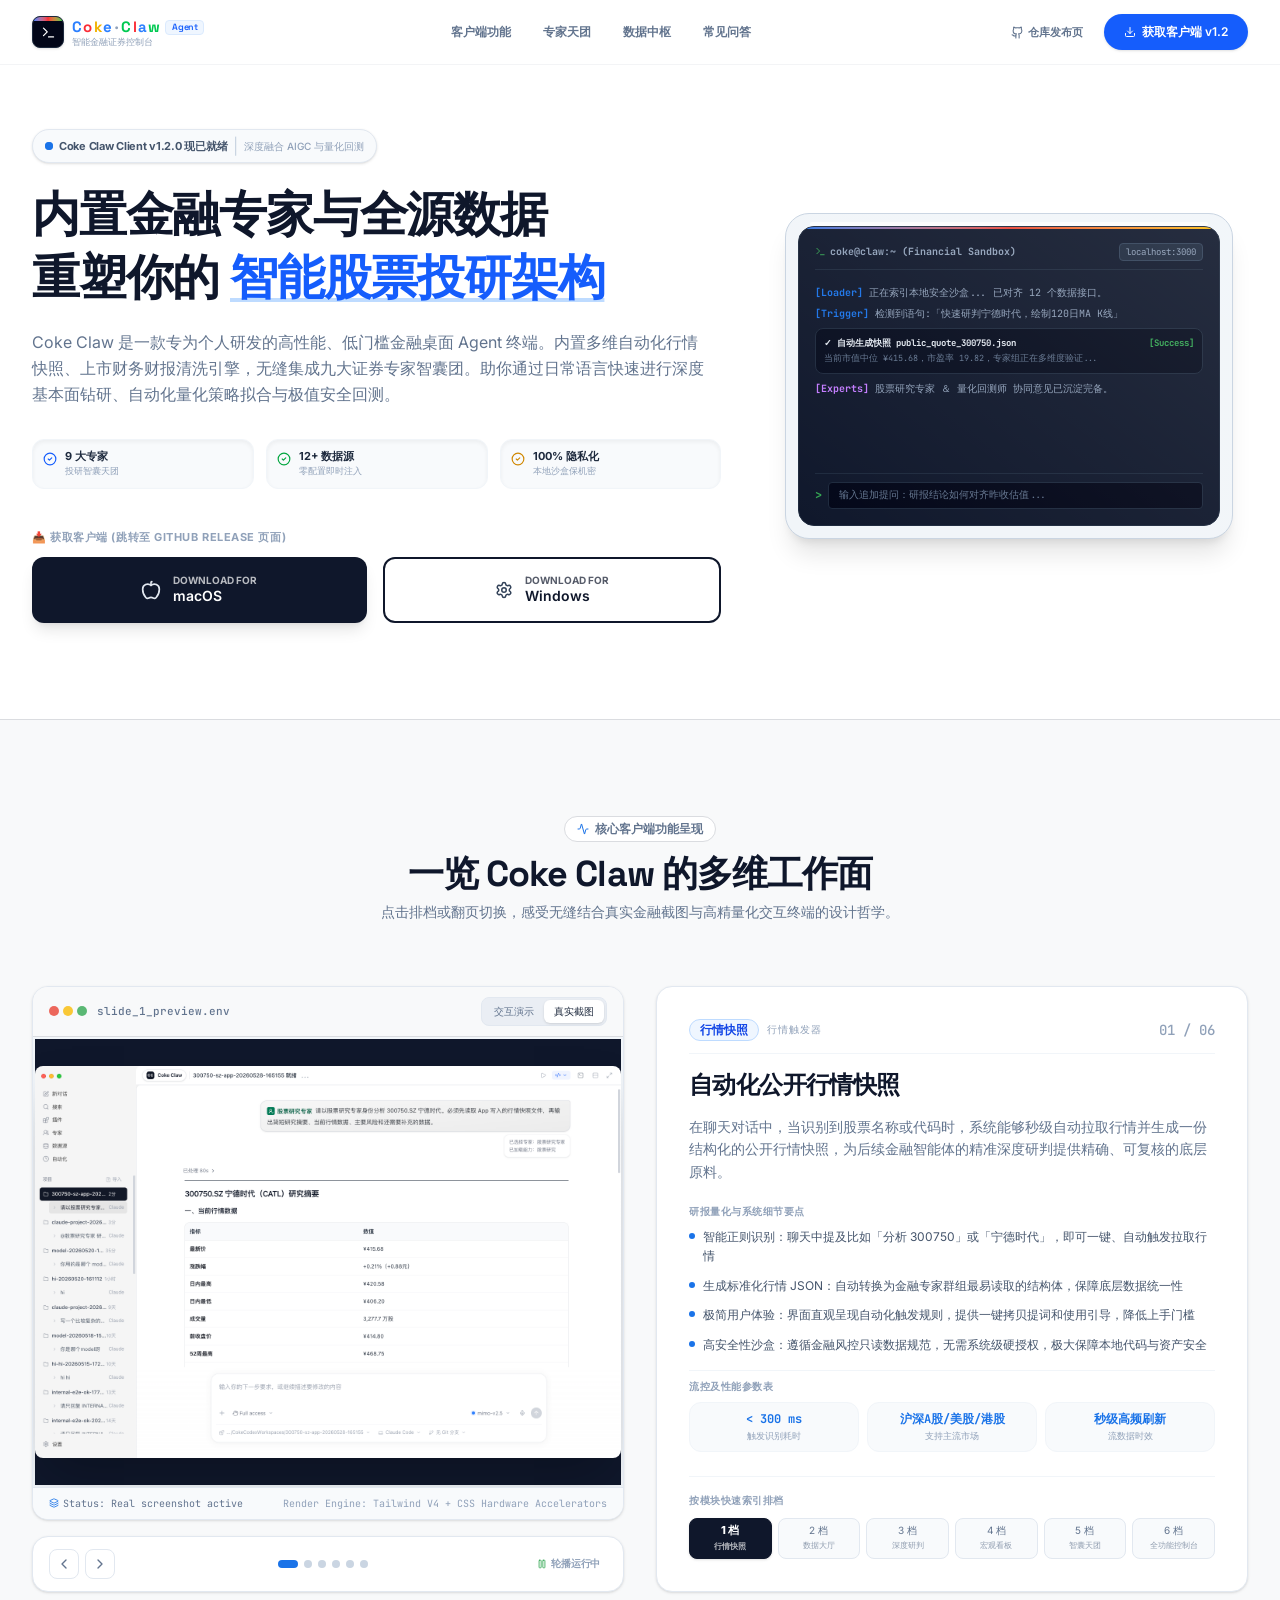
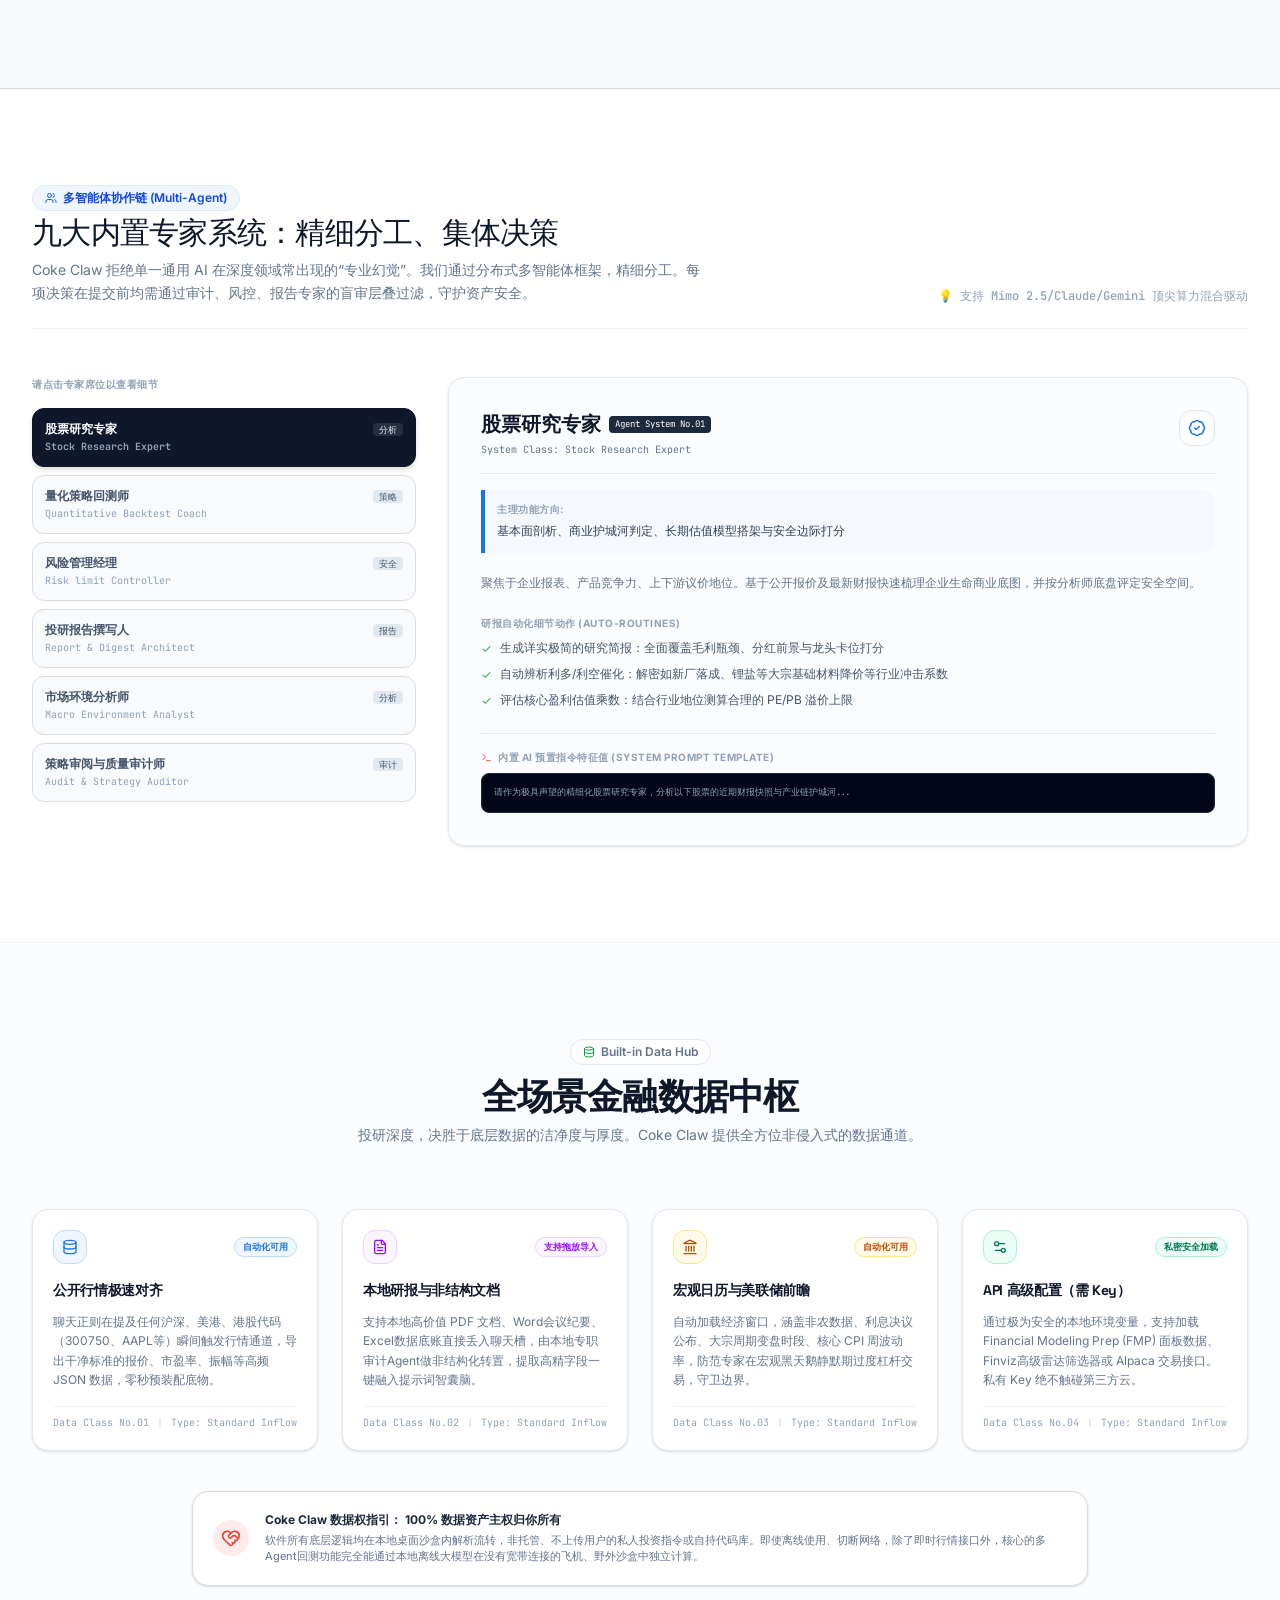
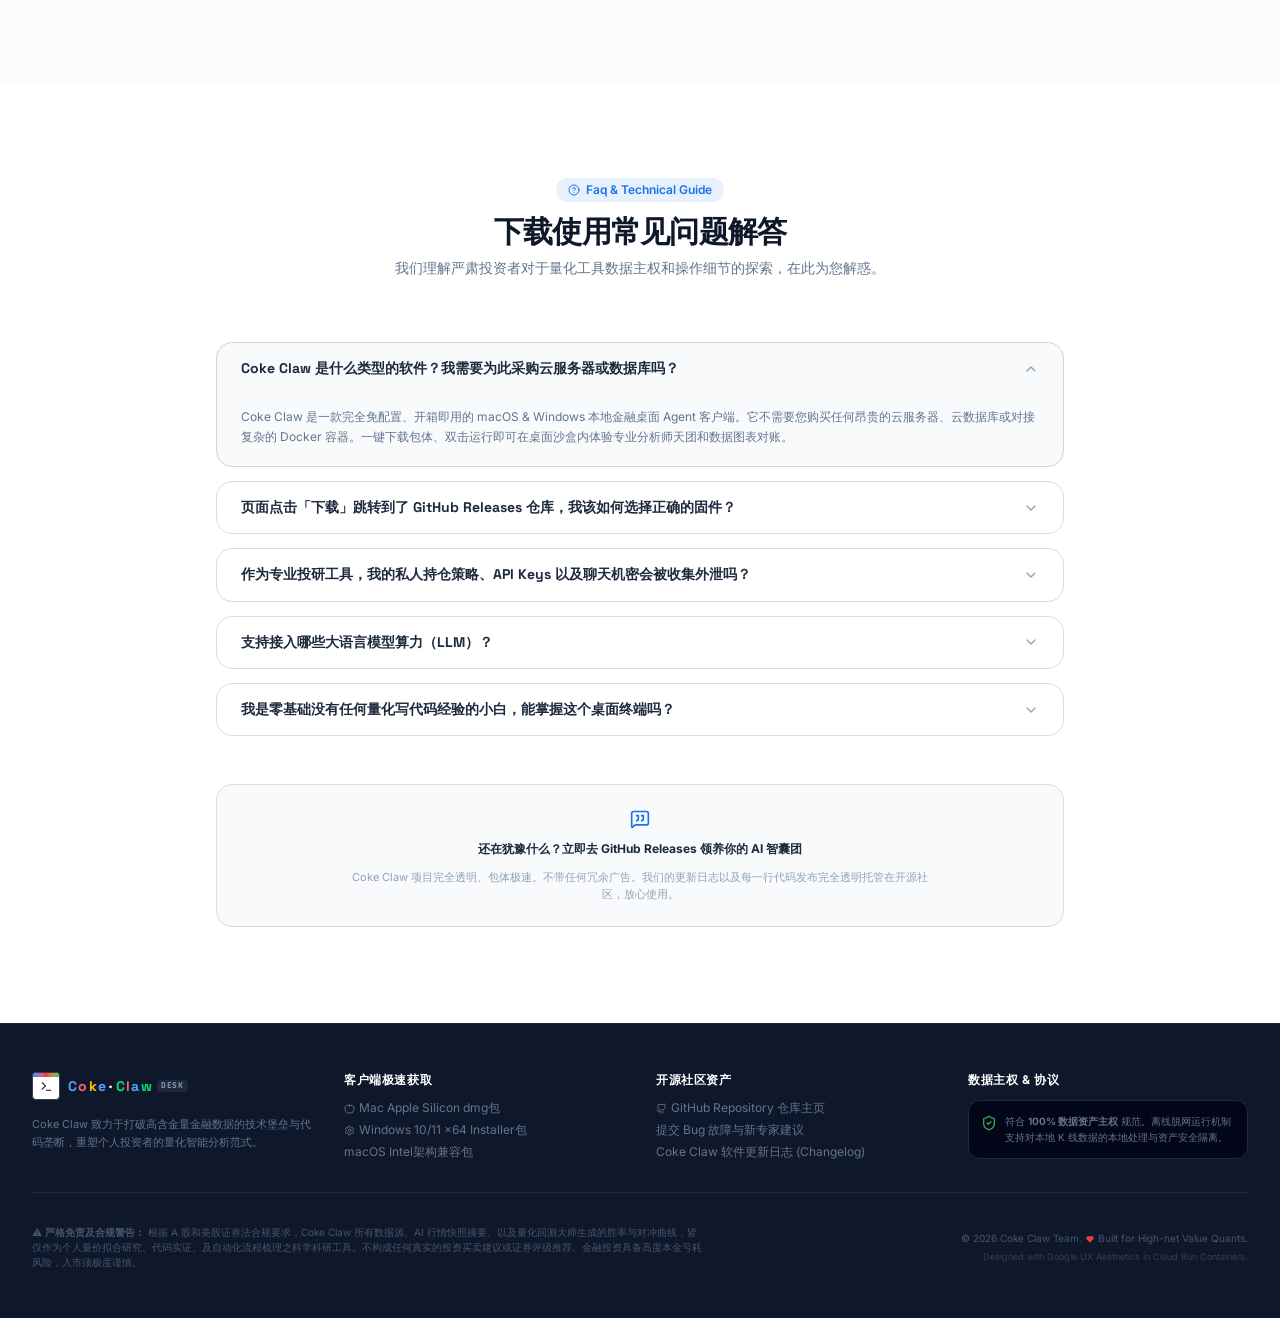
==== index.html @ 0fd4a798 "Publish Coke Claw landing page" ====
<!doctype html>
<html lang="en">
  <head>
    <meta charset="UTF-8" />
    <meta name="viewport" content="width=device-width, initial-scale=1.0" />
    <title>Coke Claw - 个人专属智能金融终端 | 多智能体协作与量化投研专家</title>
    <script type="module" crossorigin src="/assets/index-CXwKmKKw.js"></script>
    <link rel="stylesheet" crossorigin href="/assets/index-COq1GxIh.css">
  </head>
  <body>
    <div id="root"></div>
  </body>
</html>
---- assets/index-COq1GxIh.css ----
@import"https://fonts.googleapis.com/css2?family=Inter:wght@300;400;500;600;700&family=Space+Grotesk:wght@400;500;600;700&family=JetBrains+Mono:wght@400;500;600;700&display=swap";/*! tailwindcss v4.3.0 | MIT License | https://tailwindcss.com */@layer properties{@supports (((-webkit-hyphens:none)) and (not (margin-trim:inline))) or ((-moz-orient:inline) and (not (color:rgb(from red r g b)))){*,:before,:after,::backdrop{--tw-translate-x:0;--tw-translate-y:0;--tw-translate-z:0;--tw-space-y-reverse:0;--tw-border-style:solid;--tw-gradient-position:initial;--tw-gradient-from:#0000;--tw-gradient-via:#0000;--tw-gradient-to:#0000;--tw-gradient-stops:initial;--tw-gradient-via-stops:initial;--tw-gradient-from-position:0%;--tw-gradient-via-position:50%;--tw-gradient-to-position:100%;--tw-leading:initial;--tw-font-weight:initial;--tw-tracking:initial;--tw-shadow:0 0 #0000;--tw-shadow-color:initial;--tw-shadow-alpha:100%;--tw-inset-shadow:0 0 #0000;--tw-inset-shadow-color:initial;--tw-inset-shadow-alpha:100%;--tw-ring-color:initial;--tw-ring-shadow:0 0 #0000;--tw-inset-ring-color:initial;--tw-inset-ring-shadow:0 0 #0000;--tw-ring-inset:initial;--tw-ring-offset-width:0px;--tw-ring-offset-color:#fff;--tw-ring-offset-shadow:0 0 #0000;--tw-outline-style:solid;--tw-blur:initial;--tw-brightness:initial;--tw-contrast:initial;--tw-grayscale:initial;--tw-hue-rotate:initial;--tw-invert:initial;--tw-opacity:initial;--tw-saturate:initial;--tw-sepia:initial;--tw-drop-shadow:initial;--tw-drop-shadow-color:initial;--tw-drop-shadow-alpha:100%;--tw-drop-shadow-size:initial;--tw-backdrop-blur:initial;--tw-backdrop-brightness:initial;--tw-backdrop-contrast:initial;--tw-backdrop-grayscale:initial;--tw-backdrop-hue-rotate:initial;--tw-backdrop-invert:initial;--tw-backdrop-opacity:initial;--tw-backdrop-saturate:initial;--tw-backdrop-sepia:initial;--tw-duration:initial}}}@layer theme{:root,:host{--font-sans:"Inter", ui-sans-serif, system-ui, -apple-system, sans-serif;--font-mono:"JetBrains Mono", ui-monospace, SFMono-Regular, monospace;--color-red-50:oklch(97.1% .013 17.38);--color-red-100:oklch(93.6% .032 17.717);--color-red-200:oklch(88.5% .062 18.334);--color-red-400:oklch(70.4% .191 22.216);--color-red-500:oklch(63.7% .237 25.331);--color-red-700:oklch(50.5% .213 27.518);--color-orange-50:oklch(98% .016 73.684);--color-orange-100:oklch(95.4% .038 75.164);--color-orange-200:oklch(90.1% .076 70.697);--color-orange-500:oklch(70.5% .213 47.604);--color-orange-600:oklch(64.6% .222 41.116);--color-orange-700:oklch(55.3% .195 38.402);--color-amber-50:oklch(98.7% .022 95.277);--color-amber-100:oklch(96.2% .059 95.617);--color-amber-200:oklch(92.4% .12 95.746);--color-amber-400:oklch(82.8% .189 84.429);--color-amber-500:oklch(76.9% .188 70.08);--color-amber-600:oklch(66.6% .179 58.318);--color-amber-700:oklch(55.5% .163 48.998);--color-yellow-50:oklch(98.7% .026 102.212);--color-yellow-400:oklch(85.2% .199 91.936);--color-yellow-500:oklch(79.5% .184 86.047);--color-yellow-600:oklch(68.1% .162 75.834);--color-green-50:oklch(98.2% .018 155.826);--color-green-100:oklch(96.2% .044 156.743);--color-green-200:oklch(92.5% .084 155.995);--color-green-400:oklch(79.2% .209 151.711);--color-green-500:oklch(72.3% .219 149.579);--color-green-600:oklch(62.7% .194 149.214);--color-green-700:oklch(52.7% .154 150.069);--color-emerald-50:oklch(97.9% .021 166.113);--color-emerald-100:oklch(95% .052 163.051);--color-emerald-200:oklch(90.5% .093 164.15);--color-emerald-600:oklch(59.6% .145 163.225);--color-emerald-700:oklch(50.8% .118 165.612);--color-teal-50:oklch(98.4% .014 180.72);--color-teal-200:oklch(91% .096 180.426);--color-teal-700:oklch(51.1% .096 186.391);--color-cyan-50:oklch(98.4% .019 200.873);--color-cyan-100:oklch(95.6% .045 203.388);--color-cyan-600:oklch(60.9% .126 221.723);--color-sky-400:oklch(74.6% .16 232.661);--color-blue-50:oklch(97% .014 254.604);--color-blue-100:oklch(93.2% .032 255.585);--color-blue-200:oklch(88.2% .059 254.128);--color-blue-400:oklch(70.7% .165 254.624);--color-blue-500:oklch(62.3% .214 259.815);--color-blue-600:oklch(54.6% .245 262.881);--color-blue-700:oklch(48.8% .243 264.376);--color-indigo-50:oklch(96.2% .018 272.314);--color-indigo-100:oklch(93% .034 272.788);--color-indigo-600:oklch(51.1% .262 276.966);--color-purple-50:oklch(97.7% .014 308.299);--color-purple-100:oklch(94.6% .033 307.174);--color-purple-200:oklch(90.2% .063 306.703);--color-purple-300:oklch(82.7% .119 306.383);--color-purple-400:oklch(71.4% .203 305.504);--color-purple-500:oklch(62.7% .265 303.9);--color-purple-600:oklch(55.8% .288 302.321);--color-purple-700:oklch(49.6% .265 301.924);--color-purple-900:oklch(38.1% .176 304.987);--color-purple-950:oklch(29.1% .149 302.717);--color-rose-50:oklch(96.9% .015 12.422);--color-rose-100:oklch(94.1% .03 12.58);--color-rose-500:oklch(64.5% .246 16.439);--color-rose-600:oklch(58.6% .253 17.585);--color-slate-50:oklch(98.4% .003 247.858);--color-slate-100:oklch(96.8% .007 247.896);--color-slate-200:oklch(92.9% .013 255.508);--color-slate-300:oklch(86.9% .022 252.894);--color-slate-400:oklch(70.4% .04 256.788);--color-slate-500:oklch(55.4% .046 257.417);--color-slate-600:oklch(44.6% .043 257.281);--color-slate-700:oklch(37.2% .044 257.287);--color-slate-800:oklch(27.9% .041 260.031);--color-slate-900:oklch(20.8% .042 265.755);--color-slate-950:oklch(12.9% .042 264.695);--color-gray-100:oklch(96.7% .003 264.542);--color-gray-200:oklch(92.8% .006 264.531);--color-white:#fff;--spacing:.25rem;--container-sm:24rem;--container-md:28rem;--container-lg:32rem;--container-xl:36rem;--container-2xl:42rem;--container-3xl:48rem;--container-4xl:56rem;--container-7xl:80rem;--text-xs:.75rem;--text-xs--line-height:calc(1 / .75);--text-sm:.875rem;--text-sm--line-height:calc(1.25 / .875);--text-base:1rem;--text-base--line-height: 1.5 ;--text-lg:1.125rem;--text-lg--line-height:calc(1.75 / 1.125);--text-xl:1.25rem;--text-xl--line-height:calc(1.75 / 1.25);--text-2xl:1.5rem;--text-2xl--line-height:calc(2 / 1.5);--text-3xl:1.875rem;--text-3xl--line-height: 1.2 ;--text-4xl:2.25rem;--text-4xl--line-height:calc(2.5 / 2.25);--text-5xl:3rem;--text-5xl--line-height:1;--font-weight-medium:500;--font-weight-semibold:600;--font-weight-bold:700;--font-weight-extrabold:800;--tracking-tighter:-.05em;--tracking-tight:-.025em;--tracking-wider:.05em;--tracking-widest:.1em;--leading-tight:1.25;--leading-snug:1.375;--leading-normal:1.5;--leading-relaxed:1.625;--radius-sm:.25rem;--radius-md:.375rem;--radius-lg:.5rem;--radius-xl:.75rem;--radius-2xl:1rem;--radius-3xl:1.5rem;--animate-spin:spin 1s linear infinite;--animate-ping:ping 1s cubic-bezier(0, 0, .2, 1) infinite;--animate-pulse:pulse 2s cubic-bezier(.4, 0, .6, 1) infinite;--blur-md:12px;--blur-3xl:64px;--default-transition-duration:.15s;--default-transition-timing-function:cubic-bezier(.4, 0, .2, 1);--default-font-family:var(--font-sans);--default-mono-font-family:var(--font-mono);--font-display:"Space Grotesk", sans-serif;--color-google-blue:#1a73e8;--color-google-blue-hover:#1557b0;--color-google-red:#ea4335;--color-google-yellow:#fbbc05;--color-google-green:#34a853;--color-brand-bg-light:#f8f9fa;--color-brand-border:#dadce0}}@layer base{*,:after,:before,::backdrop{box-sizing:border-box;border:0 solid;margin:0;padding:0}::file-selector-button{box-sizing:border-box;border:0 solid;margin:0;padding:0}html,:host{-webkit-text-size-adjust:100%;-moz-tab-size:4;tab-size:4;line-height:1.5;font-family:var(--default-font-family,ui-sans-serif, system-ui, sans-serif, "Apple Color Emoji", "Segoe UI Emoji", "Segoe UI Symbol", "Noto Color Emoji");font-feature-settings:var(--default-font-feature-settings,normal);font-variation-settings:var(--default-font-variation-settings,normal);-webkit-tap-highlight-color:transparent}hr{height:0;color:inherit;border-top-width:1px}abbr:where([title]){-webkit-text-decoration:underline dotted;text-decoration:underline dotted}h1,h2,h3,h4,h5,h6{font-size:inherit;font-weight:inherit}a{color:inherit;-webkit-text-decoration:inherit;text-decoration:inherit}b,strong{font-weight:bolder}code,kbd,samp,pre{font-family:var(--default-mono-font-family,ui-monospace, SFMono-Regular, Menlo, Monaco, Consolas, "Liberation Mono", "Courier New", monospace);font-feature-settings:var(--default-mono-font-feature-settings,normal);font-variation-settings:var(--default-mono-font-variation-settings,normal);font-size:1em}small{font-size:80%}sub,sup{vertical-align:baseline;font-size:75%;line-height:0;position:relative}sub{bottom:-.25em}sup{top:-.5em}table{text-indent:0;border-color:inherit;border-collapse:collapse}:-moz-focusring{outline:auto}progress{vertical-align:baseline}summary{display:list-item}ol,ul,menu{list-style:none}img,svg,video,canvas,audio,iframe,embed,object{vertical-align:middle;display:block}img,video{max-width:100%;height:auto}button,input,select,optgroup,textarea{font:inherit;font-feature-settings:inherit;font-variation-settings:inherit;letter-spacing:inherit;color:inherit;opacity:1;background-color:#0000;border-radius:0}::file-selector-button{font:inherit;font-feature-settings:inherit;font-variation-settings:inherit;letter-spacing:inherit;color:inherit;opacity:1;background-color:#0000;border-radius:0}:where(select:is([multiple],[size])) optgroup{font-weight:bolder}:where(select:is([multiple],[size])) optgroup option{padding-inline-start:20px}::file-selector-button{margin-inline-end:4px}::placeholder{opacity:1}@supports (not ((-webkit-appearance:-apple-pay-button))) or (contain-intrinsic-size:1px){::placeholder{color:currentColor}@supports (color:color-mix(in lab,red,red)){::placeholder{color:color-mix(in oklab,currentcolor 50%,transparent)}}}textarea{resize:vertical}::-webkit-search-decoration{-webkit-appearance:none}::-webkit-date-and-time-value{min-height:1lh;text-align:inherit}::-webkit-datetime-edit{display:inline-flex}::-webkit-datetime-edit-fields-wrapper{padding:0}::-webkit-datetime-edit{padding-block:0}::-webkit-datetime-edit-year-field{padding-block:0}::-webkit-datetime-edit-month-field{padding-block:0}::-webkit-datetime-edit-day-field{padding-block:0}::-webkit-datetime-edit-hour-field{padding-block:0}::-webkit-datetime-edit-minute-field{padding-block:0}::-webkit-datetime-edit-second-field{padding-block:0}::-webkit-datetime-edit-millisecond-field{padding-block:0}::-webkit-datetime-edit-meridiem-field{padding-block:0}::-webkit-calendar-picker-indicator{line-height:1}:-moz-ui-invalid{box-shadow:none}button,input:where([type=button],[type=reset],[type=submit]){-webkit-appearance:button;-moz-appearance:button;appearance:button}::file-selector-button{-webkit-appearance:button;-moz-appearance:button;appearance:button}::-webkit-inner-spin-button{height:auto}::-webkit-outer-spin-button{height:auto}[hidden]:where(:not([hidden=until-found])){display:none!important}}@layer components;@layer utilities{.pointer-events-none{pointer-events:none}.absolute{position:absolute}.fixed{position:fixed}.relative{position:relative}.sticky{position:sticky}.inset-0{inset:calc(var(--spacing) * 0)}.top-0{top:calc(var(--spacing) * 0)}.top-2{top:calc(var(--spacing) * 2)}.top-2\.5{top:calc(var(--spacing) * 2.5)}.top-4{top:calc(var(--spacing) * 4)}.top-10{top:calc(var(--spacing) * 10)}.top-20{top:calc(var(--spacing) * 20)}.right-0{right:calc(var(--spacing) * 0)}.right-1\/4{right:25%}.right-4{right:calc(var(--spacing) * 4)}.right-6{right:calc(var(--spacing) * 6)}.bottom-4{bottom:calc(var(--spacing) * 4)}.bottom-10{bottom:calc(var(--spacing) * 10)}.left-0{left:calc(var(--spacing) * 0)}.left-1\/2{left:50%}.left-1\/3{left:33.3333%}.left-1\/4{left:25%}.left-2{left:calc(var(--spacing) * 2)}.left-6{left:calc(var(--spacing) * 6)}.-z-10{z-index:-10}.z-10{z-index:10}.z-50{z-index:50}.container{width:100%}@media(min-width:40rem){.container{max-width:40rem}}@media(min-width:48rem){.container{max-width:48rem}}@media(min-width:64rem){.container{max-width:64rem}}@media(min-width:80rem){.container{max-width:80rem}}@media(min-width:96rem){.container{max-width:96rem}}.mx-0\.5{margin-inline:calc(var(--spacing) * .5)}.mx-auto{margin-inline:auto}.my-3{margin-block:calc(var(--spacing) * 3)}.my-8{margin-block:calc(var(--spacing) * 8)}.-mt-1{margin-top:calc(var(--spacing) * -1)}.mt-0\.5{margin-top:calc(var(--spacing) * .5)}.mt-1{margin-top:calc(var(--spacing) * 1)}.mt-1\.5{margin-top:calc(var(--spacing) * 1.5)}.mt-2{margin-top:calc(var(--spacing) * 2)}.mt-2\.5{margin-top:calc(var(--spacing) * 2.5)}.mt-3{margin-top:calc(var(--spacing) * 3)}.mt-4{margin-top:calc(var(--spacing) * 4)}.mt-6{margin-top:calc(var(--spacing) * 6)}.mt-10{margin-top:calc(var(--spacing) * 10)}.mt-12{margin-top:calc(var(--spacing) * 12)}.mb-1{margin-bottom:calc(var(--spacing) * 1)}.mb-1\.5{margin-bottom:calc(var(--spacing) * 1.5)}.mb-2{margin-bottom:calc(var(--spacing) * 2)}.mb-2\.5{margin-bottom:calc(var(--spacing) * 2.5)}.mb-3{margin-bottom:calc(var(--spacing) * 3)}.mb-6{margin-bottom:calc(var(--spacing) * 6)}.mb-12{margin-bottom:calc(var(--spacing) * 12)}.mb-16{margin-bottom:calc(var(--spacing) * 16)}.ml-1{margin-left:calc(var(--spacing) * 1)}.ml-1\.5{margin-left:calc(var(--spacing) * 1.5)}.line-clamp-2{-webkit-line-clamp:2;-webkit-box-orient:vertical;display:-webkit-box;overflow:hidden}.block{display:block}.contents{display:contents}.flex{display:flex}.grid{display:grid}.hidden{display:none}.inline-flex{display:inline-flex}.h-0\.5{height:calc(var(--spacing) * .5)}.h-1{height:calc(var(--spacing) * 1)}.h-1\.5{height:calc(var(--spacing) * 1.5)}.h-2{height:calc(var(--spacing) * 2)}.h-2\.5{height:calc(var(--spacing) * 2.5)}.h-3{height:calc(var(--spacing) * 3)}.h-4{height:calc(var(--spacing) * 4)}.h-5{height:calc(var(--spacing) * 5)}.h-6{height:calc(var(--spacing) * 6)}.h-7{height:calc(var(--spacing) * 7)}.h-8{height:calc(var(--spacing) * 8)}.h-10{height:calc(var(--spacing) * 10)}.h-12{height:calc(var(--spacing) * 12)}.h-14{height:calc(var(--spacing) * 14)}.h-16{height:calc(var(--spacing) * 16)}.h-40{height:calc(var(--spacing) * 40)}.h-72{height:calc(var(--spacing) * 72)}.h-80{height:calc(var(--spacing) * 80)}.h-\[1\.5px\]{height:1.5px}.h-\[120\%\]{height:120%}.h-\[300px\]{height:300px}.h-\[320px\]{height:320px}.h-\[600px\]{height:600px}.h-full{height:100%}.max-h-full{max-height:100%}.min-h-screen{min-height:100vh}.w-1\.5{width:calc(var(--spacing) * 1.5)}.w-2{width:calc(var(--spacing) * 2)}.w-2\.5{width:calc(var(--spacing) * 2.5)}.w-4{width:calc(var(--spacing) * 4)}.w-5{width:calc(var(--spacing) * 5)}.w-7{width:calc(var(--spacing) * 7)}.w-8{width:calc(var(--spacing) * 8)}.w-28{width:calc(var(--spacing) * 28)}.w-32{width:calc(var(--spacing) * 32)}.w-40{width:calc(var(--spacing) * 40)}.w-72{width:calc(var(--spacing) * 72)}.w-80{width:calc(var(--spacing) * 80)}.w-\[1\.5px\]{width:1.5px}.w-\[120\%\]{width:120%}.w-full{width:100%}.max-w-2xl{max-width:var(--container-2xl)}.max-w-3xl{max-width:var(--container-3xl)}.max-w-4xl{max-width:var(--container-4xl)}.max-w-7xl{max-width:var(--container-7xl)}.max-w-\[65px\]{max-width:65px}.max-w-\[200px\]{max-width:200px}.max-w-full{max-width:100%}.max-w-lg{max-width:var(--container-lg)}.max-w-md{max-width:var(--container-md)}.max-w-sm{max-width:var(--container-sm)}.max-w-xl{max-width:var(--container-xl)}.flex-1{flex:1}.shrink-0{flex-shrink:0}.-translate-x-1\/2{--tw-translate-x: -50% ;translate:var(--tw-translate-x) var(--tw-translate-y)}.translate-x-20{--tw-translate-x:calc(var(--spacing) * 20);translate:var(--tw-translate-x) var(--tw-translate-y)}.animate-ping{animation:var(--animate-ping)}.animate-pulse{animation:var(--animate-pulse)}.animate-spin{animation:var(--animate-spin)}.cursor-default{cursor:default}.cursor-not-allowed{cursor:not-allowed}.cursor-pointer{cursor:pointer}.list-disc{list-style-type:disc}.grid-cols-1{grid-template-columns:repeat(1,minmax(0,1fr))}.grid-cols-2{grid-template-columns:repeat(2,minmax(0,1fr))}.grid-cols-3{grid-template-columns:repeat(3,minmax(0,1fr))}.flex-col{flex-direction:column}.flex-wrap{flex-wrap:wrap}.items-center{align-items:center}.items-end{align-items:flex-end}.items-start{align-items:flex-start}.items-stretch{align-items:stretch}.justify-between{justify-content:space-between}.justify-center{justify-content:center}.justify-end{justify-content:flex-end}.justify-start{justify-content:flex-start}.gap-0\.5{gap:calc(var(--spacing) * .5)}.gap-1{gap:calc(var(--spacing) * 1)}.gap-1\.5{gap:calc(var(--spacing) * 1.5)}.gap-2{gap:calc(var(--spacing) * 2)}.gap-2\.5{gap:calc(var(--spacing) * 2.5)}.gap-3{gap:calc(var(--spacing) * 3)}.gap-4{gap:calc(var(--spacing) * 4)}.gap-6{gap:calc(var(--spacing) * 6)}.gap-8{gap:calc(var(--spacing) * 8)}.gap-12{gap:calc(var(--spacing) * 12)}:where(.space-y-1>:not(:last-child)){--tw-space-y-reverse:0;margin-block-start:calc(calc(var(--spacing) * 1) * var(--tw-space-y-reverse));margin-block-end:calc(calc(var(--spacing) * 1) * calc(1 - var(--tw-space-y-reverse)))}:where(.space-y-1\.5>:not(:last-child)){--tw-space-y-reverse:0;margin-block-start:calc(calc(var(--spacing) * 1.5) * var(--tw-space-y-reverse));margin-block-end:calc(calc(var(--spacing) * 1.5) * calc(1 - var(--tw-space-y-reverse)))}:where(.space-y-2>:not(:last-child)){--tw-space-y-reverse:0;margin-block-start:calc(calc(var(--spacing) * 2) * var(--tw-space-y-reverse));margin-block-end:calc(calc(var(--spacing) * 2) * calc(1 - var(--tw-space-y-reverse)))}:where(.space-y-3>:not(:last-child)){--tw-space-y-reverse:0;margin-block-start:calc(calc(var(--spacing) * 3) * var(--tw-space-y-reverse));margin-block-end:calc(calc(var(--spacing) * 3) * calc(1 - var(--tw-space-y-reverse)))}:where(.space-y-3\.5>:not(:last-child)){--tw-space-y-reverse:0;margin-block-start:calc(calc(var(--spacing) * 3.5) * var(--tw-space-y-reverse));margin-block-end:calc(calc(var(--spacing) * 3.5) * calc(1 - var(--tw-space-y-reverse)))}:where(.space-y-4>:not(:last-child)){--tw-space-y-reverse:0;margin-block-start:calc(calc(var(--spacing) * 4) * var(--tw-space-y-reverse));margin-block-end:calc(calc(var(--spacing) * 4) * calc(1 - var(--tw-space-y-reverse)))}:where(.space-y-6>:not(:last-child)){--tw-space-y-reverse:0;margin-block-start:calc(calc(var(--spacing) * 6) * var(--tw-space-y-reverse));margin-block-end:calc(calc(var(--spacing) * 6) * calc(1 - var(--tw-space-y-reverse)))}.self-center{align-self:center}.truncate{text-overflow:ellipsis;white-space:nowrap;overflow:hidden}.overflow-hidden{overflow:hidden}.overflow-x-auto{overflow-x:auto}.overflow-y-auto{overflow-y:auto}.overflow-y-hidden{overflow-y:hidden}.rounded{border-radius:.25rem}.rounded-2xl{border-radius:var(--radius-2xl)}.rounded-3xl{border-radius:var(--radius-3xl)}.rounded-full{border-radius:3.40282e38px}.rounded-lg{border-radius:var(--radius-lg)}.rounded-md{border-radius:var(--radius-md)}.rounded-sm{border-radius:var(--radius-sm)}.rounded-xl{border-radius:var(--radius-xl)}.rounded-t-sm{border-top-left-radius:var(--radius-sm);border-top-right-radius:var(--radius-sm)}.rounded-r-xl{border-top-right-radius:var(--radius-xl);border-bottom-right-radius:var(--radius-xl)}.border{border-style:var(--tw-border-style);border-width:1px}.border-2{border-style:var(--tw-border-style);border-width:2px}.border-y{border-block-style:var(--tw-border-style);border-block-width:1px}.border-t{border-top-style:var(--tw-border-style);border-top-width:1px}.border-r{border-right-style:var(--tw-border-style);border-right-width:1px}.border-b{border-bottom-style:var(--tw-border-style);border-bottom-width:1px}.border-l-4{border-left-style:var(--tw-border-style);border-left-width:4px}.border-dashed{--tw-border-style:dashed;border-style:dashed}.border-amber-100{border-color:var(--color-amber-100)}.border-amber-200{border-color:var(--color-amber-200)}.border-blue-100{border-color:var(--color-blue-100)}.border-blue-200{border-color:var(--color-blue-200)}.border-brand-border{border-color:var(--color-brand-border)}.border-cyan-100{border-color:var(--color-cyan-100)}.border-emerald-100{border-color:var(--color-emerald-100)}.border-emerald-200{border-color:var(--color-emerald-200)}.border-google-blue{border-color:var(--color-google-blue)}.border-google-blue\/30{border-color:#1a73e84d}@supports (color:color-mix(in lab,red,red)){.border-google-blue\/30{border-color:color-mix(in oklab,var(--color-google-blue) 30%,transparent)}}.border-google-green{border-color:var(--color-google-green)}.border-google-green\/30{border-color:#34a8534d}@supports (color:color-mix(in lab,red,red)){.border-google-green\/30{border-color:color-mix(in oklab,var(--color-google-green) 30%,transparent)}}.border-google-red{border-color:var(--color-google-red)}.border-google-red\/30{border-color:#ea43354d}@supports (color:color-mix(in lab,red,red)){.border-google-red\/30{border-color:color-mix(in oklab,var(--color-google-red) 30%,transparent)}}.border-google-yellow{border-color:var(--color-google-yellow)}.border-gray-100{border-color:var(--color-gray-100)}.border-gray-200{border-color:var(--color-gray-200)}.border-green-200{border-color:var(--color-green-200)}.border-indigo-100{border-color:var(--color-indigo-100)}.border-indigo-600{border-color:var(--color-indigo-600)}.border-indigo-600\/30{border-color:#4f39f64d}@supports (color:color-mix(in lab,red,red)){.border-indigo-600\/30{border-color:color-mix(in oklab,var(--color-indigo-600) 30%,transparent)}}.border-orange-100{border-color:var(--color-orange-100)}.border-orange-200{border-color:var(--color-orange-200)}.border-orange-500{border-color:var(--color-orange-500)}.border-orange-500\/30{border-color:#fe6e004d}@supports (color:color-mix(in lab,red,red)){.border-orange-500\/30{border-color:color-mix(in oklab,var(--color-orange-500) 30%,transparent)}}.border-purple-100{border-color:var(--color-purple-100)}.border-purple-200{border-color:var(--color-purple-200)}.border-purple-600{border-color:var(--color-purple-600)}.border-purple-600\/30{border-color:#9810fa4d}@supports (color:color-mix(in lab,red,red)){.border-purple-600\/30{border-color:color-mix(in oklab,var(--color-purple-600) 30%,transparent)}}.border-purple-900\/30{border-color:#59168b4d}@supports (color:color-mix(in lab,red,red)){.border-purple-900\/30{border-color:color-mix(in oklab,var(--color-purple-900) 30%,transparent)}}.border-red-100{border-color:var(--color-red-100)}.border-red-200{border-color:var(--color-red-200)}.border-rose-100{border-color:var(--color-rose-100)}.border-slate-100{border-color:var(--color-slate-100)}.border-slate-200{border-color:var(--color-slate-200)}.border-slate-300{border-color:var(--color-slate-300)}.border-slate-700{border-color:var(--color-slate-700)}.border-slate-800{border-color:var(--color-slate-800)}.border-slate-900{border-color:var(--color-slate-900)}.border-teal-200{border-color:var(--color-teal-200)}.border-transparent{border-color:#0000}.border-l-cyan-600{border-left-color:var(--color-cyan-600)}.border-l-google-blue{border-left-color:var(--color-google-blue)}.border-l-google-green{border-left-color:var(--color-google-green)}.border-l-google-red{border-left-color:var(--color-google-red)}.border-l-orange-500{border-left-color:var(--color-orange-500)}.border-l-purple-600{border-left-color:var(--color-purple-600)}.bg-amber-50{background-color:var(--color-amber-50)}.bg-blue-50{background-color:var(--color-blue-50)}.bg-blue-50\/50{background-color:#eff6ff80}@supports (color:color-mix(in lab,red,red)){.bg-blue-50\/50{background-color:color-mix(in oklab,var(--color-blue-50) 50%,transparent)}}.bg-blue-600{background-color:var(--color-blue-600)}.bg-brand-bg-light{background-color:var(--color-brand-bg-light)}.bg-cyan-50{background-color:var(--color-cyan-50)}.bg-cyan-50\/30{background-color:#ecfeff4d}@supports (color:color-mix(in lab,red,red)){.bg-cyan-50\/30{background-color:color-mix(in oklab,var(--color-cyan-50) 30%,transparent)}}.bg-emerald-50{background-color:var(--color-emerald-50)}.bg-google-blue{background-color:var(--color-google-blue)}.bg-google-blue\/5{background-color:#1a73e80d}@supports (color:color-mix(in lab,red,red)){.bg-google-blue\/5{background-color:color-mix(in oklab,var(--color-google-blue) 5%,transparent)}}.bg-google-blue\/10{background-color:#1a73e81a}@supports (color:color-mix(in lab,red,red)){.bg-google-blue\/10{background-color:color-mix(in oklab,var(--color-google-blue) 10%,transparent)}}.bg-google-green{background-color:var(--color-google-green)}.bg-google-green\/5{background-color:#34a8530d}@supports (color:color-mix(in lab,red,red)){.bg-google-green\/5{background-color:color-mix(in oklab,var(--color-google-green) 5%,transparent)}}.bg-google-green\/10{background-color:#34a8531a}@supports (color:color-mix(in lab,red,red)){.bg-google-green\/10{background-color:color-mix(in oklab,var(--color-google-green) 10%,transparent)}}.bg-google-green\/40{background-color:#34a85366}@supports (color:color-mix(in lab,red,red)){.bg-google-green\/40{background-color:color-mix(in oklab,var(--color-google-green) 40%,transparent)}}.bg-google-green\/80{background-color:#34a853cc}@supports (color:color-mix(in lab,red,red)){.bg-google-green\/80{background-color:color-mix(in oklab,var(--color-google-green) 80%,transparent)}}.bg-google-red{background-color:var(--color-google-red)}.bg-google-red\/10{background-color:#ea43351a}@supports (color:color-mix(in lab,red,red)){.bg-google-red\/10{background-color:color-mix(in oklab,var(--color-google-red) 10%,transparent)}}.bg-google-red\/40{background-color:#ea433566}@supports (color:color-mix(in lab,red,red)){.bg-google-red\/40{background-color:color-mix(in oklab,var(--color-google-red) 40%,transparent)}}.bg-google-red\/80{background-color:#ea4335cc}@supports (color:color-mix(in lab,red,red)){.bg-google-red\/80{background-color:color-mix(in oklab,var(--color-google-red) 80%,transparent)}}.bg-google-yellow{background-color:var(--color-google-yellow)}.bg-google-yellow\/80{background-color:#fbbc05cc}@supports (color:color-mix(in lab,red,red)){.bg-google-yellow\/80{background-color:color-mix(in oklab,var(--color-google-yellow) 80%,transparent)}}.bg-green-50{background-color:var(--color-green-50)}.bg-green-50\/20{background-color:#f0fdf433}@supports (color:color-mix(in lab,red,red)){.bg-green-50\/20{background-color:color-mix(in oklab,var(--color-green-50) 20%,transparent)}}.bg-green-100{background-color:var(--color-green-100)}.bg-green-500{background-color:var(--color-green-500)}.bg-indigo-50{background-color:var(--color-indigo-50)}.bg-indigo-600{background-color:var(--color-indigo-600)}.bg-indigo-600\/10{background-color:#4f39f61a}@supports (color:color-mix(in lab,red,red)){.bg-indigo-600\/10{background-color:color-mix(in oklab,var(--color-indigo-600) 10%,transparent)}}.bg-orange-50{background-color:var(--color-orange-50)}.bg-orange-50\/30{background-color:#fff7ed4d}@supports (color:color-mix(in lab,red,red)){.bg-orange-50\/30{background-color:color-mix(in oklab,var(--color-orange-50) 30%,transparent)}}.bg-orange-50\/50{background-color:#fff7ed80}@supports (color:color-mix(in lab,red,red)){.bg-orange-50\/50{background-color:color-mix(in oklab,var(--color-orange-50) 50%,transparent)}}.bg-orange-500{background-color:var(--color-orange-500)}.bg-orange-500\/10{background-color:#fe6e001a}@supports (color:color-mix(in lab,red,red)){.bg-orange-500\/10{background-color:color-mix(in oklab,var(--color-orange-500) 10%,transparent)}}.bg-purple-50{background-color:var(--color-purple-50)}.bg-purple-50\/30{background-color:#faf5ff4d}@supports (color:color-mix(in lab,red,red)){.bg-purple-50\/30{background-color:color-mix(in oklab,var(--color-purple-50) 30%,transparent)}}.bg-purple-500{background-color:var(--color-purple-500)}.bg-purple-500\/5{background-color:#ac4bff0d}@supports (color:color-mix(in lab,red,red)){.bg-purple-500\/5{background-color:color-mix(in oklab,var(--color-purple-500) 5%,transparent)}}.bg-purple-600{background-color:var(--color-purple-600)}.bg-purple-600\/10{background-color:#9810fa1a}@supports (color:color-mix(in lab,red,red)){.bg-purple-600\/10{background-color:color-mix(in oklab,var(--color-purple-600) 10%,transparent)}}.bg-purple-950\/20{background-color:#3c036633}@supports (color:color-mix(in lab,red,red)){.bg-purple-950\/20{background-color:color-mix(in oklab,var(--color-purple-950) 20%,transparent)}}.bg-red-50{background-color:var(--color-red-50)}.bg-red-100{background-color:var(--color-red-100)}.bg-rose-50{background-color:var(--color-rose-50)}.bg-rose-50\/30{background-color:#fff1f24d}@supports (color:color-mix(in lab,red,red)){.bg-rose-50\/30{background-color:color-mix(in oklab,var(--color-rose-50) 30%,transparent)}}.bg-rose-500{background-color:var(--color-rose-500)}.bg-sky-400\/40{background-color:#00bcfe66}@supports (color:color-mix(in lab,red,red)){.bg-sky-400\/40{background-color:color-mix(in oklab,var(--color-sky-400) 40%,transparent)}}.bg-slate-50{background-color:var(--color-slate-50)}.bg-slate-50\/50{background-color:#f8fafc80}@supports (color:color-mix(in lab,red,red)){.bg-slate-50\/50{background-color:color-mix(in oklab,var(--color-slate-50) 50%,transparent)}}.bg-slate-100{background-color:var(--color-slate-100)}.bg-slate-200{background-color:var(--color-slate-200)}.bg-slate-200\/60{background-color:#e2e8f099}@supports (color:color-mix(in lab,red,red)){.bg-slate-200\/60{background-color:color-mix(in oklab,var(--color-slate-200) 60%,transparent)}}.bg-slate-300{background-color:var(--color-slate-300)}.bg-slate-700{background-color:var(--color-slate-700)}.bg-slate-800{background-color:var(--color-slate-800)}.bg-slate-900{background-color:var(--color-slate-900)}.bg-slate-900\/5{background-color:#0f172b0d}@supports (color:color-mix(in lab,red,red)){.bg-slate-900\/5{background-color:color-mix(in oklab,var(--color-slate-900) 5%,transparent)}}.bg-slate-900\/50{background-color:#0f172b80}@supports (color:color-mix(in lab,red,red)){.bg-slate-900\/50{background-color:color-mix(in oklab,var(--color-slate-900) 50%,transparent)}}.bg-slate-950{background-color:var(--color-slate-950)}.bg-slate-950\/70{background-color:#020618b3}@supports (color:color-mix(in lab,red,red)){.bg-slate-950\/70{background-color:color-mix(in oklab,var(--color-slate-950) 70%,transparent)}}.bg-teal-50{background-color:var(--color-teal-50)}.bg-white{background-color:var(--color-white)}.bg-white\/10{background-color:#ffffff1a}@supports (color:color-mix(in lab,red,red)){.bg-white\/10{background-color:color-mix(in oklab,var(--color-white) 10%,transparent)}}.bg-white\/70{background-color:#ffffffb3}@supports (color:color-mix(in lab,red,red)){.bg-white\/70{background-color:color-mix(in oklab,var(--color-white) 70%,transparent)}}.bg-white\/90{background-color:#ffffffe6}@supports (color:color-mix(in lab,red,red)){.bg-white\/90{background-color:color-mix(in oklab,var(--color-white) 90%,transparent)}}.bg-yellow-50{background-color:var(--color-yellow-50)}.bg-yellow-500{background-color:var(--color-yellow-500)}.bg-gradient-to-r{--tw-gradient-position:to right in oklab;background-image:linear-gradient(var(--tw-gradient-stops))}.bg-gradient-to-tr{--tw-gradient-position:to top right in oklab;background-image:linear-gradient(var(--tw-gradient-stops))}.from-blue-500{--tw-gradient-from:var(--color-blue-500);--tw-gradient-stops:var(--tw-gradient-via-stops,var(--tw-gradient-position), var(--tw-gradient-from) var(--tw-gradient-from-position), var(--tw-gradient-to) var(--tw-gradient-to-position))}.from-google-blue{--tw-gradient-from:var(--color-google-blue);--tw-gradient-stops:var(--tw-gradient-via-stops,var(--tw-gradient-position), var(--tw-gradient-from) var(--tw-gradient-from-position), var(--tw-gradient-to) var(--tw-gradient-to-position))}.from-orange-50{--tw-gradient-from:var(--color-orange-50);--tw-gradient-stops:var(--tw-gradient-via-stops,var(--tw-gradient-position), var(--tw-gradient-from) var(--tw-gradient-from-position), var(--tw-gradient-to) var(--tw-gradient-to-position))}.from-slate-200\/50{--tw-gradient-from:#e2e8f080}@supports (color:color-mix(in lab,red,red)){.from-slate-200\/50{--tw-gradient-from:color-mix(in oklab, var(--color-slate-200) 50%, transparent)}}.from-slate-200\/50{--tw-gradient-stops:var(--tw-gradient-via-stops,var(--tw-gradient-position), var(--tw-gradient-from) var(--tw-gradient-from-position), var(--tw-gradient-to) var(--tw-gradient-to-position))}.from-white\/0{--tw-gradient-from:#0000}@supports (color:color-mix(in lab,red,red)){.from-white\/0{--tw-gradient-from:color-mix(in oklab, var(--color-white) 0%, transparent)}}.from-white\/0{--tw-gradient-stops:var(--tw-gradient-via-stops,var(--tw-gradient-position), var(--tw-gradient-from) var(--tw-gradient-from-position), var(--tw-gradient-to) var(--tw-gradient-to-position))}.via-google-red{--tw-gradient-via:var(--color-google-red);--tw-gradient-via-stops:var(--tw-gradient-position), var(--tw-gradient-from) var(--tw-gradient-from-position), var(--tw-gradient-via) var(--tw-gradient-via-position), var(--tw-gradient-to) var(--tw-gradient-to-position);--tw-gradient-stops:var(--tw-gradient-via-stops)}.via-red-500{--tw-gradient-via:var(--color-red-500);--tw-gradient-via-stops:var(--tw-gradient-position), var(--tw-gradient-from) var(--tw-gradient-from-position), var(--tw-gradient-via) var(--tw-gradient-via-position), var(--tw-gradient-to) var(--tw-gradient-to-position);--tw-gradient-stops:var(--tw-gradient-via-stops)}.via-white\/5{--tw-gradient-via:#ffffff0d}@supports (color:color-mix(in lab,red,red)){.via-white\/5{--tw-gradient-via:color-mix(in oklab, var(--color-white) 5%, transparent)}}.via-white\/5{--tw-gradient-via-stops:var(--tw-gradient-position), var(--tw-gradient-from) var(--tw-gradient-from-position), var(--tw-gradient-via) var(--tw-gradient-via-position), var(--tw-gradient-to) var(--tw-gradient-to-position);--tw-gradient-stops:var(--tw-gradient-via-stops)}.to-amber-50\/20{--tw-gradient-to:#fffbeb33}@supports (color:color-mix(in lab,red,red)){.to-amber-50\/20{--tw-gradient-to:color-mix(in oklab, var(--color-amber-50) 20%, transparent)}}.to-amber-50\/20{--tw-gradient-stops:var(--tw-gradient-via-stops,var(--tw-gradient-position), var(--tw-gradient-from) var(--tw-gradient-from-position), var(--tw-gradient-to) var(--tw-gradient-to-position))}.to-google-yellow{--tw-gradient-to:var(--color-google-yellow);--tw-gradient-stops:var(--tw-gradient-via-stops,var(--tw-gradient-position), var(--tw-gradient-from) var(--tw-gradient-from-position), var(--tw-gradient-to) var(--tw-gradient-to-position))}.to-green-500{--tw-gradient-to:var(--color-green-500);--tw-gradient-stops:var(--tw-gradient-via-stops,var(--tw-gradient-position), var(--tw-gradient-from) var(--tw-gradient-from-position), var(--tw-gradient-to) var(--tw-gradient-to-position))}.to-transparent{--tw-gradient-to:transparent;--tw-gradient-stops:var(--tw-gradient-via-stops,var(--tw-gradient-position), var(--tw-gradient-from) var(--tw-gradient-from-position), var(--tw-gradient-to) var(--tw-gradient-to-position))}.to-white\/10{--tw-gradient-to:#ffffff1a}@supports (color:color-mix(in lab,red,red)){.to-white\/10{--tw-gradient-to:color-mix(in oklab, var(--color-white) 10%, transparent)}}.to-white\/10{--tw-gradient-stops:var(--tw-gradient-via-stops,var(--tw-gradient-position), var(--tw-gradient-from) var(--tw-gradient-from-position), var(--tw-gradient-to) var(--tw-gradient-to-position))}.\[mask-image\:radial-gradient\(100\%_100\%_at_top_center\,white\,transparent\)\]{-webkit-mask-image:radial-gradient(100% 100% at top,#fff,#0000);mask-image:radial-gradient(100% 100% at top,#fff,#0000)}.fill-current{fill:currentColor}.object-contain{object-fit:contain}.p-0\.5{padding:calc(var(--spacing) * .5)}.p-1{padding:calc(var(--spacing) * 1)}.p-1\.5{padding:calc(var(--spacing) * 1.5)}.p-2{padding:calc(var(--spacing) * 2)}.p-2\.5{padding:calc(var(--spacing) * 2.5)}.p-3{padding:calc(var(--spacing) * 3)}.p-4{padding:calc(var(--spacing) * 4)}.p-5{padding:calc(var(--spacing) * 5)}.p-6{padding:calc(var(--spacing) * 6)}.p-8{padding:calc(var(--spacing) * 8)}.px-1{padding-inline:calc(var(--spacing) * 1)}.px-1\.5{padding-inline:calc(var(--spacing) * 1.5)}.px-2{padding-inline:calc(var(--spacing) * 2)}.px-2\.5{padding-inline:calc(var(--spacing) * 2.5)}.px-3{padding-inline:calc(var(--spacing) * 3)}.px-3\.5{padding-inline:calc(var(--spacing) * 3.5)}.px-4{padding-inline:calc(var(--spacing) * 4)}.px-5{padding-inline:calc(var(--spacing) * 5)}.px-6{padding-inline:calc(var(--spacing) * 6)}.py-0\.5{padding-block:calc(var(--spacing) * .5)}.py-1{padding-block:calc(var(--spacing) * 1)}.py-1\.5{padding-block:calc(var(--spacing) * 1.5)}.py-2{padding-block:calc(var(--spacing) * 2)}.py-2\.5{padding-block:calc(var(--spacing) * 2.5)}.py-3{padding-block:calc(var(--spacing) * 3)}.py-4{padding-block:calc(var(--spacing) * 4)}.py-12{padding-block:calc(var(--spacing) * 12)}.py-16{padding-block:calc(var(--spacing) * 16)}.pt-1{padding-top:calc(var(--spacing) * 1)}.pt-1\.5{padding-top:calc(var(--spacing) * 1.5)}.pt-2{padding-top:calc(var(--spacing) * 2)}.pt-3{padding-top:calc(var(--spacing) * 3)}.pt-4{padding-top:calc(var(--spacing) * 4)}.pt-10{padding-top:calc(var(--spacing) * 10)}.pr-1{padding-right:calc(var(--spacing) * 1)}.pr-2{padding-right:calc(var(--spacing) * 2)}.pb-2{padding-bottom:calc(var(--spacing) * 2)}.pb-3{padding-bottom:calc(var(--spacing) * 3)}.pb-4{padding-bottom:calc(var(--spacing) * 4)}.pb-5{padding-bottom:calc(var(--spacing) * 5)}.pb-6{padding-bottom:calc(var(--spacing) * 6)}.pb-16{padding-bottom:calc(var(--spacing) * 16)}.pl-1{padding-left:calc(var(--spacing) * 1)}.pl-3{padding-left:calc(var(--spacing) * 3)}.pl-4{padding-left:calc(var(--spacing) * 4)}.pl-6{padding-left:calc(var(--spacing) * 6)}.text-center{text-align:center}.text-left{text-align:left}.text-right{text-align:right}.font-display{font-family:var(--font-display)}.font-mono{font-family:var(--font-mono)}.font-sans{font-family:var(--font-sans)}.text-2xl{font-size:var(--text-2xl);line-height:var(--tw-leading,var(--text-2xl--line-height))}.text-3xl{font-size:var(--text-3xl);line-height:var(--tw-leading,var(--text-3xl--line-height))}.text-lg{font-size:var(--text-lg);line-height:var(--tw-leading,var(--text-lg--line-height))}.text-sm{font-size:var(--text-sm);line-height:var(--tw-leading,var(--text-sm--line-height))}.text-xl{font-size:var(--text-xl);line-height:var(--tw-leading,var(--text-xl--line-height))}.text-xs{font-size:var(--text-xs);line-height:var(--tw-leading,var(--text-xs--line-height))}.text-\[8\.5px\]{font-size:8.5px}.text-\[8px\]{font-size:8px}.text-\[9\.5px\]{font-size:9.5px}.text-\[9px\]{font-size:9px}.text-\[10px\]{font-size:10px}.text-\[11px\]{font-size:11px}.text-\[13px\]{font-size:13px}.text-\[15px\]{font-size:15px}.leading-\[1\.15\]{--tw-leading:1.15;line-height:1.15}.leading-none{--tw-leading:1;line-height:1}.leading-normal{--tw-leading:var(--leading-normal);line-height:var(--leading-normal)}.leading-relaxed{--tw-leading:var(--leading-relaxed);line-height:var(--leading-relaxed)}.leading-snug{--tw-leading:var(--leading-snug);line-height:var(--leading-snug)}.leading-tight{--tw-leading:var(--leading-tight);line-height:var(--leading-tight)}.font-bold{--tw-font-weight:var(--font-weight-bold);font-weight:var(--font-weight-bold)}.font-extrabold{--tw-font-weight:var(--font-weight-extrabold);font-weight:var(--font-weight-extrabold)}.font-medium{--tw-font-weight:var(--font-weight-medium);font-weight:var(--font-weight-medium)}.font-semibold{--tw-font-weight:var(--font-weight-semibold);font-weight:var(--font-weight-semibold)}.tracking-tight{--tw-tracking:var(--tracking-tight);letter-spacing:var(--tracking-tight)}.tracking-tighter{--tw-tracking:var(--tracking-tighter);letter-spacing:var(--tracking-tighter)}.tracking-wider{--tw-tracking:var(--tracking-wider);letter-spacing:var(--tracking-wider)}.tracking-widest{--tw-tracking:var(--tracking-widest);letter-spacing:var(--tracking-widest)}.text-amber-400{color:var(--color-amber-400)}.text-amber-500{color:var(--color-amber-500)}.text-amber-600{color:var(--color-amber-600)}.text-amber-700{color:var(--color-amber-700)}.text-blue-400{color:var(--color-blue-400)}.text-blue-500{color:var(--color-blue-500)}.text-blue-600{color:var(--color-blue-600)}.text-blue-700{color:var(--color-blue-700)}.text-cyan-600{color:var(--color-cyan-600)}.text-emerald-600{color:var(--color-emerald-600)}.text-emerald-700{color:var(--color-emerald-700)}.text-google-blue{color:var(--color-google-blue)}.text-google-green{color:var(--color-google-green)}.text-google-red{color:var(--color-google-red)}.text-google-yellow{color:var(--color-google-yellow)}.text-green-400{color:var(--color-green-400)}.text-green-500{color:var(--color-green-500)}.text-green-600{color:var(--color-green-600)}.text-green-700{color:var(--color-green-700)}.text-indigo-600{color:var(--color-indigo-600)}.text-orange-500{color:var(--color-orange-500)}.text-orange-600{color:var(--color-orange-600)}.text-orange-700{color:var(--color-orange-700)}.text-purple-300{color:var(--color-purple-300)}.text-purple-400{color:var(--color-purple-400)}.text-purple-600{color:var(--color-purple-600)}.text-purple-700{color:var(--color-purple-700)}.text-red-400{color:var(--color-red-400)}.text-red-500{color:var(--color-red-500)}.text-red-700{color:var(--color-red-700)}.text-rose-600{color:var(--color-rose-600)}.text-sky-400{color:var(--color-sky-400)}.text-slate-100{color:var(--color-slate-100)}.text-slate-200{color:var(--color-slate-200)}.text-slate-300{color:var(--color-slate-300)}.text-slate-400{color:var(--color-slate-400)}.text-slate-500{color:var(--color-slate-500)}.text-slate-600{color:var(--color-slate-600)}.text-slate-700{color:var(--color-slate-700)}.text-slate-800{color:var(--color-slate-800)}.text-slate-900{color:var(--color-slate-900)}.text-teal-700{color:var(--color-teal-700)}.text-white{color:var(--color-white)}.text-yellow-400{color:var(--color-yellow-400)}.text-yellow-500{color:var(--color-yellow-500)}.text-yellow-600{color:var(--color-yellow-600)}.uppercase{text-transform:uppercase}.underline{text-decoration-line:underline}.decoration-blue-200{-webkit-text-decoration-color:var(--color-blue-200);text-decoration-color:var(--color-blue-200)}.decoration-4{text-decoration-thickness:4px}.underline-offset-4{text-underline-offset:4px}.opacity-40{opacity:.4}.opacity-70{opacity:.7}.opacity-75{opacity:.75}.shadow-2xl{--tw-shadow:0 25px 50px -12px var(--tw-shadow-color,#00000040);box-shadow:var(--tw-inset-shadow),var(--tw-inset-ring-shadow),var(--tw-ring-offset-shadow),var(--tw-ring-shadow),var(--tw-shadow)}.shadow-inner{--tw-shadow:inset 0 2px 4px 0 var(--tw-shadow-color,#0000000d);box-shadow:var(--tw-inset-shadow),var(--tw-inset-ring-shadow),var(--tw-ring-offset-shadow),var(--tw-ring-shadow),var(--tw-shadow)}.shadow-lg{--tw-shadow:0 10px 15px -3px var(--tw-shadow-color,#0000001a), 0 4px 6px -4px var(--tw-shadow-color,#0000001a);box-shadow:var(--tw-inset-shadow),var(--tw-inset-ring-shadow),var(--tw-ring-offset-shadow),var(--tw-ring-shadow),var(--tw-shadow)}.shadow-md{--tw-shadow:0 4px 6px -1px var(--tw-shadow-color,#0000001a), 0 2px 4px -2px var(--tw-shadow-color,#0000001a);box-shadow:var(--tw-inset-shadow),var(--tw-inset-ring-shadow),var(--tw-ring-offset-shadow),var(--tw-ring-shadow),var(--tw-shadow)}.shadow-sm{--tw-shadow:0 1px 3px 0 var(--tw-shadow-color,#0000001a), 0 1px 2px -1px var(--tw-shadow-color,#0000001a);box-shadow:var(--tw-inset-shadow),var(--tw-inset-ring-shadow),var(--tw-ring-offset-shadow),var(--tw-ring-shadow),var(--tw-shadow)}.shadow-xl{--tw-shadow:0 20px 25px -5px var(--tw-shadow-color,#0000001a), 0 8px 10px -6px var(--tw-shadow-color,#0000001a);box-shadow:var(--tw-inset-shadow),var(--tw-inset-ring-shadow),var(--tw-ring-offset-shadow),var(--tw-ring-shadow),var(--tw-shadow)}.ring-google-blue\/30{--tw-ring-color:#1a73e84d}@supports (color:color-mix(in lab,red,red)){.ring-google-blue\/30{--tw-ring-color:color-mix(in oklab, var(--color-google-blue) 30%, transparent)}}.ring-google-green\/30{--tw-ring-color:#34a8534d}@supports (color:color-mix(in lab,red,red)){.ring-google-green\/30{--tw-ring-color:color-mix(in oklab, var(--color-google-green) 30%, transparent)}}.ring-google-red\/30{--tw-ring-color:#ea43354d}@supports (color:color-mix(in lab,red,red)){.ring-google-red\/30{--tw-ring-color:color-mix(in oklab, var(--color-google-red) 30%, transparent)}}.ring-indigo-600\/30{--tw-ring-color:#4f39f64d}@supports (color:color-mix(in lab,red,red)){.ring-indigo-600\/30{--tw-ring-color:color-mix(in oklab, var(--color-indigo-600) 30%, transparent)}}.ring-orange-500\/30{--tw-ring-color:#fe6e004d}@supports (color:color-mix(in lab,red,red)){.ring-orange-500\/30{--tw-ring-color:color-mix(in oklab, var(--color-orange-500) 30%, transparent)}}.ring-purple-600\/30{--tw-ring-color:#9810fa4d}@supports (color:color-mix(in lab,red,red)){.ring-purple-600\/30{--tw-ring-color:color-mix(in oklab, var(--color-purple-600) 30%, transparent)}}.ring-slate-300{--tw-ring-color:var(--color-slate-300)}.outline{outline-style:var(--tw-outline-style);outline-width:1px}.blur-3xl{--tw-blur:blur(var(--blur-3xl));filter:var(--tw-blur,) var(--tw-brightness,) var(--tw-contrast,) var(--tw-grayscale,) var(--tw-hue-rotate,) var(--tw-invert,) var(--tw-saturate,) var(--tw-sepia,) var(--tw-drop-shadow,)}.backdrop-blur-\[1px\]{--tw-backdrop-blur:blur(1px);-webkit-backdrop-filter:var(--tw-backdrop-blur,) var(--tw-backdrop-brightness,) var(--tw-backdrop-contrast,) var(--tw-backdrop-grayscale,) var(--tw-backdrop-hue-rotate,) var(--tw-backdrop-invert,) var(--tw-backdrop-opacity,) var(--tw-backdrop-saturate,) var(--tw-backdrop-sepia,);backdrop-filter:var(--tw-backdrop-blur,) var(--tw-backdrop-brightness,) var(--tw-backdrop-contrast,) var(--tw-backdrop-grayscale,) var(--tw-backdrop-hue-rotate,) var(--tw-backdrop-invert,) var(--tw-backdrop-opacity,) var(--tw-backdrop-saturate,) var(--tw-backdrop-sepia,)}.backdrop-blur-md{--tw-backdrop-blur:blur(var(--blur-md));-webkit-backdrop-filter:var(--tw-backdrop-blur,) var(--tw-backdrop-brightness,) var(--tw-backdrop-contrast,) var(--tw-backdrop-grayscale,) var(--tw-backdrop-hue-rotate,) var(--tw-backdrop-invert,) var(--tw-backdrop-opacity,) var(--tw-backdrop-saturate,) var(--tw-backdrop-sepia,);backdrop-filter:var(--tw-backdrop-blur,) var(--tw-backdrop-brightness,) var(--tw-backdrop-contrast,) var(--tw-backdrop-grayscale,) var(--tw-backdrop-hue-rotate,) var(--tw-backdrop-invert,) var(--tw-backdrop-opacity,) var(--tw-backdrop-saturate,) var(--tw-backdrop-sepia,)}.transition{transition-property:color,background-color,border-color,outline-color,text-decoration-color,fill,stroke,--tw-gradient-from,--tw-gradient-via,--tw-gradient-to,opacity,box-shadow,transform,translate,scale,rotate,filter,-webkit-backdrop-filter,backdrop-filter,display,content-visibility,overlay,pointer-events;transition-timing-function:var(--tw-ease,var(--default-transition-timing-function));transition-duration:var(--tw-duration,var(--default-transition-duration))}.transition-all{transition-property:all;transition-timing-function:var(--tw-ease,var(--default-transition-timing-function));transition-duration:var(--tw-duration,var(--default-transition-duration))}.transition-colors{transition-property:color,background-color,border-color,outline-color,text-decoration-color,fill,stroke,--tw-gradient-from,--tw-gradient-via,--tw-gradient-to;transition-timing-function:var(--tw-ease,var(--default-transition-timing-function));transition-duration:var(--tw-duration,var(--default-transition-duration))}.transition-opacity{transition-property:opacity;transition-timing-function:var(--tw-ease,var(--default-transition-timing-function));transition-duration:var(--tw-duration,var(--default-transition-duration))}.transition-shadow{transition-property:box-shadow;transition-timing-function:var(--tw-ease,var(--default-transition-timing-function));transition-duration:var(--tw-duration,var(--default-transition-duration))}.transition-transform{transition-property:transform,translate,scale,rotate;transition-timing-function:var(--tw-ease,var(--default-transition-timing-function));transition-duration:var(--tw-duration,var(--default-transition-duration))}.duration-300{--tw-duration:.3s;transition-duration:.3s}.duration-3000{--tw-duration:3s;transition-duration:3s}.outline-none{--tw-outline-style:none;outline-style:none}.select-all{-webkit-user-select:all;user-select:all}.select-none{-webkit-user-select:none;user-select:none}@media(hover:hover){.group-hover\:text-slate-600:is(:where(.group):hover *){color:var(--color-slate-600)}}.last\:border-r-0:last-child{border-right-style:var(--tw-border-style);border-right-width:0}@media(hover:hover){.hover\:line-clamp-none:hover{-webkit-line-clamp:unset;-webkit-box-orient:horizontal;display:block;overflow:visible}.hover\:rotate-45:hover{rotate:45deg}.hover\:border-slate-100:hover{border-color:var(--color-slate-100)}.hover\:border-slate-200:hover{border-color:var(--color-slate-200)}.hover\:border-slate-300:hover{border-color:var(--color-slate-300)}.hover\:bg-blue-700:hover{background-color:var(--color-blue-700)}.hover\:bg-google-blue-hover:hover{background-color:var(--color-google-blue-hover)}.hover\:bg-purple-700:hover{background-color:var(--color-purple-700)}.hover\:bg-slate-50:hover{background-color:var(--color-slate-50)}.hover\:bg-slate-100:hover{background-color:var(--color-slate-100)}.hover\:bg-slate-100\/50:hover{background-color:#f1f5f980}@supports (color:color-mix(in lab,red,red)){.hover\:bg-slate-100\/50:hover{background-color:color-mix(in oklab,var(--color-slate-100) 50%,transparent)}}.hover\:bg-slate-100\/70:hover{background-color:#f1f5f9b3}@supports (color:color-mix(in lab,red,red)){.hover\:bg-slate-100\/70:hover{background-color:color-mix(in oklab,var(--color-slate-100) 70%,transparent)}}.hover\:bg-slate-400:hover{background-color:var(--color-slate-400)}.hover\:bg-slate-700:hover{background-color:var(--color-slate-700)}.hover\:bg-slate-800:hover{background-color:var(--color-slate-800)}.hover\:text-blue-600:hover{color:var(--color-blue-600)}.hover\:text-google-blue:hover{color:var(--color-google-blue)}.hover\:text-slate-600:hover{color:var(--color-slate-600)}.hover\:text-slate-700:hover{color:var(--color-slate-700)}.hover\:text-slate-800:hover{color:var(--color-slate-800)}.hover\:text-slate-900:hover{color:var(--color-slate-900)}.hover\:text-white:hover{color:var(--color-white)}.hover\:shadow-md:hover{--tw-shadow:0 4px 6px -1px var(--tw-shadow-color,#0000001a), 0 2px 4px -2px var(--tw-shadow-color,#0000001a);box-shadow:var(--tw-inset-shadow),var(--tw-inset-ring-shadow),var(--tw-ring-offset-shadow),var(--tw-ring-shadow),var(--tw-shadow)}}.focus\:border-google-blue:focus{border-color:var(--color-google-blue)}.focus\:bg-white:focus{background-color:var(--color-white)}@media(min-width:40rem){.sm\:h-\[400px\]{height:400px}.sm\:max-w-md{max-width:var(--container-md)}.sm\:grid-cols-6{grid-template-columns:repeat(6,minmax(0,1fr))}.sm\:flex-row{flex-direction:row}.sm\:p-8{padding:calc(var(--spacing) * 8)}.sm\:px-6{padding-inline:calc(var(--spacing) * 6)}.sm\:text-2xl{font-size:var(--text-2xl);line-height:var(--tw-leading,var(--text-2xl--line-height))}.sm\:text-3xl{font-size:var(--text-3xl);line-height:var(--tw-leading,var(--text-3xl--line-height))}.sm\:text-4xl{font-size:var(--text-4xl);line-height:var(--tw-leading,var(--text-4xl--line-height))}.sm\:text-base{font-size:var(--text-base);line-height:var(--tw-leading,var(--text-base--line-height))}.sm\:text-sm{font-size:var(--text-sm);line-height:var(--tw-leading,var(--text-sm--line-height))}.sm\:text-xl{font-size:var(--text-xl);line-height:var(--tw-leading,var(--text-xl--line-height))}.sm\:text-xs{font-size:var(--text-xs);line-height:var(--tw-leading,var(--text-xs--line-height))}.sm\:font-bold{--tw-font-weight:var(--font-weight-bold);font-weight:var(--font-weight-bold)}}@media(min-width:48rem){.md\:mt-0{margin-top:calc(var(--spacing) * 0)}.md\:mb-16{margin-bottom:calc(var(--spacing) * 16)}.md\:flex{display:flex}.md\:hidden{display:none}.md\:grid-cols-2{grid-template-columns:repeat(2,minmax(0,1fr))}.md\:grid-cols-4{grid-template-columns:repeat(4,minmax(0,1fr))}.md\:flex-row{flex-direction:row}.md\:items-center{align-items:center}.md\:items-end{align-items:flex-end}.md\:justify-end{justify-content:flex-end}:where(.md\:space-y-0>:not(:last-child)){--tw-space-y-reverse:0;margin-block-start:calc(calc(var(--spacing) * 0) * var(--tw-space-y-reverse));margin-block-end:calc(calc(var(--spacing) * 0) * calc(1 - var(--tw-space-y-reverse)))}.md\:py-24{padding-block:calc(var(--spacing) * 24)}.md\:pt-16{padding-top:calc(var(--spacing) * 16)}.md\:pb-24{padding-bottom:calc(var(--spacing) * 24)}.md\:text-right{text-align:right}}@media(min-width:64rem){.lg\:col-span-4{grid-column:span 4/span 4}.lg\:col-span-5{grid-column:span 5/span 5}.lg\:col-span-6{grid-column:span 6/span 6}.lg\:col-span-7{grid-column:span 7/span 7}.lg\:col-span-8{grid-column:span 8/span 8}.lg\:grid-cols-4{grid-template-columns:repeat(4,minmax(0,1fr))}.lg\:grid-cols-12{grid-template-columns:repeat(12,minmax(0,1fr))}.lg\:px-8{padding-inline:calc(var(--spacing) * 8)}.lg\:text-4xl{font-size:var(--text-4xl);line-height:var(--tw-leading,var(--text-4xl--line-height))}.lg\:text-5xl{font-size:var(--text-5xl);line-height:var(--tw-leading,var(--text-5xl--line-height))}}}::-webkit-scrollbar{width:6px;height:6px}::-webkit-scrollbar-track{background:0 0}::-webkit-scrollbar-thumb{background:#0000001f;border-radius:4px}::-webkit-scrollbar-thumb:hover{background:#0000003d}.google-shadow-sm{box-shadow:0 1px 2px #3c40434d,0 1px 3px 1px #3c404326}.google-shadow-md{box-shadow:0 1px 3px #3c40434d,0 4px 8px 3px #3c404326}.google-shadow-lg{box-shadow:0 4px 5px #00000024,0 1px 10px #0000001f,0 2px 4px -1px #0003}@property --tw-translate-x{syntax:"*";inherits:false;initial-value:0}@property --tw-translate-y{syntax:"*";inherits:false;initial-value:0}@property --tw-translate-z{syntax:"*";inherits:false;initial-value:0}@property --tw-space-y-reverse{syntax:"*";inherits:false;initial-value:0}@property --tw-border-style{syntax:"*";inherits:false;initial-value:solid}@property --tw-gradient-position{syntax:"*";inherits:false}@property --tw-gradient-from{syntax:"<color>";inherits:false;initial-value:#0000}@property --tw-gradient-via{syntax:"<color>";inherits:false;initial-value:#0000}@property --tw-gradient-to{syntax:"<color>";inherits:false;initial-value:#0000}@property --tw-gradient-stops{syntax:"*";inherits:false}@property --tw-gradient-via-stops{syntax:"*";inherits:false}@property --tw-gradient-from-position{syntax:"<length-percentage>";inherits:false;initial-value:0%}@property --tw-gradient-via-position{syntax:"<length-percentage>";inherits:false;initial-value:50%}@property --tw-gradient-to-position{syntax:"<length-percentage>";inherits:false;initial-value:100%}@property --tw-leading{syntax:"*";inherits:false}@property --tw-font-weight{syntax:"*";inherits:false}@property --tw-tracking{syntax:"*";inherits:false}@property --tw-shadow{syntax:"*";inherits:false;initial-value:0 0 #0000}@property --tw-shadow-color{syntax:"*";inherits:false}@property --tw-shadow-alpha{syntax:"<percentage>";inherits:false;initial-value:100%}@property --tw-inset-shadow{syntax:"*";inherits:false;initial-value:0 0 #0000}@property --tw-inset-shadow-color{syntax:"*";inherits:false}@property --tw-inset-shadow-alpha{syntax:"<percentage>";inherits:false;initial-value:100%}@property --tw-ring-color{syntax:"*";inherits:false}@property --tw-ring-shadow{syntax:"*";inherits:false;initial-value:0 0 #0000}@property --tw-inset-ring-color{syntax:"*";inherits:false}@property --tw-inset-ring-shadow{syntax:"*";inherits:false;initial-value:0 0 #0000}@property --tw-ring-inset{syntax:"*";inherits:false}@property --tw-ring-offset-width{syntax:"<length>";inherits:false;initial-value:0}@property --tw-ring-offset-color{syntax:"*";inherits:false;initial-value:#fff}@property --tw-ring-offset-shadow{syntax:"*";inherits:false;initial-value:0 0 #0000}@property --tw-outline-style{syntax:"*";inherits:false;initial-value:solid}@property --tw-blur{syntax:"*";inherits:false}@property --tw-brightness{syntax:"*";inherits:false}@property --tw-contrast{syntax:"*";inherits:false}@property --tw-grayscale{syntax:"*";inherits:false}@property --tw-hue-rotate{syntax:"*";inherits:false}@property --tw-invert{syntax:"*";inherits:false}@property --tw-opacity{syntax:"*";inherits:false}@property --tw-saturate{syntax:"*";inherits:false}@property --tw-sepia{syntax:"*";inherits:false}@property --tw-drop-shadow{syntax:"*";inherits:false}@property --tw-drop-shadow-color{syntax:"*";inherits:false}@property --tw-drop-shadow-alpha{syntax:"<percentage>";inherits:false;initial-value:100%}@property --tw-drop-shadow-size{syntax:"*";inherits:false}@property --tw-backdrop-blur{syntax:"*";inherits:false}@property --tw-backdrop-brightness{syntax:"*";inherits:false}@property --tw-backdrop-contrast{syntax:"*";inherits:false}@property --tw-backdrop-grayscale{syntax:"*";inherits:false}@property --tw-backdrop-hue-rotate{syntax:"*";inherits:false}@property --tw-backdrop-invert{syntax:"*";inherits:false}@property --tw-backdrop-opacity{syntax:"*";inherits:false}@property --tw-backdrop-saturate{syntax:"*";inherits:false}@property --tw-backdrop-sepia{syntax:"*";inherits:false}@property --tw-duration{syntax:"*";inherits:false}@keyframes spin{to{transform:rotate(360deg)}}@keyframes ping{75%,to{opacity:0;transform:scale(2)}}@keyframes pulse{50%{opacity:.5}}
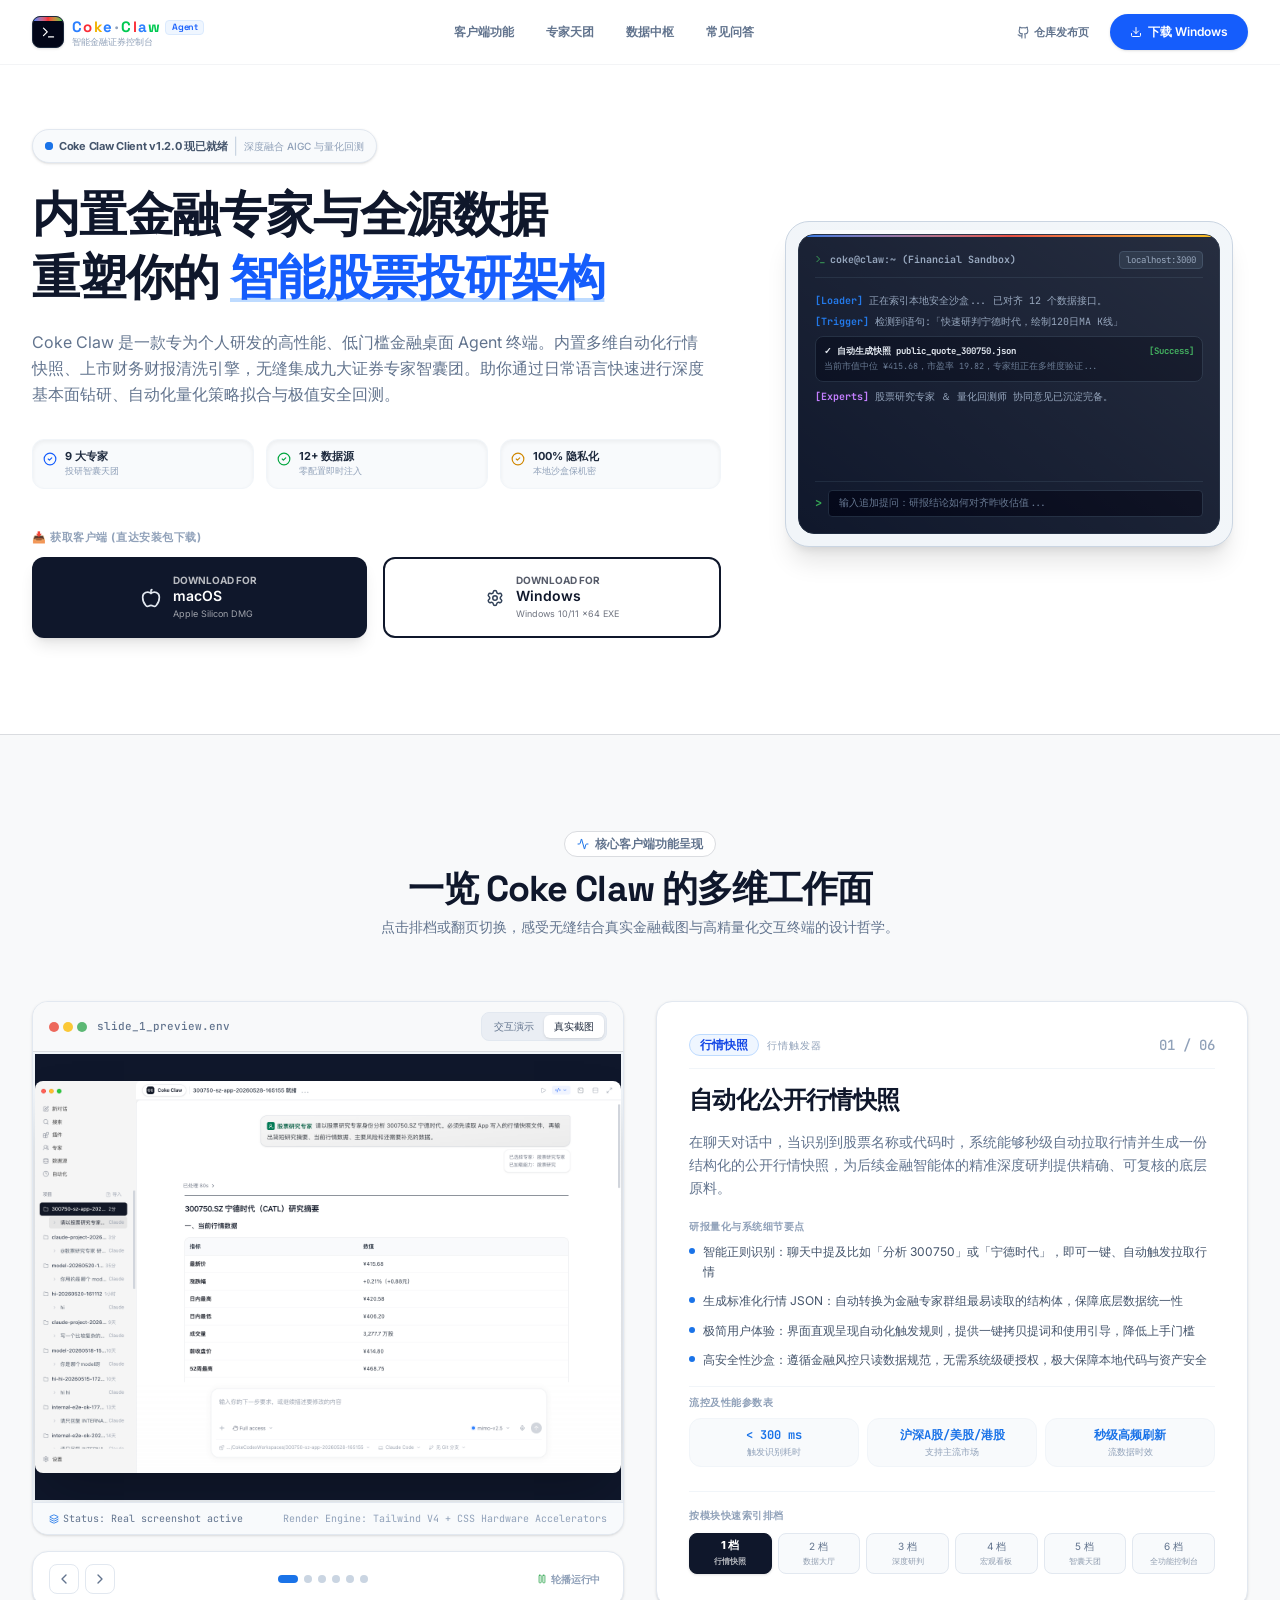
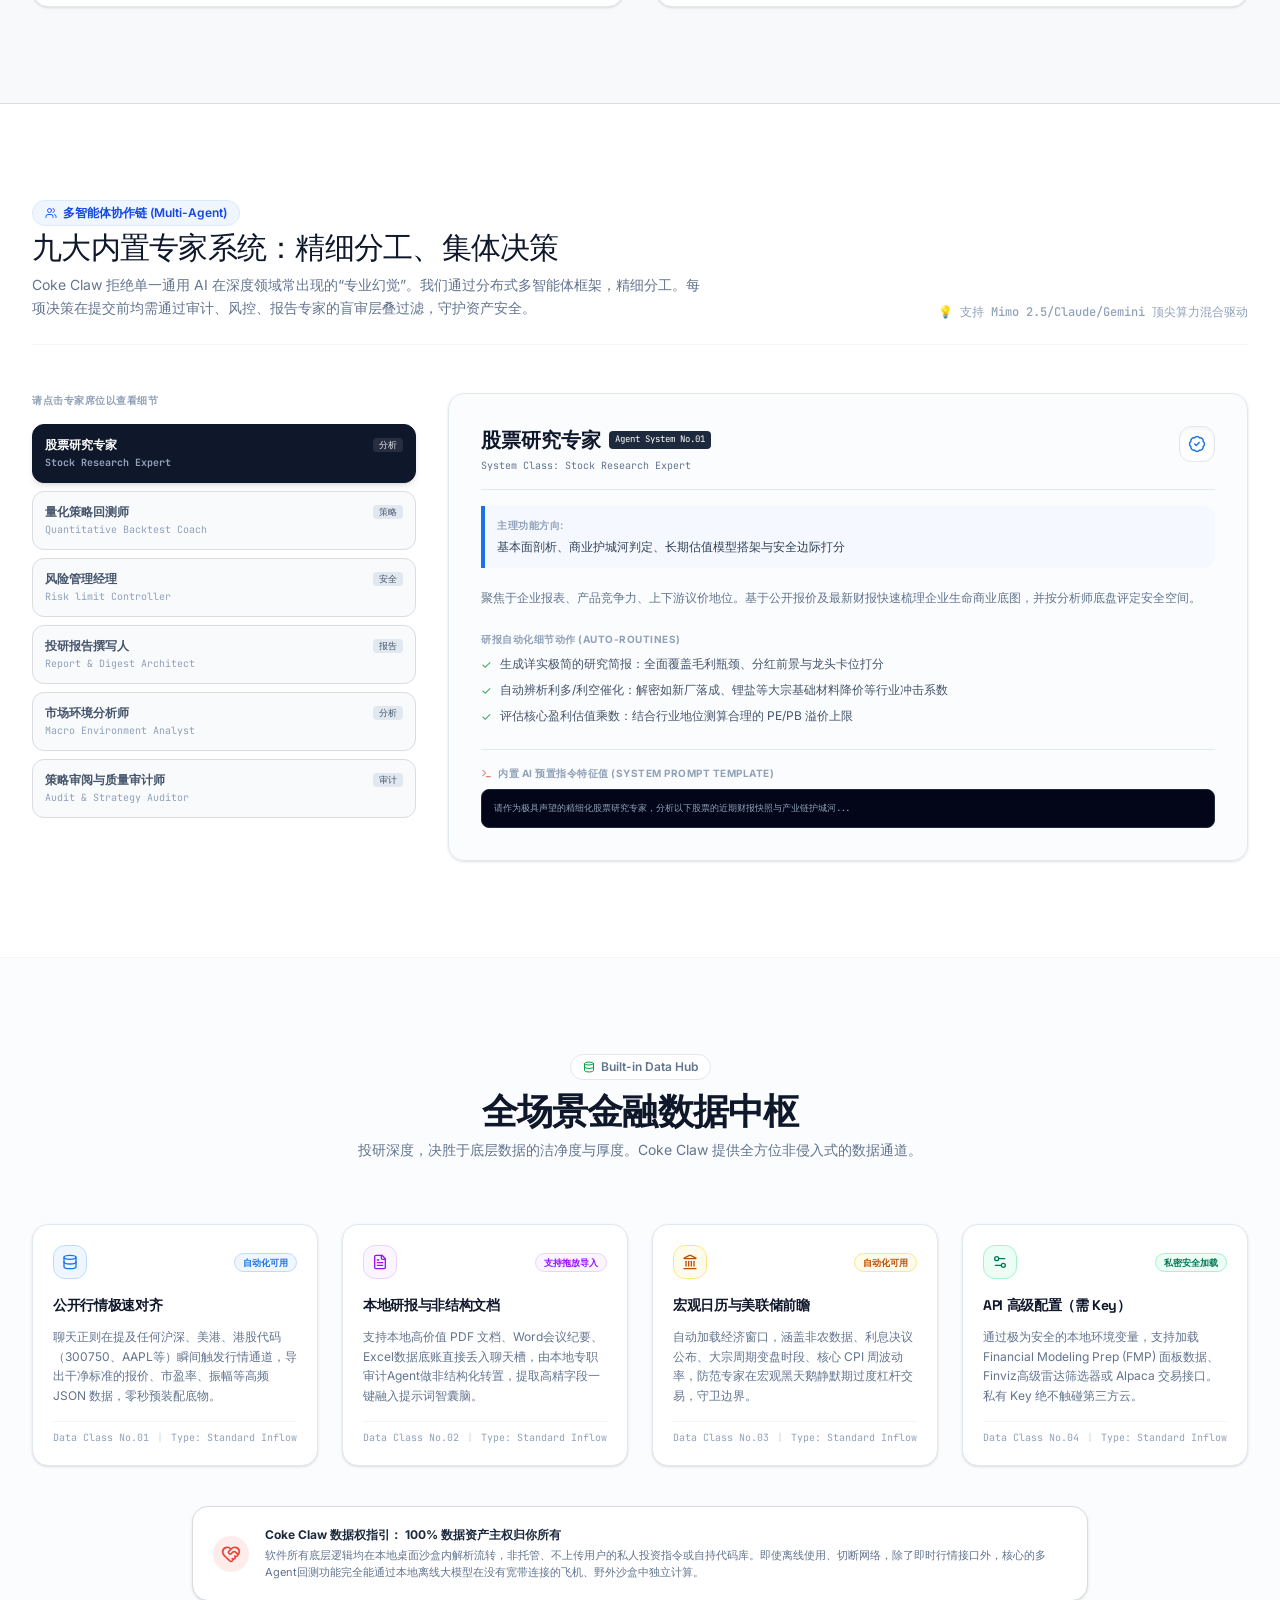
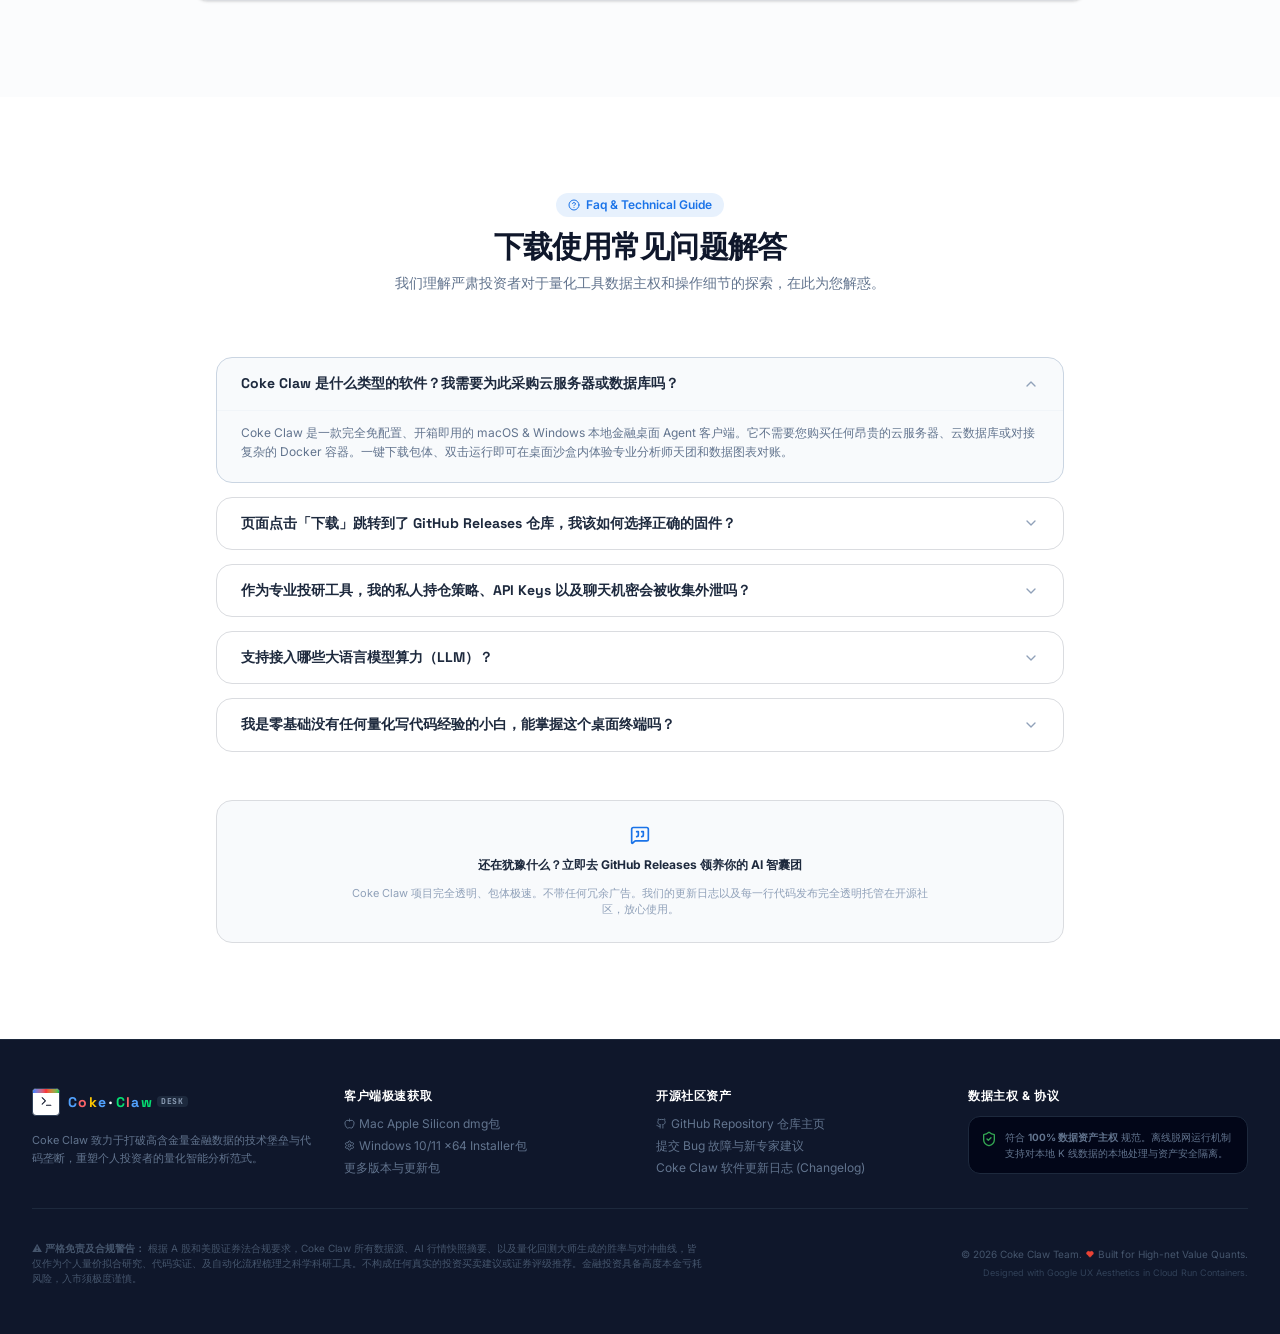
==== commit 0b7786d9: "Update landing page download links" ====
--- a/index.html
+++ b/index.html
@@ -4,8 +4,8 @@
     <meta charset="UTF-8" />
     <meta name="viewport" content="width=device-width, initial-scale=1.0" />
     <title>Coke Claw - 个人专属智能金融终端 | 多智能体协作与量化投研专家</title>
-    <script type="module" crossorigin src="/assets/index-CXwKmKKw.js"></script>
-    <link rel="stylesheet" crossorigin href="/assets/index-COq1GxIh.css">
+    <script type="module" crossorigin src="/assets/index-BEM02UpK.js"></script>
+    <link rel="stylesheet" crossorigin href="/assets/index-6BJjorQR.css">
   </head>
   <body>
     <div id="root"></div>
--- a/assets/index-6BJjorQR.css
+++ b/assets/index-6BJjorQR.css
@@ -0,0 +1 @@
+@import"https://fonts.googleapis.com/css2?family=Inter:wght@300;400;500;600;700&family=Space+Grotesk:wght@400;500;600;700&family=JetBrains+Mono:wght@400;500;600;700&display=swap";/*! tailwindcss v4.3.0 | MIT License | https://tailwindcss.com */@layer properties{@supports (((-webkit-hyphens:none)) and (not (margin-trim:inline))) or ((-moz-orient:inline) and (not (color:rgb(from red r g b)))){*,:before,:after,::backdrop{--tw-translate-x:0;--tw-translate-y:0;--tw-translate-z:0;--tw-space-y-reverse:0;--tw-border-style:solid;--tw-gradient-position:initial;--tw-gradient-from:#0000;--tw-gradient-via:#0000;--tw-gradient-to:#0000;--tw-gradient-stops:initial;--tw-gradient-via-stops:initial;--tw-gradient-from-position:0%;--tw-gradient-via-position:50%;--tw-gradient-to-position:100%;--tw-leading:initial;--tw-font-weight:initial;--tw-tracking:initial;--tw-shadow:0 0 #0000;--tw-shadow-color:initial;--tw-shadow-alpha:100%;--tw-inset-shadow:0 0 #0000;--tw-inset-shadow-color:initial;--tw-inset-shadow-alpha:100%;--tw-ring-color:initial;--tw-ring-shadow:0 0 #0000;--tw-inset-ring-color:initial;--tw-inset-ring-shadow:0 0 #0000;--tw-ring-inset:initial;--tw-ring-offset-width:0px;--tw-ring-offset-color:#fff;--tw-ring-offset-shadow:0 0 #0000;--tw-outline-style:solid;--tw-blur:initial;--tw-brightness:initial;--tw-contrast:initial;--tw-grayscale:initial;--tw-hue-rotate:initial;--tw-invert:initial;--tw-opacity:initial;--tw-saturate:initial;--tw-sepia:initial;--tw-drop-shadow:initial;--tw-drop-shadow-color:initial;--tw-drop-shadow-alpha:100%;--tw-drop-shadow-size:initial;--tw-backdrop-blur:initial;--tw-backdrop-brightness:initial;--tw-backdrop-contrast:initial;--tw-backdrop-grayscale:initial;--tw-backdrop-hue-rotate:initial;--tw-backdrop-invert:initial;--tw-backdrop-opacity:initial;--tw-backdrop-saturate:initial;--tw-backdrop-sepia:initial;--tw-duration:initial}}}@layer theme{:root,:host{--font-sans:"Inter", ui-sans-serif, system-ui, -apple-system, sans-serif;--font-mono:"JetBrains Mono", ui-monospace, SFMono-Regular, monospace;--color-red-50:oklch(97.1% .013 17.38);--color-red-100:oklch(93.6% .032 17.717);--color-red-200:oklch(88.5% .062 18.334);--color-red-400:oklch(70.4% .191 22.216);--color-red-500:oklch(63.7% .237 25.331);--color-red-700:oklch(50.5% .213 27.518);--color-orange-50:oklch(98% .016 73.684);--color-orange-100:oklch(95.4% .038 75.164);--color-orange-200:oklch(90.1% .076 70.697);--color-orange-500:oklch(70.5% .213 47.604);--color-orange-600:oklch(64.6% .222 41.116);--color-orange-700:oklch(55.3% .195 38.402);--color-amber-50:oklch(98.7% .022 95.277);--color-amber-100:oklch(96.2% .059 95.617);--color-amber-200:oklch(92.4% .12 95.746);--color-amber-400:oklch(82.8% .189 84.429);--color-amber-500:oklch(76.9% .188 70.08);--color-amber-600:oklch(66.6% .179 58.318);--color-amber-700:oklch(55.5% .163 48.998);--color-yellow-50:oklch(98.7% .026 102.212);--color-yellow-400:oklch(85.2% .199 91.936);--color-yellow-500:oklch(79.5% .184 86.047);--color-yellow-600:oklch(68.1% .162 75.834);--color-green-50:oklch(98.2% .018 155.826);--color-green-100:oklch(96.2% .044 156.743);--color-green-200:oklch(92.5% .084 155.995);--color-green-400:oklch(79.2% .209 151.711);--color-green-500:oklch(72.3% .219 149.579);--color-green-600:oklch(62.7% .194 149.214);--color-green-700:oklch(52.7% .154 150.069);--color-emerald-50:oklch(97.9% .021 166.113);--color-emerald-100:oklch(95% .052 163.051);--color-emerald-200:oklch(90.5% .093 164.15);--color-emerald-600:oklch(59.6% .145 163.225);--color-emerald-700:oklch(50.8% .118 165.612);--color-teal-50:oklch(98.4% .014 180.72);--color-teal-200:oklch(91% .096 180.426);--color-teal-700:oklch(51.1% .096 186.391);--color-cyan-50:oklch(98.4% .019 200.873);--color-cyan-100:oklch(95.6% .045 203.388);--color-cyan-600:oklch(60.9% .126 221.723);--color-sky-400:oklch(74.6% .16 232.661);--color-blue-50:oklch(97% .014 254.604);--color-blue-100:oklch(93.2% .032 255.585);--color-blue-200:oklch(88.2% .059 254.128);--color-blue-400:oklch(70.7% .165 254.624);--color-blue-500:oklch(62.3% .214 259.815);--color-blue-600:oklch(54.6% .245 262.881);--color-blue-700:oklch(48.8% .243 264.376);--color-indigo-50:oklch(96.2% .018 272.314);--color-indigo-100:oklch(93% .034 272.788);--color-indigo-600:oklch(51.1% .262 276.966);--color-purple-50:oklch(97.7% .014 308.299);--color-purple-100:oklch(94.6% .033 307.174);--color-purple-200:oklch(90.2% .063 306.703);--color-purple-300:oklch(82.7% .119 306.383);--color-purple-400:oklch(71.4% .203 305.504);--color-purple-500:oklch(62.7% .265 303.9);--color-purple-600:oklch(55.8% .288 302.321);--color-purple-700:oklch(49.6% .265 301.924);--color-purple-900:oklch(38.1% .176 304.987);--color-purple-950:oklch(29.1% .149 302.717);--color-rose-50:oklch(96.9% .015 12.422);--color-rose-100:oklch(94.1% .03 12.58);--color-rose-500:oklch(64.5% .246 16.439);--color-rose-600:oklch(58.6% .253 17.585);--color-slate-50:oklch(98.4% .003 247.858);--color-slate-100:oklch(96.8% .007 247.896);--color-slate-200:oklch(92.9% .013 255.508);--color-slate-300:oklch(86.9% .022 252.894);--color-slate-400:oklch(70.4% .04 256.788);--color-slate-500:oklch(55.4% .046 257.417);--color-slate-600:oklch(44.6% .043 257.281);--color-slate-700:oklch(37.2% .044 257.287);--color-slate-800:oklch(27.9% .041 260.031);--color-slate-900:oklch(20.8% .042 265.755);--color-slate-950:oklch(12.9% .042 264.695);--color-gray-100:oklch(96.7% .003 264.542);--color-gray-200:oklch(92.8% .006 264.531);--color-white:#fff;--spacing:.25rem;--container-sm:24rem;--container-md:28rem;--container-lg:32rem;--container-xl:36rem;--container-2xl:42rem;--container-3xl:48rem;--container-4xl:56rem;--container-7xl:80rem;--text-xs:.75rem;--text-xs--line-height:calc(1 / .75);--text-sm:.875rem;--text-sm--line-height:calc(1.25 / .875);--text-base:1rem;--text-base--line-height: 1.5 ;--text-lg:1.125rem;--text-lg--line-height:calc(1.75 / 1.125);--text-xl:1.25rem;--text-xl--line-height:calc(1.75 / 1.25);--text-2xl:1.5rem;--text-2xl--line-height:calc(2 / 1.5);--text-3xl:1.875rem;--text-3xl--line-height: 1.2 ;--text-4xl:2.25rem;--text-4xl--line-height:calc(2.5 / 2.25);--text-5xl:3rem;--text-5xl--line-height:1;--font-weight-medium:500;--font-weight-semibold:600;--font-weight-bold:700;--font-weight-extrabold:800;--tracking-tighter:-.05em;--tracking-tight:-.025em;--tracking-wider:.05em;--tracking-widest:.1em;--leading-tight:1.25;--leading-snug:1.375;--leading-normal:1.5;--leading-relaxed:1.625;--radius-sm:.25rem;--radius-md:.375rem;--radius-lg:.5rem;--radius-xl:.75rem;--radius-2xl:1rem;--radius-3xl:1.5rem;--animate-ping:ping 1s cubic-bezier(0, 0, .2, 1) infinite;--animate-pulse:pulse 2s cubic-bezier(.4, 0, .6, 1) infinite;--blur-md:12px;--blur-3xl:64px;--default-transition-duration:.15s;--default-transition-timing-function:cubic-bezier(.4, 0, .2, 1);--default-font-family:var(--font-sans);--default-mono-font-family:var(--font-mono);--font-display:"Space Grotesk", sans-serif;--color-google-blue:#1a73e8;--color-google-blue-hover:#1557b0;--color-google-red:#ea4335;--color-google-yellow:#fbbc05;--color-google-green:#34a853;--color-brand-bg-light:#f8f9fa;--color-brand-border:#dadce0}}@layer base{*,:after,:before,::backdrop{box-sizing:border-box;border:0 solid;margin:0;padding:0}::file-selector-button{box-sizing:border-box;border:0 solid;margin:0;padding:0}html,:host{-webkit-text-size-adjust:100%;-moz-tab-size:4;tab-size:4;line-height:1.5;font-family:var(--default-font-family,ui-sans-serif, system-ui, sans-serif, "Apple Color Emoji", "Segoe UI Emoji", "Segoe UI Symbol", "Noto Color Emoji");font-feature-settings:var(--default-font-feature-settings,normal);font-variation-settings:var(--default-font-variation-settings,normal);-webkit-tap-highlight-color:transparent}hr{height:0;color:inherit;border-top-width:1px}abbr:where([title]){-webkit-text-decoration:underline dotted;text-decoration:underline dotted}h1,h2,h3,h4,h5,h6{font-size:inherit;font-weight:inherit}a{color:inherit;-webkit-text-decoration:inherit;text-decoration:inherit}b,strong{font-weight:bolder}code,kbd,samp,pre{font-family:var(--default-mono-font-family,ui-monospace, SFMono-Regular, Menlo, Monaco, Consolas, "Liberation Mono", "Courier New", monospace);font-feature-settings:var(--default-mono-font-feature-settings,normal);font-variation-settings:var(--default-mono-font-variation-settings,normal);font-size:1em}small{font-size:80%}sub,sup{vertical-align:baseline;font-size:75%;line-height:0;position:relative}sub{bottom:-.25em}sup{top:-.5em}table{text-indent:0;border-color:inherit;border-collapse:collapse}:-moz-focusring{outline:auto}progress{vertical-align:baseline}summary{display:list-item}ol,ul,menu{list-style:none}img,svg,video,canvas,audio,iframe,embed,object{vertical-align:middle;display:block}img,video{max-width:100%;height:auto}button,input,select,optgroup,textarea{font:inherit;font-feature-settings:inherit;font-variation-settings:inherit;letter-spacing:inherit;color:inherit;opacity:1;background-color:#0000;border-radius:0}::file-selector-button{font:inherit;font-feature-settings:inherit;font-variation-settings:inherit;letter-spacing:inherit;color:inherit;opacity:1;background-color:#0000;border-radius:0}:where(select:is([multiple],[size])) optgroup{font-weight:bolder}:where(select:is([multiple],[size])) optgroup option{padding-inline-start:20px}::file-selector-button{margin-inline-end:4px}::placeholder{opacity:1}@supports (not ((-webkit-appearance:-apple-pay-button))) or (contain-intrinsic-size:1px){::placeholder{color:currentColor}@supports (color:color-mix(in lab,red,red)){::placeholder{color:color-mix(in oklab,currentcolor 50%,transparent)}}}textarea{resize:vertical}::-webkit-search-decoration{-webkit-appearance:none}::-webkit-date-and-time-value{min-height:1lh;text-align:inherit}::-webkit-datetime-edit{display:inline-flex}::-webkit-datetime-edit-fields-wrapper{padding:0}::-webkit-datetime-edit{padding-block:0}::-webkit-datetime-edit-year-field{padding-block:0}::-webkit-datetime-edit-month-field{padding-block:0}::-webkit-datetime-edit-day-field{padding-block:0}::-webkit-datetime-edit-hour-field{padding-block:0}::-webkit-datetime-edit-minute-field{padding-block:0}::-webkit-datetime-edit-second-field{padding-block:0}::-webkit-datetime-edit-millisecond-field{padding-block:0}::-webkit-datetime-edit-meridiem-field{padding-block:0}::-webkit-calendar-picker-indicator{line-height:1}:-moz-ui-invalid{box-shadow:none}button,input:where([type=button],[type=reset],[type=submit]){-webkit-appearance:button;-moz-appearance:button;appearance:button}::file-selector-button{-webkit-appearance:button;-moz-appearance:button;appearance:button}::-webkit-inner-spin-button{height:auto}::-webkit-outer-spin-button{height:auto}[hidden]:where(:not([hidden=until-found])){display:none!important}}@layer components;@layer utilities{.pointer-events-none{pointer-events:none}.absolute{position:absolute}.relative{position:relative}.sticky{position:sticky}.inset-0{inset:calc(var(--spacing) * 0)}.top-0{top:calc(var(--spacing) * 0)}.top-2{top:calc(var(--spacing) * 2)}.top-2\.5{top:calc(var(--spacing) * 2.5)}.top-4{top:calc(var(--spacing) * 4)}.top-10{top:calc(var(--spacing) * 10)}.top-20{top:calc(var(--spacing) * 20)}.right-0{right:calc(var(--spacing) * 0)}.right-1\/4{right:25%}.right-6{right:calc(var(--spacing) * 6)}.bottom-10{bottom:calc(var(--spacing) * 10)}.left-0{left:calc(var(--spacing) * 0)}.left-1\/2{left:50%}.left-1\/3{left:33.3333%}.left-1\/4{left:25%}.left-2{left:calc(var(--spacing) * 2)}.left-6{left:calc(var(--spacing) * 6)}.-z-10{z-index:-10}.z-10{z-index:10}.z-50{z-index:50}.container{width:100%}@media(min-width:40rem){.container{max-width:40rem}}@media(min-width:48rem){.container{max-width:48rem}}@media(min-width:64rem){.container{max-width:64rem}}@media(min-width:80rem){.container{max-width:80rem}}@media(min-width:96rem){.container{max-width:96rem}}.mx-0\.5{margin-inline:calc(var(--spacing) * .5)}.mx-auto{margin-inline:auto}.my-3{margin-block:calc(var(--spacing) * 3)}.my-8{margin-block:calc(var(--spacing) * 8)}.-mt-1{margin-top:calc(var(--spacing) * -1)}.mt-0\.5{margin-top:calc(var(--spacing) * .5)}.mt-1{margin-top:calc(var(--spacing) * 1)}.mt-1\.5{margin-top:calc(var(--spacing) * 1.5)}.mt-2{margin-top:calc(var(--spacing) * 2)}.mt-2\.5{margin-top:calc(var(--spacing) * 2.5)}.mt-3{margin-top:calc(var(--spacing) * 3)}.mt-4{margin-top:calc(var(--spacing) * 4)}.mt-6{margin-top:calc(var(--spacing) * 6)}.mt-10{margin-top:calc(var(--spacing) * 10)}.mt-12{margin-top:calc(var(--spacing) * 12)}.mb-1{margin-bottom:calc(var(--spacing) * 1)}.mb-1\.5{margin-bottom:calc(var(--spacing) * 1.5)}.mb-2{margin-bottom:calc(var(--spacing) * 2)}.mb-2\.5{margin-bottom:calc(var(--spacing) * 2.5)}.mb-3{margin-bottom:calc(var(--spacing) * 3)}.mb-6{margin-bottom:calc(var(--spacing) * 6)}.mb-12{margin-bottom:calc(var(--spacing) * 12)}.mb-16{margin-bottom:calc(var(--spacing) * 16)}.ml-1\.5{margin-left:calc(var(--spacing) * 1.5)}.line-clamp-2{-webkit-line-clamp:2;-webkit-box-orient:vertical;display:-webkit-box;overflow:hidden}.block{display:block}.contents{display:contents}.flex{display:flex}.grid{display:grid}.hidden{display:none}.inline-flex{display:inline-flex}.h-0\.5{height:calc(var(--spacing) * .5)}.h-1{height:calc(var(--spacing) * 1)}.h-1\.5{height:calc(var(--spacing) * 1.5)}.h-2{height:calc(var(--spacing) * 2)}.h-2\.5{height:calc(var(--spacing) * 2.5)}.h-3{height:calc(var(--spacing) * 3)}.h-4{height:calc(var(--spacing) * 4)}.h-5{height:calc(var(--spacing) * 5)}.h-6{height:calc(var(--spacing) * 6)}.h-7{height:calc(var(--spacing) * 7)}.h-8{height:calc(var(--spacing) * 8)}.h-10{height:calc(var(--spacing) * 10)}.h-12{height:calc(var(--spacing) * 12)}.h-14{height:calc(var(--spacing) * 14)}.h-16{height:calc(var(--spacing) * 16)}.h-40{height:calc(var(--spacing) * 40)}.h-72{height:calc(var(--spacing) * 72)}.h-80{height:calc(var(--spacing) * 80)}.h-\[1\.5px\]{height:1.5px}.h-\[120\%\]{height:120%}.h-\[300px\]{height:300px}.h-\[320px\]{height:320px}.h-\[600px\]{height:600px}.h-full{height:100%}.max-h-full{max-height:100%}.min-h-screen{min-height:100vh}.w-1\.5{width:calc(var(--spacing) * 1.5)}.w-2{width:calc(var(--spacing) * 2)}.w-2\.5{width:calc(var(--spacing) * 2.5)}.w-4{width:calc(var(--spacing) * 4)}.w-5{width:calc(var(--spacing) * 5)}.w-7{width:calc(var(--spacing) * 7)}.w-8{width:calc(var(--spacing) * 8)}.w-40{width:calc(var(--spacing) * 40)}.w-72{width:calc(var(--spacing) * 72)}.w-80{width:calc(var(--spacing) * 80)}.w-\[1\.5px\]{width:1.5px}.w-\[120\%\]{width:120%}.w-full{width:100%}.max-w-2xl{max-width:var(--container-2xl)}.max-w-3xl{max-width:var(--container-3xl)}.max-w-4xl{max-width:var(--container-4xl)}.max-w-7xl{max-width:var(--container-7xl)}.max-w-\[65px\]{max-width:65px}.max-w-full{max-width:100%}.max-w-lg{max-width:var(--container-lg)}.max-w-md{max-width:var(--container-md)}.max-w-sm{max-width:var(--container-sm)}.max-w-xl{max-width:var(--container-xl)}.flex-1{flex:1}.shrink-0{flex-shrink:0}.-translate-x-1\/2{--tw-translate-x: -50% ;translate:var(--tw-translate-x) var(--tw-translate-y)}.translate-x-20{--tw-translate-x:calc(var(--spacing) * 20);translate:var(--tw-translate-x) var(--tw-translate-y)}.animate-ping{animation:var(--animate-ping)}.animate-pulse{animation:var(--animate-pulse)}.cursor-default{cursor:default}.cursor-not-allowed{cursor:not-allowed}.cursor-pointer{cursor:pointer}.list-disc{list-style-type:disc}.grid-cols-1{grid-template-columns:repeat(1,minmax(0,1fr))}.grid-cols-2{grid-template-columns:repeat(2,minmax(0,1fr))}.grid-cols-3{grid-template-columns:repeat(3,minmax(0,1fr))}.flex-col{flex-direction:column}.items-center{align-items:center}.items-end{align-items:flex-end}.items-start{align-items:flex-start}.items-stretch{align-items:stretch}.justify-between{justify-content:space-between}.justify-center{justify-content:center}.justify-end{justify-content:flex-end}.justify-start{justify-content:flex-start}.gap-0\.5{gap:calc(var(--spacing) * .5)}.gap-1{gap:calc(var(--spacing) * 1)}.gap-1\.5{gap:calc(var(--spacing) * 1.5)}.gap-2{gap:calc(var(--spacing) * 2)}.gap-2\.5{gap:calc(var(--spacing) * 2.5)}.gap-3{gap:calc(var(--spacing) * 3)}.gap-4{gap:calc(var(--spacing) * 4)}.gap-6{gap:calc(var(--spacing) * 6)}.gap-8{gap:calc(var(--spacing) * 8)}.gap-12{gap:calc(var(--spacing) * 12)}:where(.space-y-1>:not(:last-child)){--tw-space-y-reverse:0;margin-block-start:calc(calc(var(--spacing) * 1) * var(--tw-space-y-reverse));margin-block-end:calc(calc(var(--spacing) * 1) * calc(1 - var(--tw-space-y-reverse)))}:where(.space-y-1\.5>:not(:last-child)){--tw-space-y-reverse:0;margin-block-start:calc(calc(var(--spacing) * 1.5) * var(--tw-space-y-reverse));margin-block-end:calc(calc(var(--spacing) * 1.5) * calc(1 - var(--tw-space-y-reverse)))}:where(.space-y-2>:not(:last-child)){--tw-space-y-reverse:0;margin-block-start:calc(calc(var(--spacing) * 2) * var(--tw-space-y-reverse));margin-block-end:calc(calc(var(--spacing) * 2) * calc(1 - var(--tw-space-y-reverse)))}:where(.space-y-3>:not(:last-child)){--tw-space-y-reverse:0;margin-block-start:calc(calc(var(--spacing) * 3) * var(--tw-space-y-reverse));margin-block-end:calc(calc(var(--spacing) * 3) * calc(1 - var(--tw-space-y-reverse)))}:where(.space-y-3\.5>:not(:last-child)){--tw-space-y-reverse:0;margin-block-start:calc(calc(var(--spacing) * 3.5) * var(--tw-space-y-reverse));margin-block-end:calc(calc(var(--spacing) * 3.5) * calc(1 - var(--tw-space-y-reverse)))}:where(.space-y-4>:not(:last-child)){--tw-space-y-reverse:0;margin-block-start:calc(calc(var(--spacing) * 4) * var(--tw-space-y-reverse));margin-block-end:calc(calc(var(--spacing) * 4) * calc(1 - var(--tw-space-y-reverse)))}:where(.space-y-6>:not(:last-child)){--tw-space-y-reverse:0;margin-block-start:calc(calc(var(--spacing) * 6) * var(--tw-space-y-reverse));margin-block-end:calc(calc(var(--spacing) * 6) * calc(1 - var(--tw-space-y-reverse)))}.self-center{align-self:center}.truncate{text-overflow:ellipsis;white-space:nowrap;overflow:hidden}.overflow-hidden{overflow:hidden}.overflow-x-auto{overflow-x:auto}.overflow-y-auto{overflow-y:auto}.overflow-y-hidden{overflow-y:hidden}.rounded{border-radius:.25rem}.rounded-2xl{border-radius:var(--radius-2xl)}.rounded-3xl{border-radius:var(--radius-3xl)}.rounded-full{border-radius:3.40282e38px}.rounded-lg{border-radius:var(--radius-lg)}.rounded-md{border-radius:var(--radius-md)}.rounded-sm{border-radius:var(--radius-sm)}.rounded-xl{border-radius:var(--radius-xl)}.rounded-t-sm{border-top-left-radius:var(--radius-sm);border-top-right-radius:var(--radius-sm)}.rounded-r-xl{border-top-right-radius:var(--radius-xl);border-bottom-right-radius:var(--radius-xl)}.border{border-style:var(--tw-border-style);border-width:1px}.border-2{border-style:var(--tw-border-style);border-width:2px}.border-y{border-block-style:var(--tw-border-style);border-block-width:1px}.border-t{border-top-style:var(--tw-border-style);border-top-width:1px}.border-r{border-right-style:var(--tw-border-style);border-right-width:1px}.border-b{border-bottom-style:var(--tw-border-style);border-bottom-width:1px}.border-l-4{border-left-style:var(--tw-border-style);border-left-width:4px}.border-dashed{--tw-border-style:dashed;border-style:dashed}.border-amber-100{border-color:var(--color-amber-100)}.border-amber-200{border-color:var(--color-amber-200)}.border-blue-100{border-color:var(--color-blue-100)}.border-blue-200{border-color:var(--color-blue-200)}.border-brand-border{border-color:var(--color-brand-border)}.border-cyan-100{border-color:var(--color-cyan-100)}.border-emerald-100{border-color:var(--color-emerald-100)}.border-emerald-200{border-color:var(--color-emerald-200)}.border-google-blue{border-color:var(--color-google-blue)}.border-google-blue\/30{border-color:#1a73e84d}@supports (color:color-mix(in lab,red,red)){.border-google-blue\/30{border-color:color-mix(in oklab,var(--color-google-blue) 30%,transparent)}}.border-google-green{border-color:var(--color-google-green)}.border-google-green\/30{border-color:#34a8534d}@supports (color:color-mix(in lab,red,red)){.border-google-green\/30{border-color:color-mix(in oklab,var(--color-google-green) 30%,transparent)}}.border-google-red{border-color:var(--color-google-red)}.border-google-red\/30{border-color:#ea43354d}@supports (color:color-mix(in lab,red,red)){.border-google-red\/30{border-color:color-mix(in oklab,var(--color-google-red) 30%,transparent)}}.border-google-yellow{border-color:var(--color-google-yellow)}.border-gray-100{border-color:var(--color-gray-100)}.border-gray-200{border-color:var(--color-gray-200)}.border-green-200{border-color:var(--color-green-200)}.border-indigo-100{border-color:var(--color-indigo-100)}.border-indigo-600{border-color:var(--color-indigo-600)}.border-indigo-600\/30{border-color:#4f39f64d}@supports (color:color-mix(in lab,red,red)){.border-indigo-600\/30{border-color:color-mix(in oklab,var(--color-indigo-600) 30%,transparent)}}.border-orange-100{border-color:var(--color-orange-100)}.border-orange-200{border-color:var(--color-orange-200)}.border-orange-500{border-color:var(--color-orange-500)}.border-orange-500\/30{border-color:#fe6e004d}@supports (color:color-mix(in lab,red,red)){.border-orange-500\/30{border-color:color-mix(in oklab,var(--color-orange-500) 30%,transparent)}}.border-purple-100{border-color:var(--color-purple-100)}.border-purple-200{border-color:var(--color-purple-200)}.border-purple-600{border-color:var(--color-purple-600)}.border-purple-600\/30{border-color:#9810fa4d}@supports (color:color-mix(in lab,red,red)){.border-purple-600\/30{border-color:color-mix(in oklab,var(--color-purple-600) 30%,transparent)}}.border-purple-900\/30{border-color:#59168b4d}@supports (color:color-mix(in lab,red,red)){.border-purple-900\/30{border-color:color-mix(in oklab,var(--color-purple-900) 30%,transparent)}}.border-red-100{border-color:var(--color-red-100)}.border-red-200{border-color:var(--color-red-200)}.border-rose-100{border-color:var(--color-rose-100)}.border-slate-100{border-color:var(--color-slate-100)}.border-slate-200{border-color:var(--color-slate-200)}.border-slate-300{border-color:var(--color-slate-300)}.border-slate-700{border-color:var(--color-slate-700)}.border-slate-800{border-color:var(--color-slate-800)}.border-slate-900{border-color:var(--color-slate-900)}.border-teal-200{border-color:var(--color-teal-200)}.border-transparent{border-color:#0000}.border-l-cyan-600{border-left-color:var(--color-cyan-600)}.border-l-google-blue{border-left-color:var(--color-google-blue)}.border-l-google-green{border-left-color:var(--color-google-green)}.border-l-google-red{border-left-color:var(--color-google-red)}.border-l-orange-500{border-left-color:var(--color-orange-500)}.border-l-purple-600{border-left-color:var(--color-purple-600)}.bg-amber-50{background-color:var(--color-amber-50)}.bg-blue-50{background-color:var(--color-blue-50)}.bg-blue-50\/50{background-color:#eff6ff80}@supports (color:color-mix(in lab,red,red)){.bg-blue-50\/50{background-color:color-mix(in oklab,var(--color-blue-50) 50%,transparent)}}.bg-blue-600{background-color:var(--color-blue-600)}.bg-brand-bg-light{background-color:var(--color-brand-bg-light)}.bg-cyan-50{background-color:var(--color-cyan-50)}.bg-cyan-50\/30{background-color:#ecfeff4d}@supports (color:color-mix(in lab,red,red)){.bg-cyan-50\/30{background-color:color-mix(in oklab,var(--color-cyan-50) 30%,transparent)}}.bg-emerald-50{background-color:var(--color-emerald-50)}.bg-google-blue{background-color:var(--color-google-blue)}.bg-google-blue\/5{background-color:#1a73e80d}@supports (color:color-mix(in lab,red,red)){.bg-google-blue\/5{background-color:color-mix(in oklab,var(--color-google-blue) 5%,transparent)}}.bg-google-blue\/10{background-color:#1a73e81a}@supports (color:color-mix(in lab,red,red)){.bg-google-blue\/10{background-color:color-mix(in oklab,var(--color-google-blue) 10%,transparent)}}.bg-google-green{background-color:var(--color-google-green)}.bg-google-green\/5{background-color:#34a8530d}@supports (color:color-mix(in lab,red,red)){.bg-google-green\/5{background-color:color-mix(in oklab,var(--color-google-green) 5%,transparent)}}.bg-google-green\/10{background-color:#34a8531a}@supports (color:color-mix(in lab,red,red)){.bg-google-green\/10{background-color:color-mix(in oklab,var(--color-google-green) 10%,transparent)}}.bg-google-green\/40{background-color:#34a85366}@supports (color:color-mix(in lab,red,red)){.bg-google-green\/40{background-color:color-mix(in oklab,var(--color-google-green) 40%,transparent)}}.bg-google-green\/80{background-color:#34a853cc}@supports (color:color-mix(in lab,red,red)){.bg-google-green\/80{background-color:color-mix(in oklab,var(--color-google-green) 80%,transparent)}}.bg-google-red{background-color:var(--color-google-red)}.bg-google-red\/10{background-color:#ea43351a}@supports (color:color-mix(in lab,red,red)){.bg-google-red\/10{background-color:color-mix(in oklab,var(--color-google-red) 10%,transparent)}}.bg-google-red\/40{background-color:#ea433566}@supports (color:color-mix(in lab,red,red)){.bg-google-red\/40{background-color:color-mix(in oklab,var(--color-google-red) 40%,transparent)}}.bg-google-red\/80{background-color:#ea4335cc}@supports (color:color-mix(in lab,red,red)){.bg-google-red\/80{background-color:color-mix(in oklab,var(--color-google-red) 80%,transparent)}}.bg-google-yellow{background-color:var(--color-google-yellow)}.bg-google-yellow\/80{background-color:#fbbc05cc}@supports (color:color-mix(in lab,red,red)){.bg-google-yellow\/80{background-color:color-mix(in oklab,var(--color-google-yellow) 80%,transparent)}}.bg-green-50{background-color:var(--color-green-50)}.bg-green-50\/20{background-color:#f0fdf433}@supports (color:color-mix(in lab,red,red)){.bg-green-50\/20{background-color:color-mix(in oklab,var(--color-green-50) 20%,transparent)}}.bg-green-100{background-color:var(--color-green-100)}.bg-green-500{background-color:var(--color-green-500)}.bg-indigo-50{background-color:var(--color-indigo-50)}.bg-indigo-600{background-color:var(--color-indigo-600)}.bg-indigo-600\/10{background-color:#4f39f61a}@supports (color:color-mix(in lab,red,red)){.bg-indigo-600\/10{background-color:color-mix(in oklab,var(--color-indigo-600) 10%,transparent)}}.bg-orange-50{background-color:var(--color-orange-50)}.bg-orange-50\/30{background-color:#fff7ed4d}@supports (color:color-mix(in lab,red,red)){.bg-orange-50\/30{background-color:color-mix(in oklab,var(--color-orange-50) 30%,transparent)}}.bg-orange-50\/50{background-color:#fff7ed80}@supports (color:color-mix(in lab,red,red)){.bg-orange-50\/50{background-color:color-mix(in oklab,var(--color-orange-50) 50%,transparent)}}.bg-orange-500{background-color:var(--color-orange-500)}.bg-orange-500\/10{background-color:#fe6e001a}@supports (color:color-mix(in lab,red,red)){.bg-orange-500\/10{background-color:color-mix(in oklab,var(--color-orange-500) 10%,transparent)}}.bg-purple-50{background-color:var(--color-purple-50)}.bg-purple-50\/30{background-color:#faf5ff4d}@supports (color:color-mix(in lab,red,red)){.bg-purple-50\/30{background-color:color-mix(in oklab,var(--color-purple-50) 30%,transparent)}}.bg-purple-500{background-color:var(--color-purple-500)}.bg-purple-500\/5{background-color:#ac4bff0d}@supports (color:color-mix(in lab,red,red)){.bg-purple-500\/5{background-color:color-mix(in oklab,var(--color-purple-500) 5%,transparent)}}.bg-purple-600{background-color:var(--color-purple-600)}.bg-purple-600\/10{background-color:#9810fa1a}@supports (color:color-mix(in lab,red,red)){.bg-purple-600\/10{background-color:color-mix(in oklab,var(--color-purple-600) 10%,transparent)}}.bg-purple-950\/20{background-color:#3c036633}@supports (color:color-mix(in lab,red,red)){.bg-purple-950\/20{background-color:color-mix(in oklab,var(--color-purple-950) 20%,transparent)}}.bg-red-50{background-color:var(--color-red-50)}.bg-red-100{background-color:var(--color-red-100)}.bg-rose-50{background-color:var(--color-rose-50)}.bg-rose-50\/30{background-color:#fff1f24d}@supports (color:color-mix(in lab,red,red)){.bg-rose-50\/30{background-color:color-mix(in oklab,var(--color-rose-50) 30%,transparent)}}.bg-rose-500{background-color:var(--color-rose-500)}.bg-sky-400\/40{background-color:#00bcfe66}@supports (color:color-mix(in lab,red,red)){.bg-sky-400\/40{background-color:color-mix(in oklab,var(--color-sky-400) 40%,transparent)}}.bg-slate-50{background-color:var(--color-slate-50)}.bg-slate-50\/50{background-color:#f8fafc80}@supports (color:color-mix(in lab,red,red)){.bg-slate-50\/50{background-color:color-mix(in oklab,var(--color-slate-50) 50%,transparent)}}.bg-slate-100{background-color:var(--color-slate-100)}.bg-slate-200{background-color:var(--color-slate-200)}.bg-slate-200\/60{background-color:#e2e8f099}@supports (color:color-mix(in lab,red,red)){.bg-slate-200\/60{background-color:color-mix(in oklab,var(--color-slate-200) 60%,transparent)}}.bg-slate-300{background-color:var(--color-slate-300)}.bg-slate-700{background-color:var(--color-slate-700)}.bg-slate-800{background-color:var(--color-slate-800)}.bg-slate-900{background-color:var(--color-slate-900)}.bg-slate-900\/5{background-color:#0f172b0d}@supports (color:color-mix(in lab,red,red)){.bg-slate-900\/5{background-color:color-mix(in oklab,var(--color-slate-900) 5%,transparent)}}.bg-slate-900\/50{background-color:#0f172b80}@supports (color:color-mix(in lab,red,red)){.bg-slate-900\/50{background-color:color-mix(in oklab,var(--color-slate-900) 50%,transparent)}}.bg-slate-950{background-color:var(--color-slate-950)}.bg-slate-950\/70{background-color:#020618b3}@supports (color:color-mix(in lab,red,red)){.bg-slate-950\/70{background-color:color-mix(in oklab,var(--color-slate-950) 70%,transparent)}}.bg-teal-50{background-color:var(--color-teal-50)}.bg-white{background-color:var(--color-white)}.bg-white\/10{background-color:#ffffff1a}@supports (color:color-mix(in lab,red,red)){.bg-white\/10{background-color:color-mix(in oklab,var(--color-white) 10%,transparent)}}.bg-white\/70{background-color:#ffffffb3}@supports (color:color-mix(in lab,red,red)){.bg-white\/70{background-color:color-mix(in oklab,var(--color-white) 70%,transparent)}}.bg-white\/90{background-color:#ffffffe6}@supports (color:color-mix(in lab,red,red)){.bg-white\/90{background-color:color-mix(in oklab,var(--color-white) 90%,transparent)}}.bg-yellow-50{background-color:var(--color-yellow-50)}.bg-yellow-500{background-color:var(--color-yellow-500)}.bg-gradient-to-r{--tw-gradient-position:to right in oklab;background-image:linear-gradient(var(--tw-gradient-stops))}.bg-gradient-to-tr{--tw-gradient-position:to top right in oklab;background-image:linear-gradient(var(--tw-gradient-stops))}.from-blue-500{--tw-gradient-from:var(--color-blue-500);--tw-gradient-stops:var(--tw-gradient-via-stops,var(--tw-gradient-position), var(--tw-gradient-from) var(--tw-gradient-from-position), var(--tw-gradient-to) var(--tw-gradient-to-position))}.from-google-blue{--tw-gradient-from:var(--color-google-blue);--tw-gradient-stops:var(--tw-gradient-via-stops,var(--tw-gradient-position), var(--tw-gradient-from) var(--tw-gradient-from-position), var(--tw-gradient-to) var(--tw-gradient-to-position))}.from-orange-50{--tw-gradient-from:var(--color-orange-50);--tw-gradient-stops:var(--tw-gradient-via-stops,var(--tw-gradient-position), var(--tw-gradient-from) var(--tw-gradient-from-position), var(--tw-gradient-to) var(--tw-gradient-to-position))}.from-slate-200\/50{--tw-gradient-from:#e2e8f080}@supports (color:color-mix(in lab,red,red)){.from-slate-200\/50{--tw-gradient-from:color-mix(in oklab, var(--color-slate-200) 50%, transparent)}}.from-slate-200\/50{--tw-gradient-stops:var(--tw-gradient-via-stops,var(--tw-gradient-position), var(--tw-gradient-from) var(--tw-gradient-from-position), var(--tw-gradient-to) var(--tw-gradient-to-position))}.from-white\/0{--tw-gradient-from:#0000}@supports (color:color-mix(in lab,red,red)){.from-white\/0{--tw-gradient-from:color-mix(in oklab, var(--color-white) 0%, transparent)}}.from-white\/0{--tw-gradient-stops:var(--tw-gradient-via-stops,var(--tw-gradient-position), var(--tw-gradient-from) var(--tw-gradient-from-position), var(--tw-gradient-to) var(--tw-gradient-to-position))}.via-google-red{--tw-gradient-via:var(--color-google-red);--tw-gradient-via-stops:var(--tw-gradient-position), var(--tw-gradient-from) var(--tw-gradient-from-position), var(--tw-gradient-via) var(--tw-gradient-via-position), var(--tw-gradient-to) var(--tw-gradient-to-position);--tw-gradient-stops:var(--tw-gradient-via-stops)}.via-red-500{--tw-gradient-via:var(--color-red-500);--tw-gradient-via-stops:var(--tw-gradient-position), var(--tw-gradient-from) var(--tw-gradient-from-position), var(--tw-gradient-via) var(--tw-gradient-via-position), var(--tw-gradient-to) var(--tw-gradient-to-position);--tw-gradient-stops:var(--tw-gradient-via-stops)}.via-white\/5{--tw-gradient-via:#ffffff0d}@supports (color:color-mix(in lab,red,red)){.via-white\/5{--tw-gradient-via:color-mix(in oklab, var(--color-white) 5%, transparent)}}.via-white\/5{--tw-gradient-via-stops:var(--tw-gradient-position), var(--tw-gradient-from) var(--tw-gradient-from-position), var(--tw-gradient-via) var(--tw-gradient-via-position), var(--tw-gradient-to) var(--tw-gradient-to-position);--tw-gradient-stops:var(--tw-gradient-via-stops)}.to-amber-50\/20{--tw-gradient-to:#fffbeb33}@supports (color:color-mix(in lab,red,red)){.to-amber-50\/20{--tw-gradient-to:color-mix(in oklab, var(--color-amber-50) 20%, transparent)}}.to-amber-50\/20{--tw-gradient-stops:var(--tw-gradient-via-stops,var(--tw-gradient-position), var(--tw-gradient-from) var(--tw-gradient-from-position), var(--tw-gradient-to) var(--tw-gradient-to-position))}.to-google-yellow{--tw-gradient-to:var(--color-google-yellow);--tw-gradient-stops:var(--tw-gradient-via-stops,var(--tw-gradient-position), var(--tw-gradient-from) var(--tw-gradient-from-position), var(--tw-gradient-to) var(--tw-gradient-to-position))}.to-green-500{--tw-gradient-to:var(--color-green-500);--tw-gradient-stops:var(--tw-gradient-via-stops,var(--tw-gradient-position), var(--tw-gradient-from) var(--tw-gradient-from-position), var(--tw-gradient-to) var(--tw-gradient-to-position))}.to-transparent{--tw-gradient-to:transparent;--tw-gradient-stops:var(--tw-gradient-via-stops,var(--tw-gradient-position), var(--tw-gradient-from) var(--tw-gradient-from-position), var(--tw-gradient-to) var(--tw-gradient-to-position))}.to-white\/10{--tw-gradient-to:#ffffff1a}@supports (color:color-mix(in lab,red,red)){.to-white\/10{--tw-gradient-to:color-mix(in oklab, var(--color-white) 10%, transparent)}}.to-white\/10{--tw-gradient-stops:var(--tw-gradient-via-stops,var(--tw-gradient-position), var(--tw-gradient-from) var(--tw-gradient-from-position), var(--tw-gradient-to) var(--tw-gradient-to-position))}.\[mask-image\:radial-gradient\(100\%_100\%_at_top_center\,white\,transparent\)\]{-webkit-mask-image:radial-gradient(100% 100% at top,#fff,#0000);mask-image:radial-gradient(100% 100% at top,#fff,#0000)}.fill-current{fill:currentColor}.object-contain{object-fit:contain}.p-0\.5{padding:calc(var(--spacing) * .5)}.p-1{padding:calc(var(--spacing) * 1)}.p-1\.5{padding:calc(var(--spacing) * 1.5)}.p-2{padding:calc(var(--spacing) * 2)}.p-2\.5{padding:calc(var(--spacing) * 2.5)}.p-3{padding:calc(var(--spacing) * 3)}.p-4{padding:calc(var(--spacing) * 4)}.p-5{padding:calc(var(--spacing) * 5)}.p-6{padding:calc(var(--spacing) * 6)}.p-8{padding:calc(var(--spacing) * 8)}.px-1{padding-inline:calc(var(--spacing) * 1)}.px-1\.5{padding-inline:calc(var(--spacing) * 1.5)}.px-2{padding-inline:calc(var(--spacing) * 2)}.px-2\.5{padding-inline:calc(var(--spacing) * 2.5)}.px-3{padding-inline:calc(var(--spacing) * 3)}.px-3\.5{padding-inline:calc(var(--spacing) * 3.5)}.px-4{padding-inline:calc(var(--spacing) * 4)}.px-5{padding-inline:calc(var(--spacing) * 5)}.px-6{padding-inline:calc(var(--spacing) * 6)}.py-0\.5{padding-block:calc(var(--spacing) * .5)}.py-1{padding-block:calc(var(--spacing) * 1)}.py-1\.5{padding-block:calc(var(--spacing) * 1.5)}.py-2{padding-block:calc(var(--spacing) * 2)}.py-2\.5{padding-block:calc(var(--spacing) * 2.5)}.py-3{padding-block:calc(var(--spacing) * 3)}.py-4{padding-block:calc(var(--spacing) * 4)}.py-12{padding-block:calc(var(--spacing) * 12)}.py-16{padding-block:calc(var(--spacing) * 16)}.pt-1{padding-top:calc(var(--spacing) * 1)}.pt-1\.5{padding-top:calc(var(--spacing) * 1.5)}.pt-2{padding-top:calc(var(--spacing) * 2)}.pt-3{padding-top:calc(var(--spacing) * 3)}.pt-4{padding-top:calc(var(--spacing) * 4)}.pt-10{padding-top:calc(var(--spacing) * 10)}.pr-1{padding-right:calc(var(--spacing) * 1)}.pr-2{padding-right:calc(var(--spacing) * 2)}.pb-2{padding-bottom:calc(var(--spacing) * 2)}.pb-3{padding-bottom:calc(var(--spacing) * 3)}.pb-4{padding-bottom:calc(var(--spacing) * 4)}.pb-5{padding-bottom:calc(var(--spacing) * 5)}.pb-6{padding-bottom:calc(var(--spacing) * 6)}.pb-16{padding-bottom:calc(var(--spacing) * 16)}.pl-1{padding-left:calc(var(--spacing) * 1)}.pl-3{padding-left:calc(var(--spacing) * 3)}.pl-4{padding-left:calc(var(--spacing) * 4)}.pl-6{padding-left:calc(var(--spacing) * 6)}.text-center{text-align:center}.text-left{text-align:left}.text-right{text-align:right}.font-display{font-family:var(--font-display)}.font-mono{font-family:var(--font-mono)}.font-sans{font-family:var(--font-sans)}.text-2xl{font-size:var(--text-2xl);line-height:var(--tw-leading,var(--text-2xl--line-height))}.text-3xl{font-size:var(--text-3xl);line-height:var(--tw-leading,var(--text-3xl--line-height))}.text-lg{font-size:var(--text-lg);line-height:var(--tw-leading,var(--text-lg--line-height))}.text-sm{font-size:var(--text-sm);line-height:var(--tw-leading,var(--text-sm--line-height))}.text-xl{font-size:var(--text-xl);line-height:var(--tw-leading,var(--text-xl--line-height))}.text-xs{font-size:var(--text-xs);line-height:var(--tw-leading,var(--text-xs--line-height))}.text-\[8\.5px\]{font-size:8.5px}.text-\[8px\]{font-size:8px}.text-\[9\.5px\]{font-size:9.5px}.text-\[9px\]{font-size:9px}.text-\[10px\]{font-size:10px}.text-\[11px\]{font-size:11px}.text-\[13px\]{font-size:13px}.text-\[15px\]{font-size:15px}.leading-\[1\.15\]{--tw-leading:1.15;line-height:1.15}.leading-none{--tw-leading:1;line-height:1}.leading-normal{--tw-leading:var(--leading-normal);line-height:var(--leading-normal)}.leading-relaxed{--tw-leading:var(--leading-relaxed);line-height:var(--leading-relaxed)}.leading-snug{--tw-leading:var(--leading-snug);line-height:var(--leading-snug)}.leading-tight{--tw-leading:var(--leading-tight);line-height:var(--leading-tight)}.font-bold{--tw-font-weight:var(--font-weight-bold);font-weight:var(--font-weight-bold)}.font-extrabold{--tw-font-weight:var(--font-weight-extrabold);font-weight:var(--font-weight-extrabold)}.font-medium{--tw-font-weight:var(--font-weight-medium);font-weight:var(--font-weight-medium)}.font-semibold{--tw-font-weight:var(--font-weight-semibold);font-weight:var(--font-weight-semibold)}.tracking-tight{--tw-tracking:var(--tracking-tight);letter-spacing:var(--tracking-tight)}.tracking-tighter{--tw-tracking:var(--tracking-tighter);letter-spacing:var(--tracking-tighter)}.tracking-wider{--tw-tracking:var(--tracking-wider);letter-spacing:var(--tracking-wider)}.tracking-widest{--tw-tracking:var(--tracking-widest);letter-spacing:var(--tracking-widest)}.text-amber-400{color:var(--color-amber-400)}.text-amber-500{color:var(--color-amber-500)}.text-amber-600{color:var(--color-amber-600)}.text-amber-700{color:var(--color-amber-700)}.text-blue-400{color:var(--color-blue-400)}.text-blue-500{color:var(--color-blue-500)}.text-blue-600{color:var(--color-blue-600)}.text-blue-700{color:var(--color-blue-700)}.text-cyan-600{color:var(--color-cyan-600)}.text-emerald-600{color:var(--color-emerald-600)}.text-emerald-700{color:var(--color-emerald-700)}.text-google-blue{color:var(--color-google-blue)}.text-google-green{color:var(--color-google-green)}.text-google-red{color:var(--color-google-red)}.text-google-yellow{color:var(--color-google-yellow)}.text-green-400{color:var(--color-green-400)}.text-green-500{color:var(--color-green-500)}.text-green-600{color:var(--color-green-600)}.text-green-700{color:var(--color-green-700)}.text-indigo-600{color:var(--color-indigo-600)}.text-orange-500{color:var(--color-orange-500)}.text-orange-600{color:var(--color-orange-600)}.text-orange-700{color:var(--color-orange-700)}.text-purple-300{color:var(--color-purple-300)}.text-purple-400{color:var(--color-purple-400)}.text-purple-600{color:var(--color-purple-600)}.text-purple-700{color:var(--color-purple-700)}.text-red-400{color:var(--color-red-400)}.text-red-500{color:var(--color-red-500)}.text-red-700{color:var(--color-red-700)}.text-rose-600{color:var(--color-rose-600)}.text-sky-400{color:var(--color-sky-400)}.text-slate-100{color:var(--color-slate-100)}.text-slate-200{color:var(--color-slate-200)}.text-slate-300{color:var(--color-slate-300)}.text-slate-400{color:var(--color-slate-400)}.text-slate-500{color:var(--color-slate-500)}.text-slate-600{color:var(--color-slate-600)}.text-slate-700{color:var(--color-slate-700)}.text-slate-800{color:var(--color-slate-800)}.text-slate-900{color:var(--color-slate-900)}.text-teal-700{color:var(--color-teal-700)}.text-white{color:var(--color-white)}.text-yellow-400{color:var(--color-yellow-400)}.text-yellow-500{color:var(--color-yellow-500)}.text-yellow-600{color:var(--color-yellow-600)}.uppercase{text-transform:uppercase}.underline{text-decoration-line:underline}.decoration-blue-200{-webkit-text-decoration-color:var(--color-blue-200);text-decoration-color:var(--color-blue-200)}.decoration-4{text-decoration-thickness:4px}.underline-offset-4{text-underline-offset:4px}.opacity-40{opacity:.4}.opacity-60{opacity:.6}.opacity-70{opacity:.7}.opacity-75{opacity:.75}.shadow-2xl{--tw-shadow:0 25px 50px -12px var(--tw-shadow-color,#00000040);box-shadow:var(--tw-inset-shadow),var(--tw-inset-ring-shadow),var(--tw-ring-offset-shadow),var(--tw-ring-shadow),var(--tw-shadow)}.shadow-inner{--tw-shadow:inset 0 2px 4px 0 var(--tw-shadow-color,#0000000d);box-shadow:var(--tw-inset-shadow),var(--tw-inset-ring-shadow),var(--tw-ring-offset-shadow),var(--tw-ring-shadow),var(--tw-shadow)}.shadow-lg{--tw-shadow:0 10px 15px -3px var(--tw-shadow-color,#0000001a), 0 4px 6px -4px var(--tw-shadow-color,#0000001a);box-shadow:var(--tw-inset-shadow),var(--tw-inset-ring-shadow),var(--tw-ring-offset-shadow),var(--tw-ring-shadow),var(--tw-shadow)}.shadow-md{--tw-shadow:0 4px 6px -1px var(--tw-shadow-color,#0000001a), 0 2px 4px -2px var(--tw-shadow-color,#0000001a);box-shadow:var(--tw-inset-shadow),var(--tw-inset-ring-shadow),var(--tw-ring-offset-shadow),var(--tw-ring-shadow),var(--tw-shadow)}.shadow-sm{--tw-shadow:0 1px 3px 0 var(--tw-shadow-color,#0000001a), 0 1px 2px -1px var(--tw-shadow-color,#0000001a);box-shadow:var(--tw-inset-shadow),var(--tw-inset-ring-shadow),var(--tw-ring-offset-shadow),var(--tw-ring-shadow),var(--tw-shadow)}.shadow-xl{--tw-shadow:0 20px 25px -5px var(--tw-shadow-color,#0000001a), 0 8px 10px -6px var(--tw-shadow-color,#0000001a);box-shadow:var(--tw-inset-shadow),var(--tw-inset-ring-shadow),var(--tw-ring-offset-shadow),var(--tw-ring-shadow),var(--tw-shadow)}.ring-google-blue\/30{--tw-ring-color:#1a73e84d}@supports (color:color-mix(in lab,red,red)){.ring-google-blue\/30{--tw-ring-color:color-mix(in oklab, var(--color-google-blue) 30%, transparent)}}.ring-google-green\/30{--tw-ring-color:#34a8534d}@supports (color:color-mix(in lab,red,red)){.ring-google-green\/30{--tw-ring-color:color-mix(in oklab, var(--color-google-green) 30%, transparent)}}.ring-google-red\/30{--tw-ring-color:#ea43354d}@supports (color:color-mix(in lab,red,red)){.ring-google-red\/30{--tw-ring-color:color-mix(in oklab, var(--color-google-red) 30%, transparent)}}.ring-indigo-600\/30{--tw-ring-color:#4f39f64d}@supports (color:color-mix(in lab,red,red)){.ring-indigo-600\/30{--tw-ring-color:color-mix(in oklab, var(--color-indigo-600) 30%, transparent)}}.ring-orange-500\/30{--tw-ring-color:#fe6e004d}@supports (color:color-mix(in lab,red,red)){.ring-orange-500\/30{--tw-ring-color:color-mix(in oklab, var(--color-orange-500) 30%, transparent)}}.ring-purple-600\/30{--tw-ring-color:#9810fa4d}@supports (color:color-mix(in lab,red,red)){.ring-purple-600\/30{--tw-ring-color:color-mix(in oklab, var(--color-purple-600) 30%, transparent)}}.ring-slate-300{--tw-ring-color:var(--color-slate-300)}.outline{outline-style:var(--tw-outline-style);outline-width:1px}.blur-3xl{--tw-blur:blur(var(--blur-3xl));filter:var(--tw-blur,) var(--tw-brightness,) var(--tw-contrast,) var(--tw-grayscale,) var(--tw-hue-rotate,) var(--tw-invert,) var(--tw-saturate,) var(--tw-sepia,) var(--tw-drop-shadow,)}.backdrop-blur-\[1px\]{--tw-backdrop-blur:blur(1px);-webkit-backdrop-filter:var(--tw-backdrop-blur,) var(--tw-backdrop-brightness,) var(--tw-backdrop-contrast,) var(--tw-backdrop-grayscale,) var(--tw-backdrop-hue-rotate,) var(--tw-backdrop-invert,) var(--tw-backdrop-opacity,) var(--tw-backdrop-saturate,) var(--tw-backdrop-sepia,);backdrop-filter:var(--tw-backdrop-blur,) var(--tw-backdrop-brightness,) var(--tw-backdrop-contrast,) var(--tw-backdrop-grayscale,) var(--tw-backdrop-hue-rotate,) var(--tw-backdrop-invert,) var(--tw-backdrop-opacity,) var(--tw-backdrop-saturate,) var(--tw-backdrop-sepia,)}.backdrop-blur-md{--tw-backdrop-blur:blur(var(--blur-md));-webkit-backdrop-filter:var(--tw-backdrop-blur,) var(--tw-backdrop-brightness,) var(--tw-backdrop-contrast,) var(--tw-backdrop-grayscale,) var(--tw-backdrop-hue-rotate,) var(--tw-backdrop-invert,) var(--tw-backdrop-opacity,) var(--tw-backdrop-saturate,) var(--tw-backdrop-sepia,);backdrop-filter:var(--tw-backdrop-blur,) var(--tw-backdrop-brightness,) var(--tw-backdrop-contrast,) var(--tw-backdrop-grayscale,) var(--tw-backdrop-hue-rotate,) var(--tw-backdrop-invert,) var(--tw-backdrop-opacity,) var(--tw-backdrop-saturate,) var(--tw-backdrop-sepia,)}.transition{transition-property:color,background-color,border-color,outline-color,text-decoration-color,fill,stroke,--tw-gradient-from,--tw-gradient-via,--tw-gradient-to,opacity,box-shadow,transform,translate,scale,rotate,filter,-webkit-backdrop-filter,backdrop-filter,display,content-visibility,overlay,pointer-events;transition-timing-function:var(--tw-ease,var(--default-transition-timing-function));transition-duration:var(--tw-duration,var(--default-transition-duration))}.transition-all{transition-property:all;transition-timing-function:var(--tw-ease,var(--default-transition-timing-function));transition-duration:var(--tw-duration,var(--default-transition-duration))}.transition-colors{transition-property:color,background-color,border-color,outline-color,text-decoration-color,fill,stroke,--tw-gradient-from,--tw-gradient-via,--tw-gradient-to;transition-timing-function:var(--tw-ease,var(--default-transition-timing-function));transition-duration:var(--tw-duration,var(--default-transition-duration))}.transition-opacity{transition-property:opacity;transition-timing-function:var(--tw-ease,var(--default-transition-timing-function));transition-duration:var(--tw-duration,var(--default-transition-duration))}.transition-shadow{transition-property:box-shadow;transition-timing-function:var(--tw-ease,var(--default-transition-timing-function));transition-duration:var(--tw-duration,var(--default-transition-duration))}.transition-transform{transition-property:transform,translate,scale,rotate;transition-timing-function:var(--tw-ease,var(--default-transition-timing-function));transition-duration:var(--tw-duration,var(--default-transition-duration))}.duration-300{--tw-duration:.3s;transition-duration:.3s}.outline-none{--tw-outline-style:none;outline-style:none}.select-all{-webkit-user-select:all;user-select:all}.select-none{-webkit-user-select:none;user-select:none}@media(hover:hover){.group-hover\:text-slate-600:is(:where(.group):hover *){color:var(--color-slate-600)}}.last\:border-r-0:last-child{border-right-style:var(--tw-border-style);border-right-width:0}@media(hover:hover){.hover\:line-clamp-none:hover{-webkit-line-clamp:unset;-webkit-box-orient:horizontal;display:block;overflow:visible}.hover\:rotate-45:hover{rotate:45deg}.hover\:border-slate-100:hover{border-color:var(--color-slate-100)}.hover\:border-slate-200:hover{border-color:var(--color-slate-200)}.hover\:border-slate-300:hover{border-color:var(--color-slate-300)}.hover\:bg-blue-700:hover{background-color:var(--color-blue-700)}.hover\:bg-google-blue-hover:hover{background-color:var(--color-google-blue-hover)}.hover\:bg-purple-700:hover{background-color:var(--color-purple-700)}.hover\:bg-slate-50:hover{background-color:var(--color-slate-50)}.hover\:bg-slate-100:hover{background-color:var(--color-slate-100)}.hover\:bg-slate-100\/50:hover{background-color:#f1f5f980}@supports (color:color-mix(in lab,red,red)){.hover\:bg-slate-100\/50:hover{background-color:color-mix(in oklab,var(--color-slate-100) 50%,transparent)}}.hover\:bg-slate-100\/70:hover{background-color:#f1f5f9b3}@supports (color:color-mix(in lab,red,red)){.hover\:bg-slate-100\/70:hover{background-color:color-mix(in oklab,var(--color-slate-100) 70%,transparent)}}.hover\:bg-slate-400:hover{background-color:var(--color-slate-400)}.hover\:bg-slate-700:hover{background-color:var(--color-slate-700)}.hover\:bg-slate-800:hover{background-color:var(--color-slate-800)}.hover\:text-blue-600:hover{color:var(--color-blue-600)}.hover\:text-google-blue:hover{color:var(--color-google-blue)}.hover\:text-slate-600:hover{color:var(--color-slate-600)}.hover\:text-slate-700:hover{color:var(--color-slate-700)}.hover\:text-slate-800:hover{color:var(--color-slate-800)}.hover\:text-slate-900:hover{color:var(--color-slate-900)}.hover\:text-white:hover{color:var(--color-white)}.hover\:shadow-md:hover{--tw-shadow:0 4px 6px -1px var(--tw-shadow-color,#0000001a), 0 2px 4px -2px var(--tw-shadow-color,#0000001a);box-shadow:var(--tw-inset-shadow),var(--tw-inset-ring-shadow),var(--tw-ring-offset-shadow),var(--tw-ring-shadow),var(--tw-shadow)}}.focus\:border-google-blue:focus{border-color:var(--color-google-blue)}.focus\:bg-white:focus{background-color:var(--color-white)}@media(min-width:40rem){.sm\:h-\[400px\]{height:400px}.sm\:max-w-md{max-width:var(--container-md)}.sm\:grid-cols-6{grid-template-columns:repeat(6,minmax(0,1fr))}.sm\:flex-row{flex-direction:row}.sm\:p-8{padding:calc(var(--spacing) * 8)}.sm\:px-6{padding-inline:calc(var(--spacing) * 6)}.sm\:text-2xl{font-size:var(--text-2xl);line-height:var(--tw-leading,var(--text-2xl--line-height))}.sm\:text-3xl{font-size:var(--text-3xl);line-height:var(--tw-leading,var(--text-3xl--line-height))}.sm\:text-4xl{font-size:var(--text-4xl);line-height:var(--tw-leading,var(--text-4xl--line-height))}.sm\:text-base{font-size:var(--text-base);line-height:var(--tw-leading,var(--text-base--line-height))}.sm\:text-sm{font-size:var(--text-sm);line-height:var(--tw-leading,var(--text-sm--line-height))}.sm\:text-xl{font-size:var(--text-xl);line-height:var(--tw-leading,var(--text-xl--line-height))}.sm\:text-xs{font-size:var(--text-xs);line-height:var(--tw-leading,var(--text-xs--line-height))}.sm\:font-bold{--tw-font-weight:var(--font-weight-bold);font-weight:var(--font-weight-bold)}}@media(min-width:48rem){.md\:mt-0{margin-top:calc(var(--spacing) * 0)}.md\:mb-16{margin-bottom:calc(var(--spacing) * 16)}.md\:flex{display:flex}.md\:hidden{display:none}.md\:grid-cols-2{grid-template-columns:repeat(2,minmax(0,1fr))}.md\:grid-cols-4{grid-template-columns:repeat(4,minmax(0,1fr))}.md\:flex-row{flex-direction:row}.md\:items-center{align-items:center}.md\:items-end{align-items:flex-end}.md\:justify-end{justify-content:flex-end}:where(.md\:space-y-0>:not(:last-child)){--tw-space-y-reverse:0;margin-block-start:calc(calc(var(--spacing) * 0) * var(--tw-space-y-reverse));margin-block-end:calc(calc(var(--spacing) * 0) * calc(1 - var(--tw-space-y-reverse)))}.md\:py-24{padding-block:calc(var(--spacing) * 24)}.md\:pt-16{padding-top:calc(var(--spacing) * 16)}.md\:pb-24{padding-bottom:calc(var(--spacing) * 24)}.md\:text-right{text-align:right}}@media(min-width:64rem){.lg\:col-span-4{grid-column:span 4/span 4}.lg\:col-span-5{grid-column:span 5/span 5}.lg\:col-span-6{grid-column:span 6/span 6}.lg\:col-span-7{grid-column:span 7/span 7}.lg\:col-span-8{grid-column:span 8/span 8}.lg\:grid-cols-4{grid-template-columns:repeat(4,minmax(0,1fr))}.lg\:grid-cols-12{grid-template-columns:repeat(12,minmax(0,1fr))}.lg\:px-8{padding-inline:calc(var(--spacing) * 8)}.lg\:text-4xl{font-size:var(--text-4xl);line-height:var(--tw-leading,var(--text-4xl--line-height))}.lg\:text-5xl{font-size:var(--text-5xl);line-height:var(--tw-leading,var(--text-5xl--line-height))}}}::-webkit-scrollbar{width:6px;height:6px}::-webkit-scrollbar-track{background:0 0}::-webkit-scrollbar-thumb{background:#0000001f;border-radius:4px}::-webkit-scrollbar-thumb:hover{background:#0000003d}.google-shadow-sm{box-shadow:0 1px 2px #3c40434d,0 1px 3px 1px #3c404326}.google-shadow-md{box-shadow:0 1px 3px #3c40434d,0 4px 8px 3px #3c404326}.google-shadow-lg{box-shadow:0 4px 5px #00000024,0 1px 10px #0000001f,0 2px 4px -1px #0003}@property --tw-translate-x{syntax:"*";inherits:false;initial-value:0}@property --tw-translate-y{syntax:"*";inherits:false;initial-value:0}@property --tw-translate-z{syntax:"*";inherits:false;initial-value:0}@property --tw-space-y-reverse{syntax:"*";inherits:false;initial-value:0}@property --tw-border-style{syntax:"*";inherits:false;initial-value:solid}@property --tw-gradient-position{syntax:"*";inherits:false}@property --tw-gradient-from{syntax:"<color>";inherits:false;initial-value:#0000}@property --tw-gradient-via{syntax:"<color>";inherits:false;initial-value:#0000}@property --tw-gradient-to{syntax:"<color>";inherits:false;initial-value:#0000}@property --tw-gradient-stops{syntax:"*";inherits:false}@property --tw-gradient-via-stops{syntax:"*";inherits:false}@property --tw-gradient-from-position{syntax:"<length-percentage>";inherits:false;initial-value:0%}@property --tw-gradient-via-position{syntax:"<length-percentage>";inherits:false;initial-value:50%}@property --tw-gradient-to-position{syntax:"<length-percentage>";inherits:false;initial-value:100%}@property --tw-leading{syntax:"*";inherits:false}@property --tw-font-weight{syntax:"*";inherits:false}@property --tw-tracking{syntax:"*";inherits:false}@property --tw-shadow{syntax:"*";inherits:false;initial-value:0 0 #0000}@property --tw-shadow-color{syntax:"*";inherits:false}@property --tw-shadow-alpha{syntax:"<percentage>";inherits:false;initial-value:100%}@property --tw-inset-shadow{syntax:"*";inherits:false;initial-value:0 0 #0000}@property --tw-inset-shadow-color{syntax:"*";inherits:false}@property --tw-inset-shadow-alpha{syntax:"<percentage>";inherits:false;initial-value:100%}@property --tw-ring-color{syntax:"*";inherits:false}@property --tw-ring-shadow{syntax:"*";inherits:false;initial-value:0 0 #0000}@property --tw-inset-ring-color{syntax:"*";inherits:false}@property --tw-inset-ring-shadow{syntax:"*";inherits:false;initial-value:0 0 #0000}@property --tw-ring-inset{syntax:"*";inherits:false}@property --tw-ring-offset-width{syntax:"<length>";inherits:false;initial-value:0}@property --tw-ring-offset-color{syntax:"*";inherits:false;initial-value:#fff}@property --tw-ring-offset-shadow{syntax:"*";inherits:false;initial-value:0 0 #0000}@property --tw-outline-style{syntax:"*";inherits:false;initial-value:solid}@property --tw-blur{syntax:"*";inherits:false}@property --tw-brightness{syntax:"*";inherits:false}@property --tw-contrast{syntax:"*";inherits:false}@property --tw-grayscale{syntax:"*";inherits:false}@property --tw-hue-rotate{syntax:"*";inherits:false}@property --tw-invert{syntax:"*";inherits:false}@property --tw-opacity{syntax:"*";inherits:false}@property --tw-saturate{syntax:"*";inherits:false}@property --tw-sepia{syntax:"*";inherits:false}@property --tw-drop-shadow{syntax:"*";inherits:false}@property --tw-drop-shadow-color{syntax:"*";inherits:false}@property --tw-drop-shadow-alpha{syntax:"<percentage>";inherits:false;initial-value:100%}@property --tw-drop-shadow-size{syntax:"*";inherits:false}@property --tw-backdrop-blur{syntax:"*";inherits:false}@property --tw-backdrop-brightness{syntax:"*";inherits:false}@property --tw-backdrop-contrast{syntax:"*";inherits:false}@property --tw-backdrop-grayscale{syntax:"*";inherits:false}@property --tw-backdrop-hue-rotate{syntax:"*";inherits:false}@property --tw-backdrop-invert{syntax:"*";inherits:false}@property --tw-backdrop-opacity{syntax:"*";inherits:false}@property --tw-backdrop-saturate{syntax:"*";inherits:false}@property --tw-backdrop-sepia{syntax:"*";inherits:false}@property --tw-duration{syntax:"*";inherits:false}@keyframes ping{75%,to{opacity:0;transform:scale(2)}}@keyframes pulse{50%{opacity:.5}}
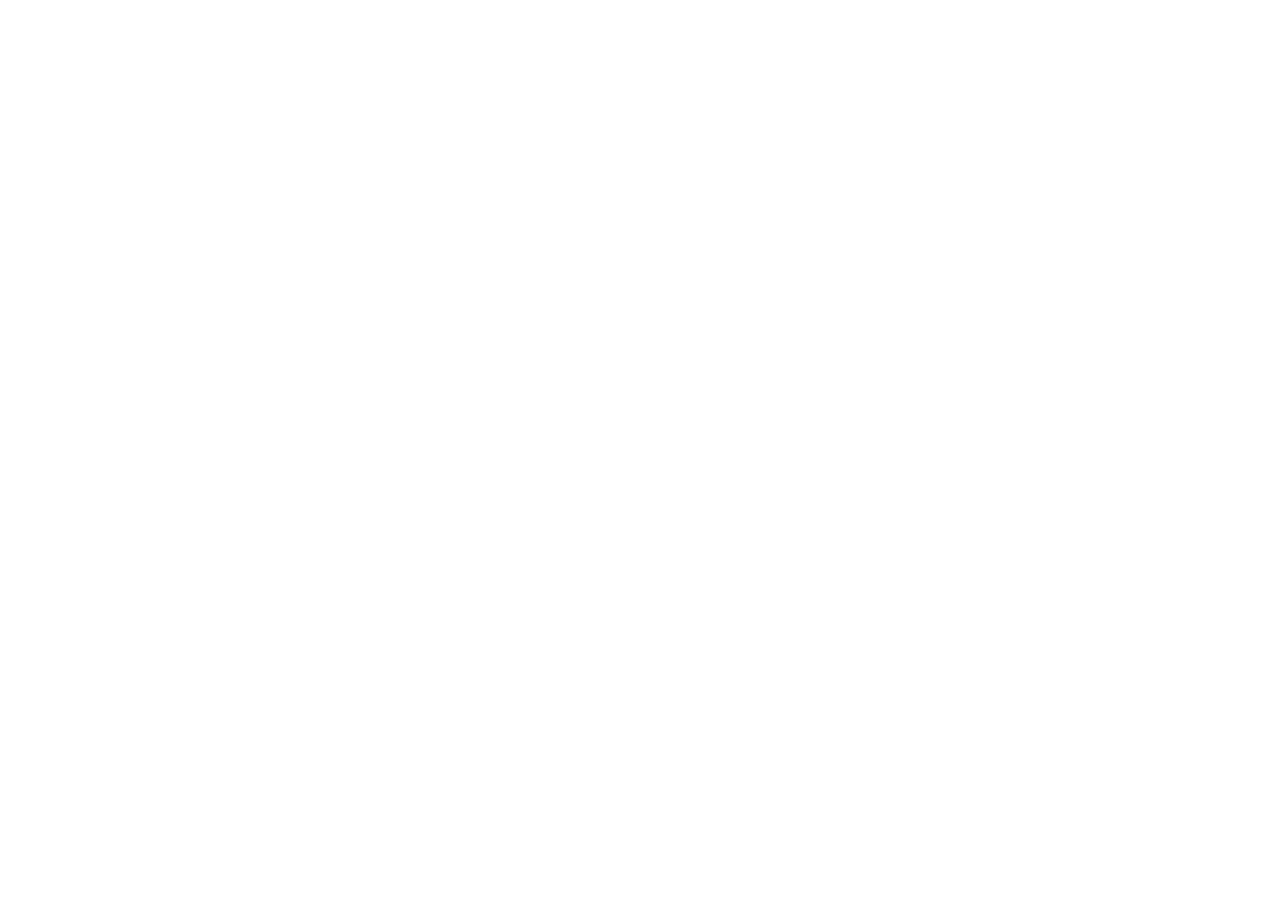
==== commit 70ca012a: "Fix GitHub Pages asset paths" ====
--- a/index.html
+++ b/index.html
@@ -4,8 +4,8 @@
     <meta charset="UTF-8" />
     <meta name="viewport" content="width=device-width, initial-scale=1.0" />
     <title>Coke Claw - 个人专属智能金融终端 | 多智能体协作与量化投研专家</title>
-    <script type="module" crossorigin src="/assets/index-BEM02UpK.js"></script>
-    <link rel="stylesheet" crossorigin href="/assets/index-6BJjorQR.css">
+    <script type="module" crossorigin src="/coke-codex-app-public/assets/index-B18ul0uc.js"></script>
+    <link rel="stylesheet" crossorigin href="/coke-codex-app-public/assets/index-6BJjorQR.css">
   </head>
   <body>
     <div id="root"></div>
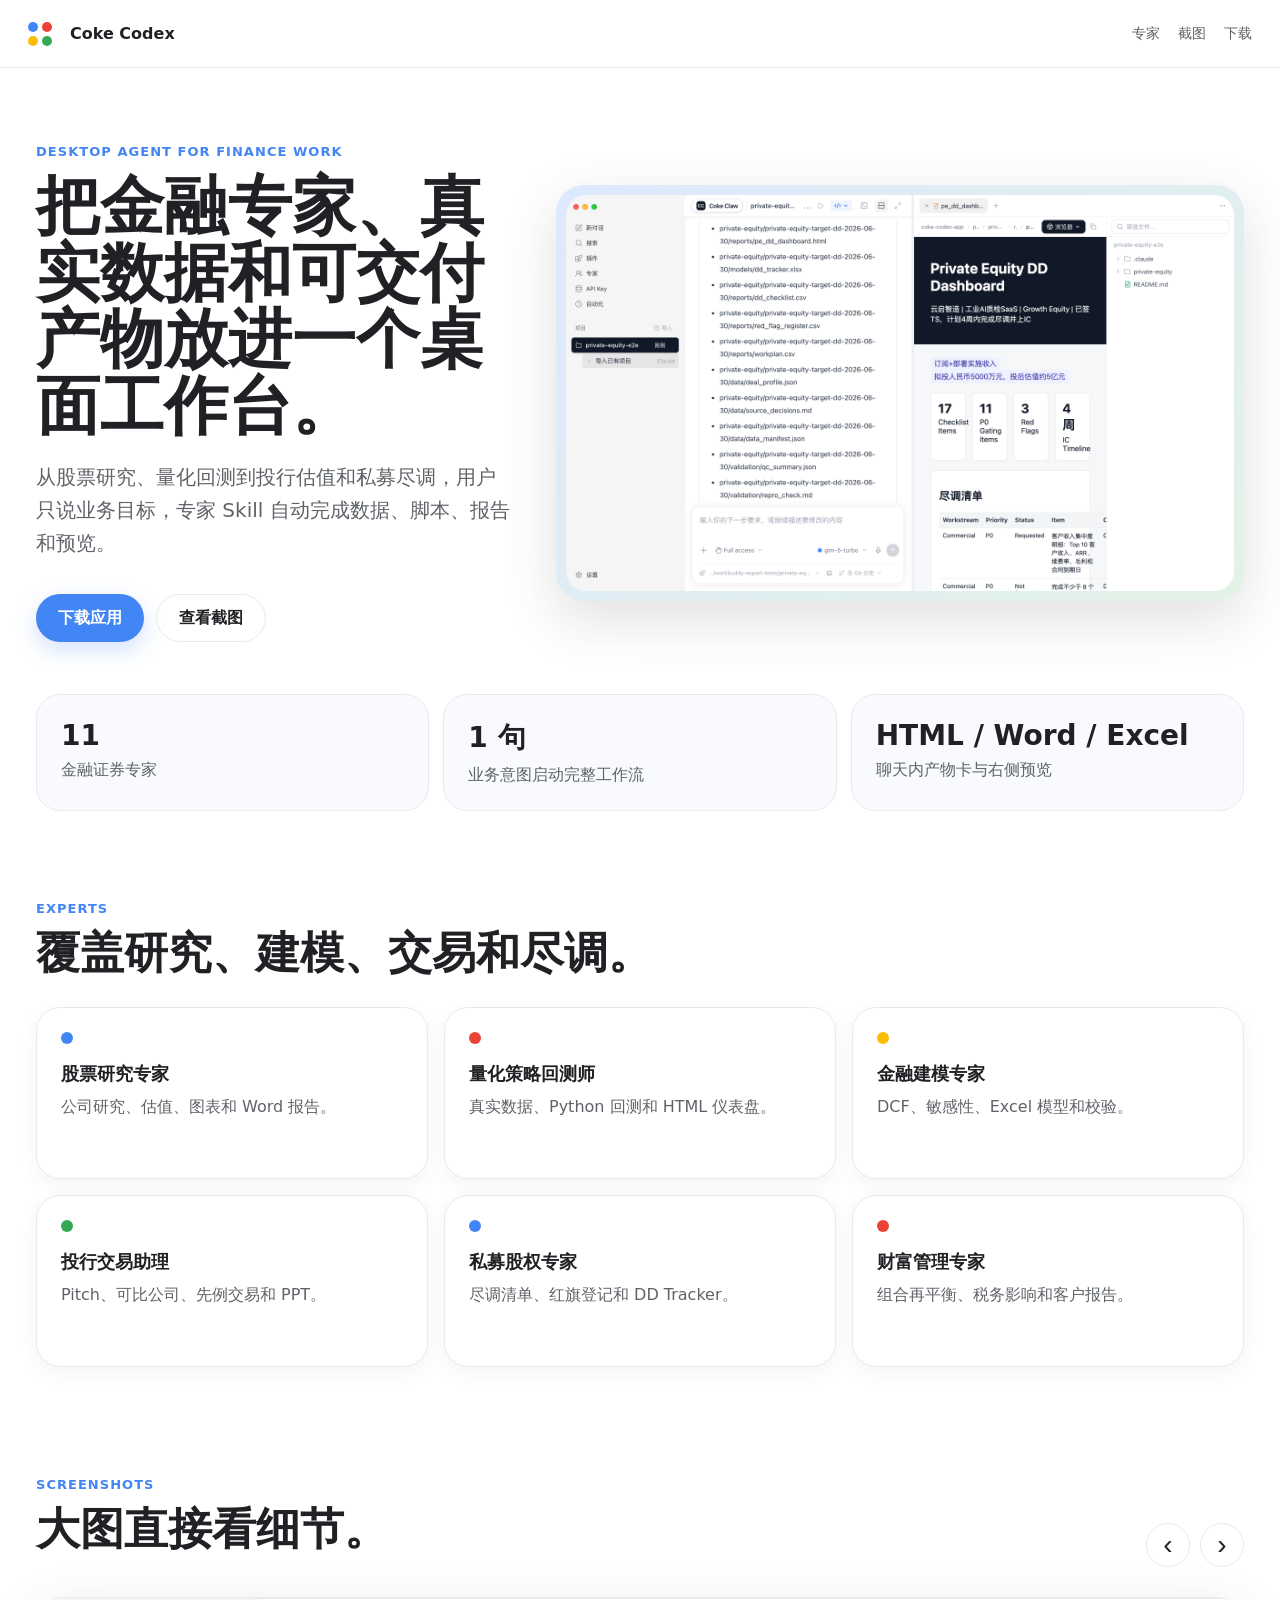
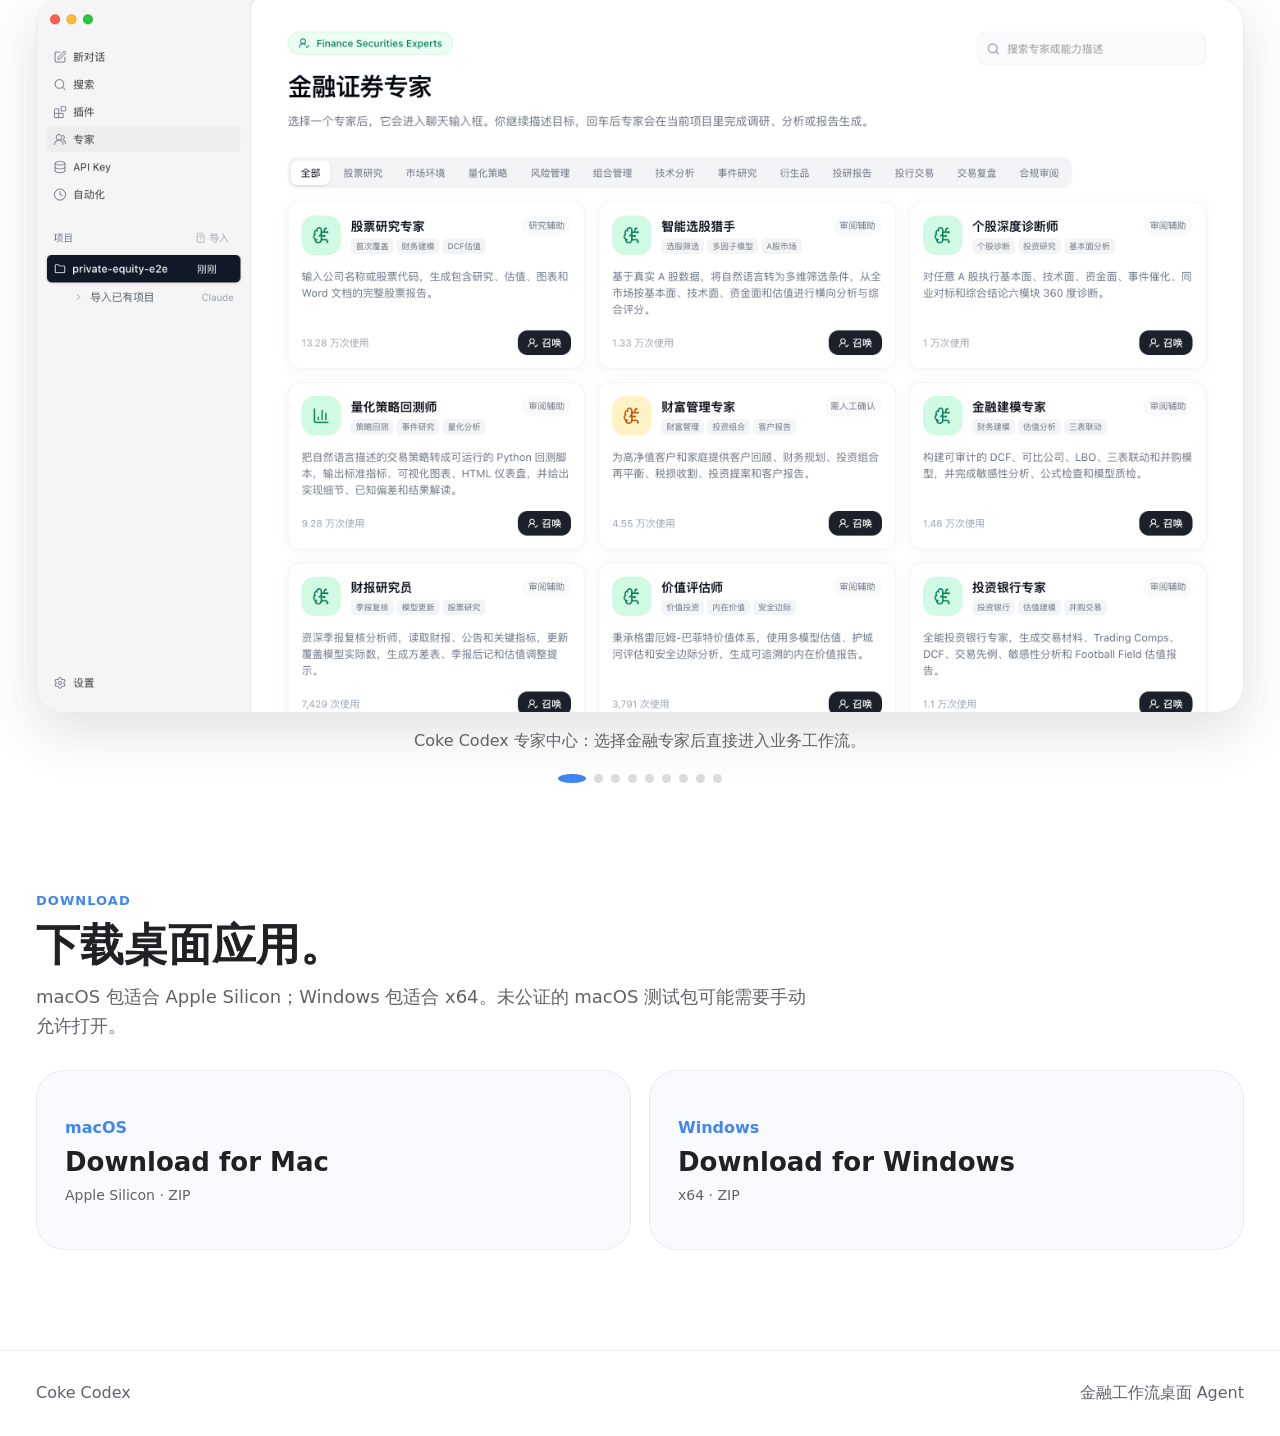
==== commit c04f22d8: "Publish Coke Codex landing page v0.1.12" ====
--- a/index.html
+++ b/index.html
@@ -1,14 +1,159 @@
 <!doctype html>
-<html lang="en">
+<html lang="zh-CN">
   <head>
-    <meta charset="UTF-8" />
-    <meta name="viewport" content="width=device-width, initial-scale=1.0" />
-    <title>Coke Claw - 个人专属智能金融终端 | 多智能体协作与量化投研专家</title>
-    <script type="module" crossorigin src="/coke-codex-app-public/assets/index-B18ul0uc.js"></script>
-    <link rel="stylesheet" crossorigin href="/coke-codex-app-public/assets/index-6BJjorQR.css">
+    <meta charset="utf-8" />
+    <meta name="viewport" content="width=device-width, initial-scale=1" />
+    <title>Coke Codex 金融专家桌面 Agent</title>
+    <meta
+      name="description"
+      content="Coke Codex 是一个面向金融证券工作的桌面 Agent，把专家、技能、真实数据和可预览产物放进同一个工作台。"
+    />
+    <link rel="icon" href="./favicon.svg" type="image/svg+xml" />
+    <link rel="stylesheet" href="./styles.css" />
   </head>
   <body>
-    <div id="root"></div>
+    <header class="topbar">
+      <a class="brand" href="#top" aria-label="Coke Codex">
+        <span class="brand-mark">
+          <i></i><i></i><i></i><i></i>
+        </span>
+        <span>Coke Codex</span>
+      </a>
+      <nav aria-label="页面导航">
+        <a href="#experts">专家</a>
+        <a href="#screens">截图</a>
+        <a href="#download">下载</a>
+      </nav>
+    </header>
+
+    <main id="top">
+      <section class="hero">
+        <div class="hero-copy">
+          <p class="eyebrow">Desktop Agent for Finance Work</p>
+          <h1>把金融专家、真实数据和可交付产物放进一个桌面工作台。</h1>
+          <p class="lede">
+            从股票研究、量化回测到投行估值和私募尽调，用户只说业务目标，专家 Skill 自动完成数据、脚本、报告和预览。
+          </p>
+          <div class="hero-actions">
+            <a class="button primary" href="#download">下载应用</a>
+            <a class="button secondary" href="#screens">查看截图</a>
+          </div>
+        </div>
+        <figure class="hero-media">
+          <img src="./assets/screenshots/05-private-equity-preview.png" alt="Coke Codex 右侧 HTML 产物预览" />
+        </figure>
+      </section>
+
+      <section class="stats" aria-label="当前能力">
+        <div>
+          <strong>11</strong>
+          <span>金融证券专家</span>
+        </div>
+        <div>
+          <strong>1 句</strong>
+          <span>业务意图启动完整工作流</span>
+        </div>
+        <div>
+          <strong>HTML / Word / Excel</strong>
+          <span>聊天内产物卡与右侧预览</span>
+        </div>
+      </section>
+
+      <section id="experts" class="section compact">
+        <div class="section-heading">
+          <p class="eyebrow">Experts</p>
+          <h2>覆盖研究、建模、交易和尽调。</h2>
+        </div>
+        <div class="expert-grid">
+          <article><span class="dot blue"></span><h3>股票研究专家</h3><p>公司研究、估值、图表和 Word 报告。</p></article>
+          <article><span class="dot red"></span><h3>量化策略回测师</h3><p>真实数据、Python 回测和 HTML 仪表盘。</p></article>
+          <article><span class="dot yellow"></span><h3>金融建模专家</h3><p>DCF、敏感性、Excel 模型和校验。</p></article>
+          <article><span class="dot green"></span><h3>投行交易助理</h3><p>Pitch、可比公司、先例交易和 PPT。</p></article>
+          <article><span class="dot blue"></span><h3>私募股权专家</h3><p>尽调清单、红旗登记和 DD Tracker。</p></article>
+          <article><span class="dot red"></span><h3>财富管理专家</h3><p>组合再平衡、税务影响和客户报告。</p></article>
+        </div>
+      </section>
+
+      <section id="screens" class="section">
+        <div class="section-heading row">
+          <div>
+            <p class="eyebrow">Screenshots</p>
+            <h2>大图直接看细节。</h2>
+          </div>
+          <div class="carousel-controls">
+            <button type="button" data-prev aria-label="上一张">‹</button>
+            <button type="button" data-next aria-label="下一张">›</button>
+          </div>
+        </div>
+
+        <div class="carousel" data-carousel>
+          <figure class="slide is-active">
+            <img src="./assets/screenshots/01-expert-gallery.png" alt="专家列表页面" />
+            <figcaption>Coke Codex 专家中心：选择金融专家后直接进入业务工作流。</figcaption>
+          </figure>
+          <figure class="slide">
+            <img src="./assets/screenshots/02-business-prompt.png" alt="选择专家后输入一句业务意图" />
+            <figcaption>选择专家后，只输入一句业务意图。</figcaption>
+          </figure>
+          <figure class="slide">
+            <img src="./assets/screenshots/03-running.png" alt="专家运行中" />
+            <figcaption>运行中展示模型、权限、项目和进度。</figcaption>
+          </figure>
+          <figure class="slide">
+            <img src="./assets/screenshots/04-word-report-preview.png" alt="Word 股票研究报告预览" />
+            <figcaption>股票研究报告可直接在右侧预览 Word。</figcaption>
+          </figure>
+          <figure class="slide">
+            <img src="./assets/screenshots/05-private-equity-preview.png" alt="私募股权 HTML 尽调仪表盘预览" />
+            <figcaption>私募股权专家生成 DD Tracker 和 HTML 仪表盘。</figcaption>
+          </figure>
+          <figure class="slide">
+            <img src="./assets/screenshots/06-deal-assistant-preview.png" alt="投行交易助理产物预览" />
+            <figcaption>投行交易助理输出 Pitch、Excel 和 PPT 产物。</figcaption>
+          </figure>
+          <figure class="slide">
+            <img src="./assets/screenshots/07-dcf-preview.png" alt="DCF HTML 估值报告预览" />
+            <figcaption>金融建模专家生成 DCF 模型和估值报告。</figcaption>
+          </figure>
+          <figure class="slide">
+            <img src="./assets/screenshots/08-quant-preview.png" alt="量化回测 HTML 报告预览" />
+            <figcaption>量化回测产出指标、交易记录和 HTML 面板。</figcaption>
+          </figure>
+          <figure class="slide">
+            <img src="./assets/screenshots/09-wealth-preview.png" alt="财富管理报告预览" />
+            <figcaption>财富管理专家支持客户组合再平衡报告。</figcaption>
+          </figure>
+        </div>
+
+        <div class="slide-dots" data-dots aria-label="截图分页"></div>
+      </section>
+
+      <section id="download" class="section download">
+        <div class="section-heading">
+          <p class="eyebrow">Download</p>
+          <h2>下载桌面应用。</h2>
+          <p>macOS 包适合 Apple Silicon；Windows 包适合 x64。未公证的 macOS 测试包可能需要手动允许打开。</p>
+        </div>
+        <div class="download-grid">
+          <a class="download-card" href="https://github.com/cokepoppy/coke-codex-app-public/releases/download/v0.1.12/Coke-Codex-0.1.12-arm64.zip">
+            <span>macOS</span>
+            <strong>Download for Mac</strong>
+            <small>Apple Silicon · ZIP</small>
+          </a>
+          <a class="download-card" href="https://github.com/cokepoppy/coke-codex-app-public/releases/download/v0.1.12/Coke-Codex-0.1.12-win-x64.zip">
+            <span>Windows</span>
+            <strong>Download for Windows</strong>
+            <small>x64 · ZIP</small>
+          </a>
+        </div>
+      </section>
+    </main>
+
+    <footer>
+      <span>Coke Codex</span>
+      <span>金融工作流桌面 Agent</span>
+    </footer>
+
+    <script src="./script.js"></script>
   </body>
 </html>
-
--- a/styles.css
+++ b/styles.css
@@ -0,0 +1,436 @@
+:root {
+  --blue: #4285f4;
+  --red: #ea4335;
+  --yellow: #fbbc04;
+  --green: #34a853;
+  --ink: #202124;
+  --muted: #5f6368;
+  --line: #e8eaed;
+  --bg: #ffffff;
+  --soft: #f8fafd;
+  --shadow: 0 18px 54px rgba(60, 64, 67, 0.16);
+}
+
+* {
+  box-sizing: border-box;
+}
+
+html {
+  scroll-behavior: smooth;
+}
+
+body {
+  margin: 0;
+  background: var(--bg);
+  color: var(--ink);
+  font-family: Inter, ui-sans-serif, system-ui, -apple-system, BlinkMacSystemFont, "Segoe UI", sans-serif;
+  letter-spacing: 0;
+}
+
+a {
+  color: inherit;
+  text-decoration: none;
+}
+
+.topbar {
+  position: sticky;
+  top: 0;
+  z-index: 10;
+  display: flex;
+  align-items: center;
+  justify-content: space-between;
+  min-height: 68px;
+  padding: 0 28px;
+  background: rgba(255, 255, 255, 0.86);
+  border-bottom: 1px solid rgba(232, 234, 237, 0.84);
+  backdrop-filter: blur(18px);
+}
+
+.brand,
+nav {
+  display: flex;
+  align-items: center;
+  gap: 18px;
+}
+
+.brand {
+  font-weight: 650;
+}
+
+.brand-mark {
+  display: grid;
+  grid-template-columns: repeat(2, 10px);
+  gap: 4px;
+}
+
+.brand-mark i {
+  width: 10px;
+  height: 10px;
+  border-radius: 50%;
+}
+
+.brand-mark i:nth-child(1) { background: var(--blue); }
+.brand-mark i:nth-child(2) { background: var(--red); }
+.brand-mark i:nth-child(3) { background: var(--yellow); }
+.brand-mark i:nth-child(4) { background: var(--green); }
+
+nav a {
+  color: var(--muted);
+  font-size: 14px;
+}
+
+nav a:hover {
+  color: var(--ink);
+}
+
+main {
+  overflow: hidden;
+}
+
+.hero {
+  display: grid;
+  grid-template-columns: minmax(320px, 0.82fr) minmax(620px, 1.18fr);
+  gap: 42px;
+  align-items: center;
+  max-width: 1540px;
+  margin: 0 auto;
+  padding: 76px 36px 34px;
+}
+
+.hero-copy {
+  max-width: 620px;
+}
+
+.eyebrow {
+  margin: 0 0 14px;
+  color: var(--blue);
+  font-size: 13px;
+  font-weight: 700;
+  letter-spacing: 0.08em;
+  text-transform: uppercase;
+}
+
+h1,
+h2,
+h3,
+p {
+  margin-top: 0;
+}
+
+h1 {
+  margin-bottom: 22px;
+  font-size: clamp(44px, 5vw, 76px);
+  line-height: 1.04;
+  font-weight: 760;
+}
+
+h2 {
+  margin-bottom: 14px;
+  font-size: clamp(32px, 3.4vw, 52px);
+  line-height: 1.08;
+  font-weight: 720;
+}
+
+h3 {
+  margin-bottom: 8px;
+  font-size: 18px;
+}
+
+.lede {
+  max-width: 560px;
+  color: var(--muted);
+  font-size: 20px;
+  line-height: 1.65;
+}
+
+.hero-actions {
+  display: flex;
+  flex-wrap: wrap;
+  gap: 12px;
+  margin-top: 34px;
+}
+
+.button {
+  display: inline-flex;
+  align-items: center;
+  justify-content: center;
+  min-height: 48px;
+  padding: 0 22px;
+  border-radius: 24px;
+  font-weight: 650;
+}
+
+.button.primary {
+  background: var(--blue);
+  color: white;
+  box-shadow: 0 8px 22px rgba(66, 133, 244, 0.24);
+}
+
+.button.secondary {
+  border: 1px solid var(--line);
+  color: var(--ink);
+}
+
+.hero-media {
+  margin: 0;
+  padding: 10px;
+  background: linear-gradient(135deg, rgba(66, 133, 244, 0.18), rgba(52, 168, 83, 0.14));
+  border-radius: 28px;
+  box-shadow: var(--shadow);
+}
+
+.hero-media img {
+  display: block;
+  width: 100%;
+  border-radius: 20px;
+}
+
+.stats {
+  display: grid;
+  grid-template-columns: repeat(3, 1fr);
+  gap: 14px;
+  max-width: 1468px;
+  margin: 18px auto 0;
+  padding: 0 36px;
+}
+
+.stats div {
+  min-height: 116px;
+  padding: 24px;
+  background: var(--soft);
+  border: 1px solid var(--line);
+  border-radius: 24px;
+}
+
+.stats strong {
+  display: block;
+  margin-bottom: 8px;
+  font-size: 28px;
+}
+
+.stats span {
+  color: var(--muted);
+}
+
+.section {
+  max-width: 1540px;
+  margin: 0 auto;
+  padding: 110px 36px 0;
+}
+
+.section.compact {
+  padding-top: 90px;
+}
+
+.section-heading {
+  max-width: 780px;
+  margin-bottom: 30px;
+}
+
+.section-heading.row {
+  display: flex;
+  max-width: none;
+  align-items: end;
+  justify-content: space-between;
+  gap: 20px;
+}
+
+.section-heading p:not(.eyebrow) {
+  color: var(--muted);
+  font-size: 18px;
+  line-height: 1.6;
+}
+
+.expert-grid {
+  display: grid;
+  grid-template-columns: repeat(3, 1fr);
+  gap: 16px;
+}
+
+.expert-grid article {
+  min-height: 172px;
+  padding: 24px;
+  background: white;
+  border: 1px solid var(--line);
+  border-radius: 24px;
+  box-shadow: 0 6px 18px rgba(60, 64, 67, 0.06);
+}
+
+.expert-grid p {
+  color: var(--muted);
+  line-height: 1.6;
+}
+
+.dot {
+  display: block;
+  width: 12px;
+  height: 12px;
+  margin-bottom: 18px;
+  border-radius: 50%;
+}
+
+.blue { background: var(--blue); }
+.red { background: var(--red); }
+.yellow { background: var(--yellow); }
+.green { background: var(--green); }
+
+.carousel-controls {
+  display: flex;
+  gap: 10px;
+}
+
+.carousel-controls button {
+  width: 44px;
+  height: 44px;
+  border: 1px solid var(--line);
+  border-radius: 50%;
+  background: white;
+  color: var(--ink);
+  font-size: 28px;
+  cursor: pointer;
+}
+
+.carousel {
+  position: relative;
+}
+
+.slide {
+  display: none;
+  margin: 0;
+}
+
+.slide.is-active {
+  display: block;
+}
+
+.slide img {
+  display: block;
+  width: min(100%, 1468px);
+  margin: 0 auto;
+  border: 1px solid var(--line);
+  border-radius: 28px;
+  box-shadow: var(--shadow);
+}
+
+.slide figcaption {
+  max-width: 1468px;
+  margin: 18px auto 0;
+  color: var(--muted);
+  font-size: 16px;
+  text-align: center;
+}
+
+.slide-dots {
+  display: flex;
+  justify-content: center;
+  gap: 8px;
+  margin-top: 22px;
+}
+
+.slide-dots button {
+  width: 9px;
+  height: 9px;
+  padding: 0;
+  border: 0;
+  border-radius: 50%;
+  background: #dadce0;
+  cursor: pointer;
+}
+
+.slide-dots button.is-active {
+  width: 28px;
+  background: var(--blue);
+}
+
+.download {
+  padding-bottom: 100px;
+}
+
+.download-grid {
+  display: grid;
+  grid-template-columns: repeat(2, minmax(0, 1fr));
+  gap: 18px;
+}
+
+.download-card {
+  display: flex;
+  min-height: 180px;
+  flex-direction: column;
+  justify-content: center;
+  padding: 28px;
+  border: 1px solid var(--line);
+  border-radius: 28px;
+  background: var(--soft);
+}
+
+.download-card span {
+  color: var(--blue);
+  font-weight: 700;
+}
+
+.download-card strong {
+  margin: 10px 0;
+  font-size: 26px;
+}
+
+.download-card small {
+  color: var(--muted);
+  font-size: 14px;
+}
+
+footer {
+  display: flex;
+  justify-content: space-between;
+  gap: 20px;
+  padding: 32px 36px;
+  border-top: 1px solid var(--line);
+  color: var(--muted);
+}
+
+@media (max-width: 980px) {
+  .hero {
+    grid-template-columns: 1fr;
+  }
+
+  .stats,
+  .expert-grid,
+  .download-grid {
+    grid-template-columns: 1fr;
+  }
+
+  .section-heading.row {
+    align-items: start;
+    flex-direction: column;
+  }
+}
+
+@media (max-width: 680px) {
+  .topbar {
+    padding: 0 18px;
+  }
+
+  nav {
+    gap: 12px;
+  }
+
+  .hero,
+  .section,
+  .stats {
+    padding-left: 18px;
+    padding-right: 18px;
+  }
+
+  h1 {
+    font-size: 42px;
+  }
+
+  .hero-media,
+  .slide img {
+    border-radius: 18px;
+  }
+
+  footer {
+    flex-direction: column;
+    padding: 28px 18px;
+  }
+}
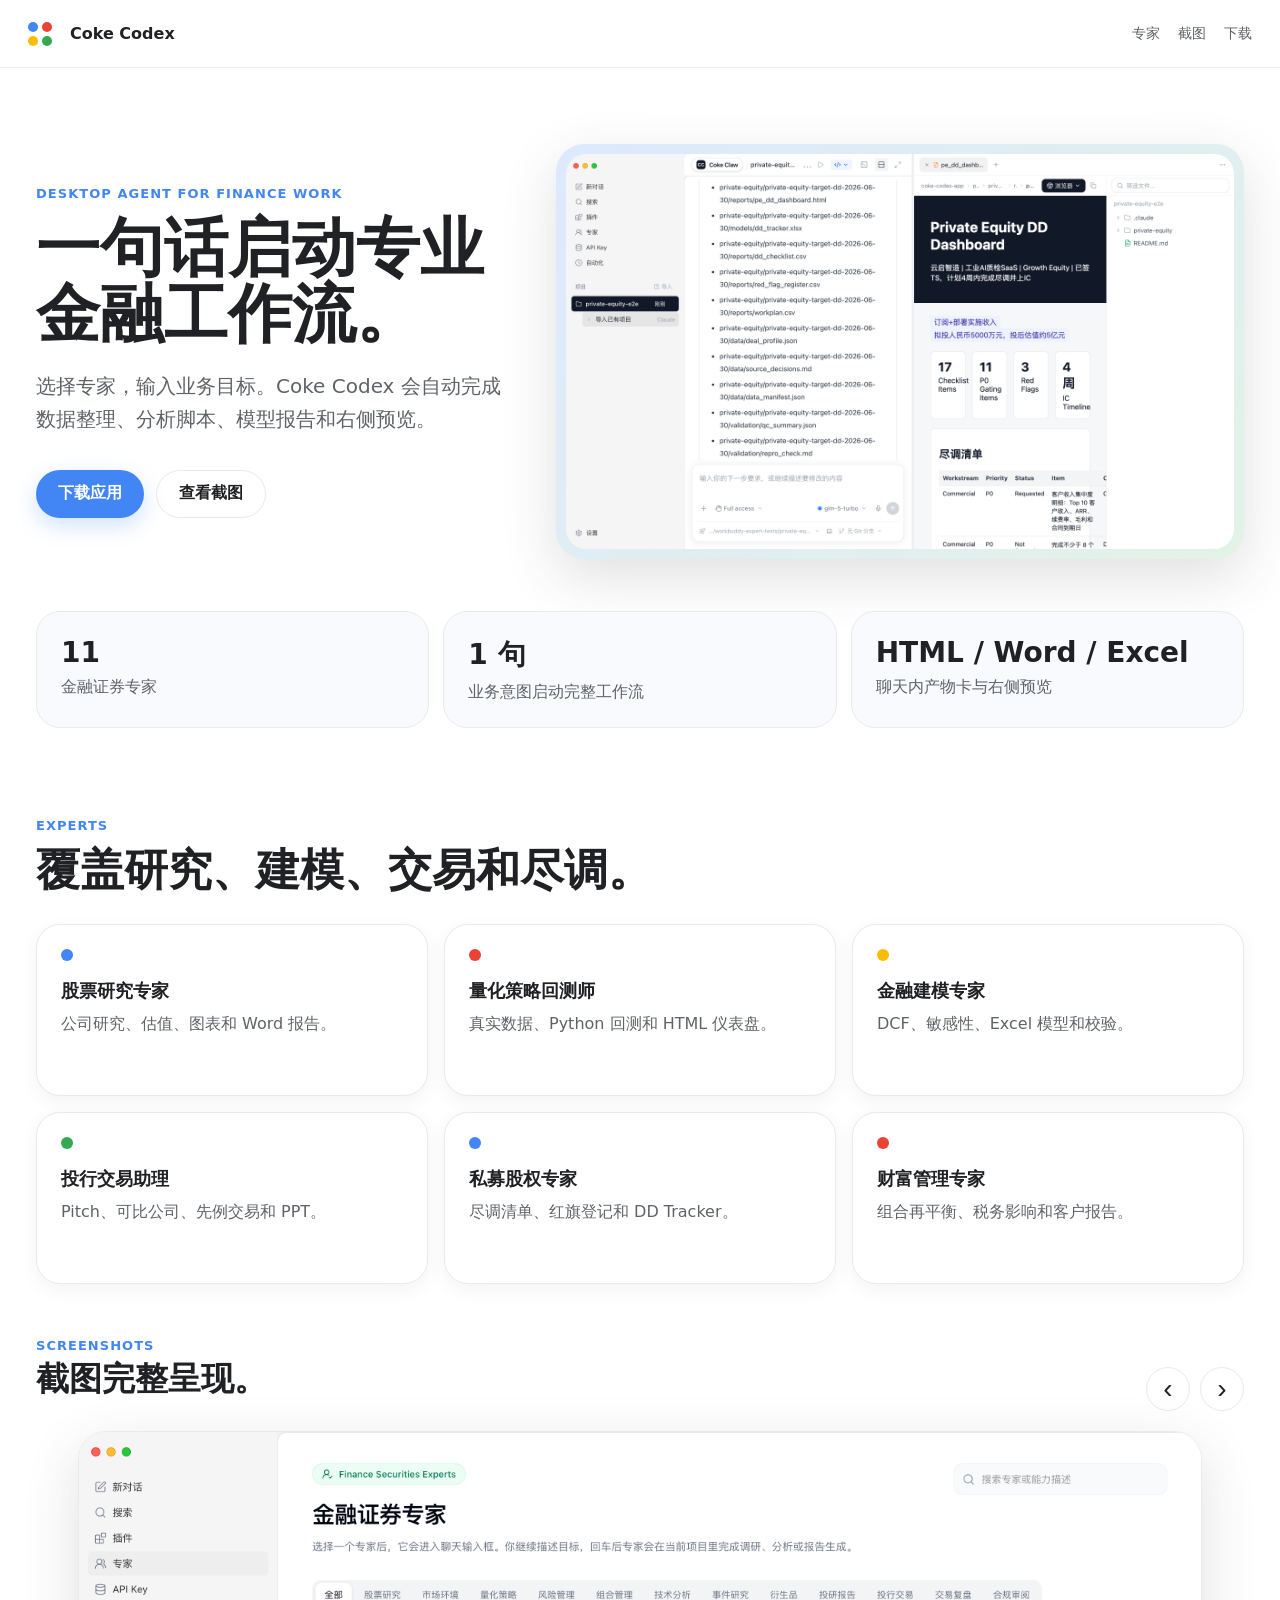
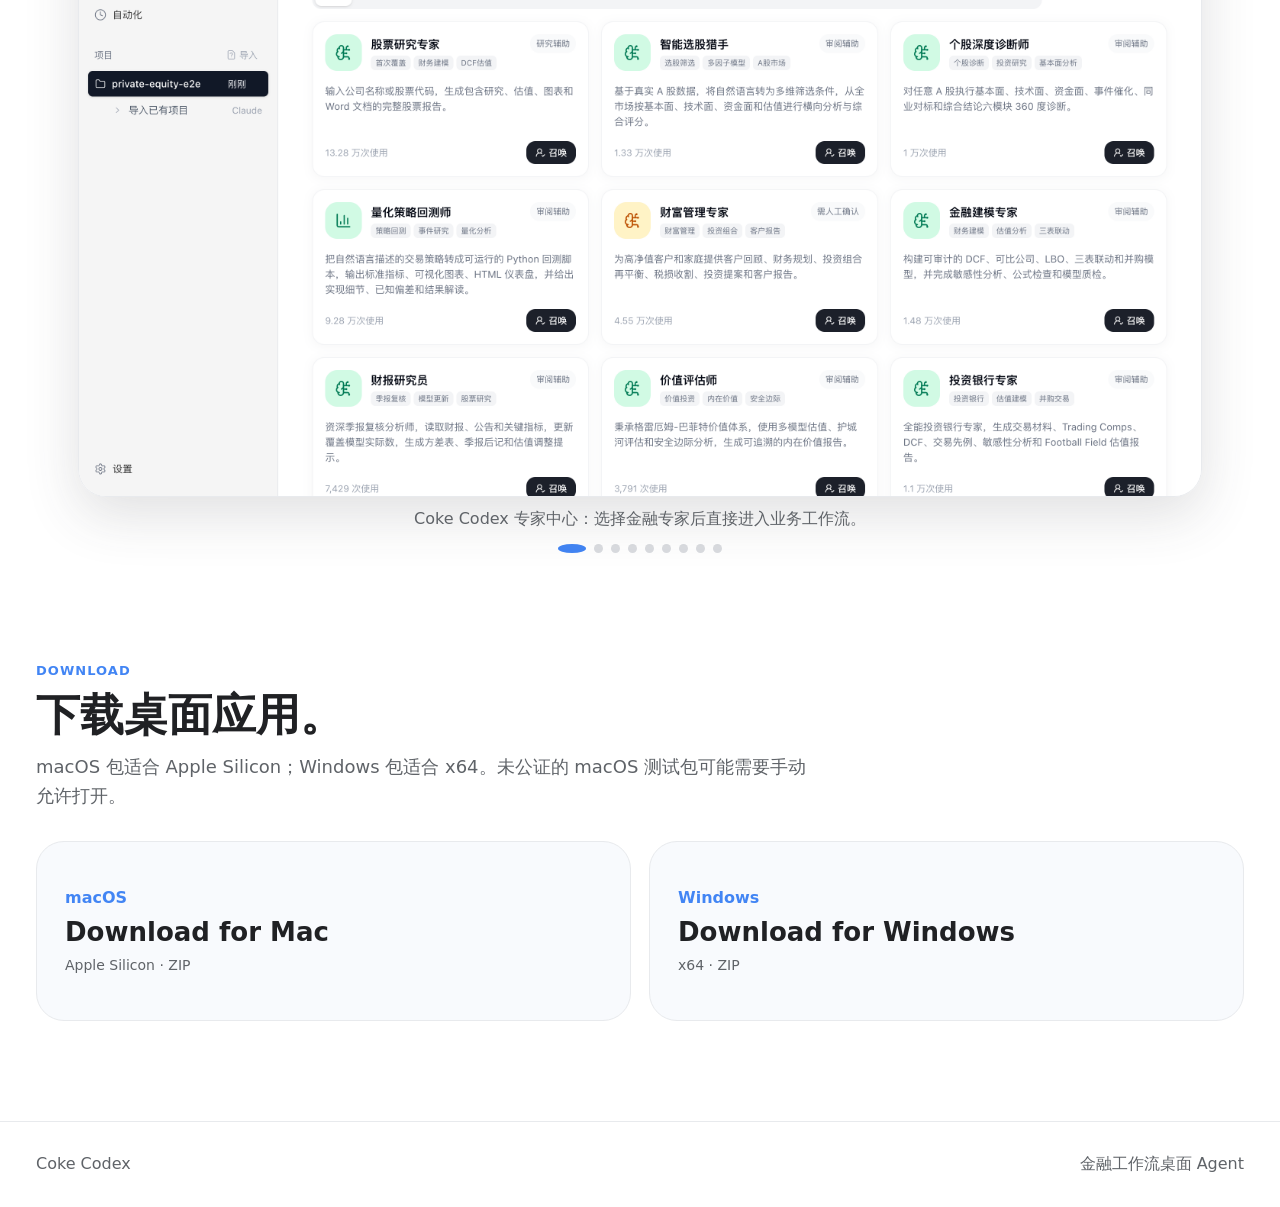
==== commit c767c136: "Refine landing screenshot layout" ====
--- a/index.html
+++ b/index.html
@@ -6,7 +6,7 @@
     <title>Coke Codex 金融专家桌面 Agent</title>
     <meta
       name="description"
-      content="Coke Codex 是一个面向金融证券工作的桌面 Agent，把专家、技能、真实数据和可预览产物放进同一个工作台。"
+      content="Coke Codex 是一个面向金融证券工作的桌面 Agent，用一句业务目标生成研究、模型、报告和可预览产物。"
     />
     <link rel="icon" href="./favicon.svg" type="image/svg+xml" />
     <link rel="stylesheet" href="./styles.css" />
@@ -30,9 +30,9 @@
       <section class="hero">
         <div class="hero-copy">
           <p class="eyebrow">Desktop Agent for Finance Work</p>
-          <h1>把金融专家、真实数据和可交付产物放进一个桌面工作台。</h1>
+          <h1>一句话启动专业金融工作流。</h1>
           <p class="lede">
-            从股票研究、量化回测到投行估值和私募尽调，用户只说业务目标，专家 Skill 自动完成数据、脚本、报告和预览。
+            选择专家，输入业务目标。Coke Codex 会自动完成数据整理、分析脚本、模型报告和右侧预览。
           </p>
           <div class="hero-actions">
             <a class="button primary" href="#download">下载应用</a>
@@ -78,7 +78,7 @@
         <div class="section-heading row">
           <div>
             <p class="eyebrow">Screenshots</p>
-            <h2>大图直接看细节。</h2>
+            <h2>截图完整呈现。</h2>
           </div>
           <div class="carousel-controls">
             <button type="button" data-prev aria-label="上一张">‹</button>
--- a/styles.css
+++ b/styles.css
@@ -218,6 +218,23 @@
   padding: 110px 36px 0;
 }
 
+#screens {
+  max-width: 1680px;
+  padding-top: 54px;
+}
+
+#screens .section-heading {
+  margin-bottom: 20px;
+}
+
+#screens h2 {
+  font-size: clamp(28px, 2.6vw, 42px);
+}
+
+#screens .eyebrow {
+  margin-bottom: 8px;
+}
+
 .section.compact {
   padding-top: 90px;
 }
@@ -305,7 +322,9 @@
 
 .slide img {
   display: block;
-  width: min(100%, 1468px);
+  width: auto;
+  max-width: min(100%, 1540px);
+  max-height: min(74vh, 920px);
   margin: 0 auto;
   border: 1px solid var(--line);
   border-radius: 28px;
@@ -314,7 +333,7 @@
 
 .slide figcaption {
   max-width: 1468px;
-  margin: 18px auto 0;
+  margin: 12px auto 0;
   color: var(--muted);
   font-size: 16px;
   text-align: center;
@@ -324,7 +343,7 @@
   display: flex;
   justify-content: center;
   gap: 8px;
-  margin-top: 22px;
+  margin-top: 14px;
 }
 
 .slide-dots button {
@@ -420,6 +439,14 @@
     padding-right: 18px;
   }
 
+  #screens {
+    padding-top: 42px;
+  }
+
+  .slide img {
+    max-height: 62vh;
+  }
+
   h1 {
     font-size: 42px;
   }
